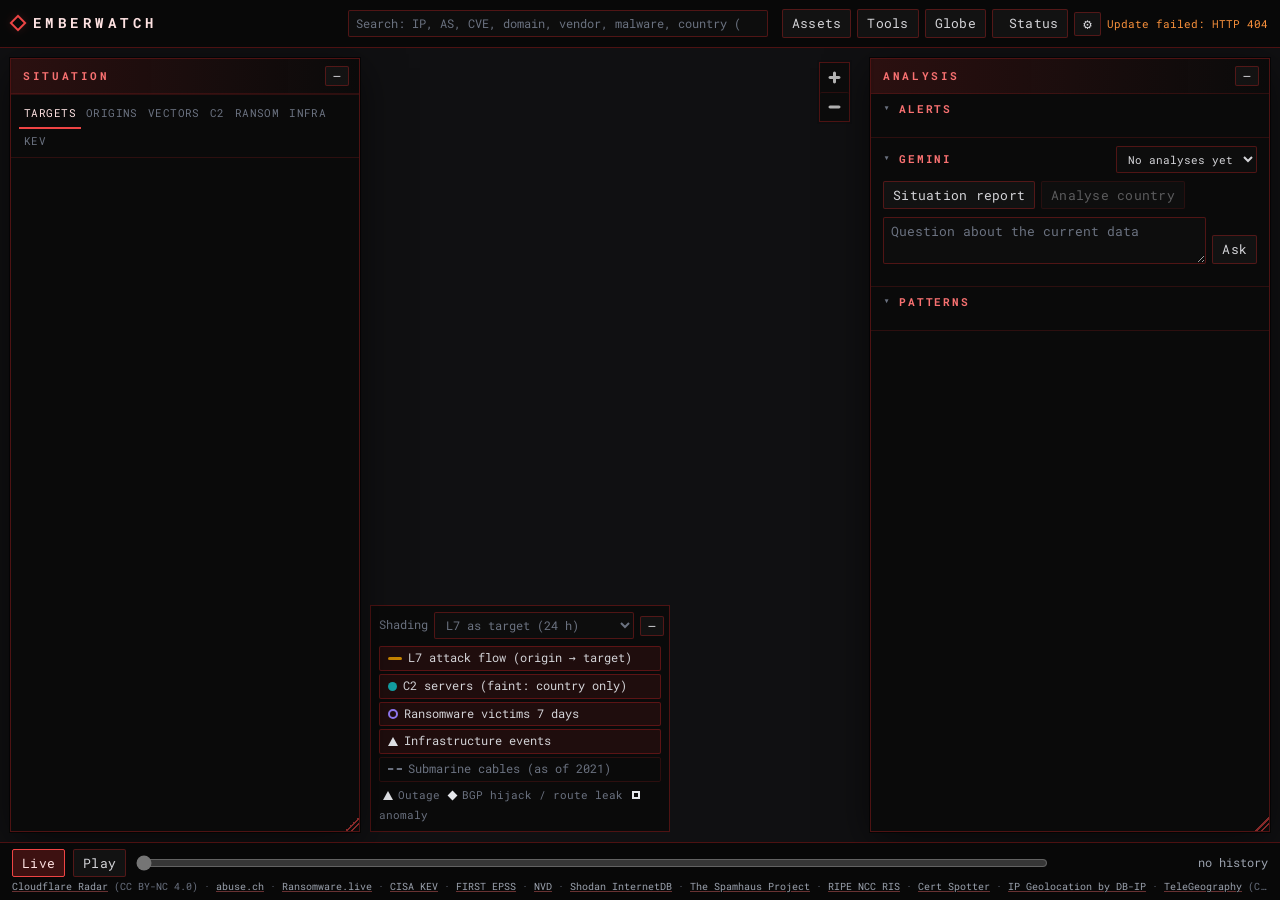
==== frontend/index.html @ fb41f57a "Emberwatch 3.0.0 Self-hosted cyber threat picture: world map with attacks, C2 servers, ransomware, K" ====
<!doctype html>
<html lang="en">
<head>
  <meta charset="utf-8">
  <meta name="viewport" content="width=device-width, initial-scale=1">
  <meta name="referrer" content="no-referrer">
  <meta name="color-scheme" content="dark">
  <title>Emberwatch</title>
  <link rel="icon" href="favicon.svg" type="image/svg+xml">
  <link rel="stylesheet" href="vendor/maplibre-gl.css">
  <link rel="stylesheet" href="styles.css">
  <script src="js/boot.js"></script>
  <script src="vendor/maplibre-gl-csp.js" defer></script>
  <script src="vendor/chart.umd.min.js" defer></script>
  <script type="module" src="js/app.js"></script>
</head>
<body>
  <!-- start animation (js/boot.js) -->
  <div class="boot" id="boot" aria-hidden="true">
    <canvas id="boot-canvas"></canvas>
    <div class="boot-core">
      <div class="boot-ring"></div>
      <div class="boot-logo" data-text="EMBERWATCH">EMBERWATCH</div>
      <div class="boot-sub" id="boot-sub"></div>
      <ol class="boot-log" id="boot-log"></ol>
      <div class="boot-bar"><i id="boot-bar"></i></div>
    </div>
    <div class="boot-skip" id="boot-skip"></div>
  </div>

  <div id="map" data-i18n-aria="map.aria"></div>
  <div class="map-tip" id="map-tip" hidden></div>

  <!-- header -->
  <header class="hud hud-top">
    <div class="brand"><span class="brand-mark" aria-hidden="true"></span><h1>Emberwatch</h1></div>

    <form class="search" id="search" role="search" autocomplete="off">
      <label for="search-q" class="sr-only" data-i18n="search.label"></label>
      <input id="search-q" type="search" data-i18n-placeholder="search.placeholder" maxlength="100">
      <div class="search-results" id="search-results" hidden></div>
    </form>

    <div class="actions">
      <button type="button" id="btn-assets" data-i18n="btn.assets" data-i18n-title="btn.assets_title"></button>
      <button type="button" id="btn-tools" data-i18n="btn.tools" data-i18n-title="btn.tools_title"></button>
      <button type="button" id="btn-projection" data-i18n="btn.globe" data-i18n-title="btn.projection_title"></button>
      <button type="button" id="btn-status" class="status-btn" data-i18n-title="btn.status_title"><span class="dots" id="status-dots"></span><span data-i18n="btn.status"></span></button>
      <button type="button" id="btn-settings" class="icon-btn" data-i18n-title="btn.settings_title"><span aria-hidden="true">⚙</span><span class="sr-only" data-i18n="btn.settings"></span></button>
      <span class="stamp" id="stamp"></span>
    </div>
  </header>

  <!-- popovers -->
  <section class="panel popover" id="status-panel" hidden data-i18n-aria="btn.status"></section>
  <section class="panel popover" id="settings-panel" hidden data-i18n-aria="set.title"></section>

  <!-- left: situation -->
  <aside class="panel panel-left" id="panel-left" data-i18n-aria="panel.left">
    <div class="panel-head">
      <h2 data-i18n="panel.left"></h2>
      <button type="button" class="collapse" data-collapse="panel-left" aria-expanded="true"><span aria-hidden="true">–</span><span class="sr-only"></span></button>
    </div>
    <div class="panel-body">
      <section class="kpis" id="kpis"></section>
      <nav class="tabs" role="tablist">
        <button role="tab" aria-selected="true" data-tab="targets" data-i18n="tab.targets"></button>
        <button role="tab" aria-selected="false" data-tab="origins" data-i18n="tab.origins"></button>
        <button role="tab" aria-selected="false" data-tab="vectors" data-i18n="tab.vectors"></button>
        <button role="tab" aria-selected="false" data-tab="c2" data-i18n="tab.c2"></button>
        <button role="tab" aria-selected="false" data-tab="ransom" data-i18n="tab.ransom"></button>
        <button role="tab" aria-selected="false" data-tab="infra" data-i18n="tab.infra"></button>
        <button role="tab" aria-selected="false" data-tab="kev" data-i18n="tab.kev"></button>
      </nav>
      <div class="tabpanel" id="tabpanel" role="tabpanel"></div>
    </div>
  </aside>

  <!-- right: country, Gemini, patterns, alerts -->
  <aside class="panel panel-right" id="panel-right" data-i18n-aria="panel.right">
    <div class="panel-head">
      <h2 data-i18n="panel.right"></h2>
      <button type="button" class="collapse" data-collapse="panel-right" aria-expanded="true"><span aria-hidden="true">–</span><span class="sr-only"></span></button>
    </div>
    <div class="panel-body" id="right-body">
      <section class="country" id="country" hidden></section>

      <details class="sect" id="sect-alerts" open>
        <summary><h3 data-i18n="sect.alerts"></h3><span class="count" id="alert-count"></span></summary>
        <div class="sect-body"><ol class="patterns" id="alerts-feed"></ol></div>
      </details>

      <details class="sect" id="sect-ai" open>
        <summary><h3 data-i18n="sect.ai"></h3><select id="ai-history" data-i18n-aria="ai.history"><option value="" data-i18n="ai.history"></option></select></summary>
        <div class="sect-body">
          <div class="ai-actions">
            <button type="button" data-scope="global" data-i18n="ai.global"></button>
            <button type="button" data-scope="region" id="ai-region" hidden></button>
            <button type="button" data-scope="country" id="ai-country" disabled data-i18n="ai.country"></button>
          </div>
          <form class="ai-ask" id="ai-ask">
            <label for="ai-question" class="sr-only" data-i18n="ai.question_label"></label>
            <textarea id="ai-question" rows="2" maxlength="600" data-i18n-placeholder="ai.question_ph"></textarea>
            <button type="submit" data-i18n="ai.ask"></button>
          </form>
          <div class="ai-out" id="ai-out" aria-live="polite"></div>
        </div>
      </details>

      <details class="sect" id="sect-patterns" open>
        <summary><h3 data-i18n="sect.patterns"></h3><span class="count" id="pattern-count"></span></summary>
        <div class="sect-body"><ol class="patterns" id="patterns"></ol></div>
      </details>
    </div>
  </aside>

  <!-- network tools -->
  <section class="panel panel-tools" id="panel-tools" hidden data-i18n-aria="panel.tools">
    <div class="panel-head">
      <h2 data-i18n="panel.tools"></h2>
      <button type="button" class="collapse" id="tools-close" data-i18n-title="panel.close"><span aria-hidden="true">×</span><span class="sr-only" data-i18n="panel.close"></span></button>
    </div>
    <div class="panel-body">
      <nav class="tabs tool-tabs" role="tablist" data-i18n-aria="tool.tabs">
        <button role="tab" aria-selected="true" data-tool="ping" data-i18n="tool.ping"></button>
        <button role="tab" aria-selected="false" data-tool="traceroute" data-i18n="tool.traceroute"></button>
        <button role="tab" aria-selected="false" data-tool="dns" data-i18n="tool.dns"></button>
        <button role="tab" aria-selected="false" data-tool="rdap" data-i18n="tool.rdap"></button>
        <button role="tab" aria-selected="false" data-tool="ipinfo" data-i18n="tool.ipinfo"></button>
        <button role="tab" aria-selected="false" data-tool="ports" data-i18n="tool.ports"></button>
        <button role="tab" aria-selected="false" data-tool="http" data-i18n="tool.http"></button>
      </nav>
      <form class="tool-form" id="tool-form" autocomplete="off"></form>
      <div class="tool-out" id="tool-out" aria-live="polite"></div>
    </div>
  </section>

  <!-- assets, products, logs, alerts -->
  <section class="panel panel-assets" id="panel-assets" hidden data-i18n-aria="panel.assets">
    <div class="panel-head">
      <h2 data-i18n="panel.assets"></h2>
      <button type="button" class="collapse" id="assets-close" data-i18n-title="panel.close"><span aria-hidden="true">×</span><span class="sr-only" data-i18n="panel.close"></span></button>
    </div>
    <div class="panel-body">
      <nav class="tabs" role="tablist">
        <button role="tab" aria-selected="true" data-atab="assets" data-i18n="as.tab.assets"></button>
        <button role="tab" aria-selected="false" data-atab="products" data-i18n="as.tab.products"></button>
        <button role="tab" aria-selected="false" data-atab="logs" data-i18n="as.tab.logs"></button>
        <button role="tab" aria-selected="false" data-atab="alerts" data-i18n="as.tab.alerts"></button>
      </nav>
      <div class="assets-body" id="assets-body"></div>
    </div>
  </section>

  <!-- legend with layer switches -->
  <section class="hud legend" id="legend" data-i18n-aria="legend.title">
    <div class="legend-head">
      <label class="select"><span data-i18n="choro.label"></span>
        <select id="choro-metric">
          <option value="l7_target" data-i18n="metric.l7_target"></option>
          <option value="l3_target" data-i18n="metric.l3_target"></option>
          <option value="l7_origin" data-i18n="metric.l7_origin"></option>
          <option value="l3_origin" data-i18n="metric.l3_origin"></option>
          <option value="ransomware_7d" data-i18n="metric.ransomware_7d"></option>
          <option value="c2" data-i18n="metric.c2"></option>
          <option value="outages_7d" data-i18n="metric.outages_7d"></option>
          <option value="none" data-i18n="metric.none"></option>
        </select>
      </label>
      <button type="button" class="collapse" id="legend-toggle" aria-expanded="true"><span aria-hidden="true">–</span><span class="sr-only" data-i18n="legend.title"></span></button>
    </div>
    <div class="legend-body">
      <div id="legend-scale"></div>
      <div class="layers" role="group" data-i18n-aria="layer.group">
        <label class="chip"><input type="checkbox" id="lyr-arcs" checked><i class="sw sw-attack" aria-hidden="true"></i><span data-i18n="legend.arcs"></span></label>
        <label class="chip"><input type="checkbox" id="lyr-c2" checked><i class="sw sw-c2" aria-hidden="true"></i><span data-i18n="legend.c2"></span></label>
        <label class="chip"><input type="checkbox" id="lyr-ransom" checked><i class="sw sw-ransom" aria-hidden="true"></i><span data-i18n="legend.ransom"></span></label>
        <label class="chip"><input type="checkbox" id="lyr-infra" checked><i class="sw sw-infra" aria-hidden="true"></i><span data-i18n="legend.infra"></span></label>
        <label class="chip"><input type="checkbox" id="lyr-cables"><i class="sw sw-cable" aria-hidden="true"></i><span data-i18n="legend.cables"></span></label>
      </div>
      <div class="legend-hint"><i class="sw sw-infra" aria-hidden="true"></i><span data-i18n="legend.outage"></span> <i class="sw sw-diamond" aria-hidden="true"></i><span data-i18n="legend.bgp"></span> <i class="sw sw-square" aria-hidden="true"></i><span data-i18n="legend.anomaly"></span></div>
    </div>
  </section>

  <!-- timeline -->
  <footer class="hud hud-bottom">
    <div class="timeline" id="timeline">
      <button type="button" id="tl-live" class="live on" aria-pressed="true" data-i18n="tl.live"></button>
      <button type="button" id="tl-play" data-i18n="tl.play"></button>
      <label for="tl-range" class="sr-only" data-i18n="tl.pick"></label>
      <input type="range" id="tl-range" min="0" max="0" value="0" disabled>
      <span class="tl-day" id="tl-day" data-i18n="tl.no_history"></span>
    </div>
    <p class="credits">
      <a href="https://radar.cloudflare.com" rel="noopener noreferrer" target="_blank">Cloudflare Radar</a> (CC BY-NC 4.0) ·
      <a href="https://abuse.ch" rel="noopener noreferrer" target="_blank">abuse.ch</a> ·
      <a href="https://www.ransomware.live" rel="noopener noreferrer" target="_blank">Ransomware.live</a> ·
      <a href="https://www.cisa.gov/known-exploited-vulnerabilities-catalog" rel="noopener noreferrer" target="_blank">CISA KEV</a> ·
      <a href="https://www.first.org/epss/" rel="noopener noreferrer" target="_blank">FIRST EPSS</a> ·
      <a href="https://nvd.nist.gov" rel="noopener noreferrer" target="_blank">NVD</a> ·
      <a href="https://internetdb.shodan.io" rel="noopener noreferrer" target="_blank">Shodan InternetDB</a> ·
      <a href="https://www.spamhaus.org/drop/" rel="noopener noreferrer" target="_blank">The Spamhaus Project</a> ·
      <a href="https://ris-live.ripe.net" rel="noopener noreferrer" target="_blank">RIPE NCC RIS</a> ·
      <a href="https://sslmate.com/certspotter/" rel="noopener noreferrer" target="_blank">Cert Spotter</a> ·
      <a href="https://db-ip.com" rel="noopener noreferrer" target="_blank">IP Geolocation by DB-IP</a> ·
      <a href="https://www.submarinecablemap.com" rel="noopener noreferrer" target="_blank">TeleGeography</a> (CC BY-NC-SA 3.0, 2021) ·
      <a href="https://openfreemap.org" rel="noopener noreferrer" target="_blank">OpenFreeMap</a> © <a href="https://www.openmaptiles.org" rel="noopener noreferrer" target="_blank">OpenMapTiles</a>
      © <a href="https://www.openstreetmap.org/copyright" rel="noopener noreferrer" target="_blank">OpenStreetMap</a> · Natural Earth
    </p>
  </footer>

  <div class="print-area" id="print-area" aria-hidden="true"></div>
</body>
</html>
---- frontend/vendor/maplibre-gl.css ----
.maplibregl-map{font:12px/20px Helvetica Neue,Arial,Helvetica,sans-serif;overflow:hidden;position:relative;-webkit-tap-highlight-color:rgb(0 0 0/0)}.maplibregl-canvas{left:0;position:absolute;top:0}.maplibregl-map:fullscreen{height:100%;width:100%}.maplibregl-ctrl-group button.maplibregl-ctrl-compass{touch-action:none}.maplibregl-canvas-container.maplibregl-interactive,.maplibregl-ctrl-group button.maplibregl-ctrl-compass{cursor:grab;-webkit-user-select:none;-moz-user-select:none;user-select:none}.maplibregl-canvas-container.maplibregl-interactive.maplibregl-track-pointer{cursor:pointer}.maplibregl-canvas-container.maplibregl-interactive:active,.maplibregl-ctrl-group button.maplibregl-ctrl-compass:active{cursor:grabbing}.maplibregl-canvas-container.maplibregl-touch-zoom-rotate,.maplibregl-canvas-container.maplibregl-touch-zoom-rotate .maplibregl-canvas{touch-action:pan-x pan-y}.maplibregl-canvas-container.maplibregl-touch-drag-pan,.maplibregl-canvas-container.maplibregl-touch-drag-pan .maplibregl-canvas{touch-action:pinch-zoom}.maplibregl-canvas-container.maplibregl-touch-zoom-rotate.maplibregl-touch-drag-pan,.maplibregl-canvas-container.maplibregl-touch-zoom-rotate.maplibregl-touch-drag-pan .maplibregl-canvas{touch-action:none}.maplibregl-canvas-container.maplibregl-touch-drag-pan.maplibregl-cooperative-gestures,.maplibregl-canvas-container.maplibregl-touch-drag-pan.maplibregl-cooperative-gestures .maplibregl-canvas{touch-action:pan-x pan-y}.maplibregl-ctrl-bottom-left,.maplibregl-ctrl-bottom-right,.maplibregl-ctrl-top-left,.maplibregl-ctrl-top-right{pointer-events:none;position:absolute;z-index:2}.maplibregl-ctrl-top-left{left:0;top:0}.maplibregl-ctrl-top-right{right:0;top:0}.maplibregl-ctrl-bottom-left{bottom:0;left:0}.maplibregl-ctrl-bottom-right{bottom:0;right:0}.maplibregl-ctrl{clear:both;pointer-events:auto;transform:translate(0)}.maplibregl-ctrl-top-left .maplibregl-ctrl{float:left;margin:10px 0 0 10px}.maplibregl-ctrl-top-right .maplibregl-ctrl{float:right;margin:10px 10px 0 0}.maplibregl-ctrl-bottom-left .maplibregl-ctrl{float:left;margin:0 0 10px 10px}.maplibregl-ctrl-bottom-right .maplibregl-ctrl{float:right;margin:0 10px 10px 0}.maplibregl-ctrl-group{background:#fff;border-radius:4px}.maplibregl-ctrl-group:not(:empty){box-shadow:0 0 0 2px rgba(0,0,0,.1)}@media (forced-colors:active){.maplibregl-ctrl-group:not(:empty){box-shadow:0 0 0 2px ButtonText}}.maplibregl-ctrl-group button{background-color:transparent;border:0;box-sizing:border-box;cursor:pointer;display:block;height:29px;outline:none;padding:0;width:29px}.maplibregl-ctrl-group button+button{border-top:1px solid #ddd}.maplibregl-ctrl button .maplibregl-ctrl-icon{background-position:50%;background-repeat:no-repeat;display:block;height:100%;width:100%}@media (forced-colors:active){.maplibregl-ctrl-icon{background-color:transparent}.maplibregl-ctrl-group button+button{border-top:1px solid ButtonText}}.maplibregl-ctrl button::-moz-focus-inner{border:0;padding:0}.maplibregl-ctrl-attrib-button:focus,.maplibregl-ctrl-group button:focus{box-shadow:0 0 2px 2px #0096ff}.maplibregl-ctrl button:disabled{cursor:not-allowed}.maplibregl-ctrl button:disabled .maplibregl-ctrl-icon{opacity:.25}@media (hover:hover){.maplibregl-ctrl button:not(:disabled):hover{background-color:rgba(0,0,0,.05)}}.maplibregl-ctrl button:not(:disabled):active{background-color:rgba(0,0,0,.05)}.maplibregl-ctrl-group button:focus:focus-visible{box-shadow:0 0 2px 2px #0096ff}.maplibregl-ctrl-group button:focus:not(:focus-visible){box-shadow:none}.maplibregl-ctrl-group button:focus:first-child{border-radius:4px 4px 0 0}.maplibregl-ctrl-group button:focus:last-child{border-radius:0 0 4px 4px}.maplibregl-ctrl-group button:focus:only-child{border-radius:inherit}.maplibregl-ctrl button.maplibregl-ctrl-zoom-out .maplibregl-ctrl-icon{background-image:url("data:image/svg+xml;charset=utf-8,%3Csvg xmlns='http://www.w3.org/2000/svg' width='29' height='29' fill='%23333' viewBox='0 0 29 29'%3E%3Cpath d='M10 13c-.75 0-1.5.75-1.5 1.5S9.25 16 10 16h9c.75 0 1.5-.75 1.5-1.5S19.75 13 19 13z'/%3E%3C/svg%3E")}.maplibregl-ctrl button.maplibregl-ctrl-zoom-in .maplibregl-ctrl-icon{background-image:url("data:image/svg+xml;charset=utf-8,%3Csvg xmlns='http://www.w3.org/2000/svg' width='29' height='29' fill='%23333' viewBox='0 0 29 29'%3E%3Cpath d='M14.5 8.5c-.75 0-1.5.75-1.5 1.5v3h-3c-.75 0-1.5.75-1.5 1.5S9.25 16 10 16h3v3c0 .75.75 1.5 1.5 1.5S16 19.75 16 19v-3h3c.75 0 1.5-.75 1.5-1.5S19.75 13 19 13h-3v-3c0-.75-.75-1.5-1.5-1.5'/%3E%3C/svg%3E")}@media (forced-colors:active){.maplibregl-ctrl button.maplibregl-ctrl-zoom-out .maplibregl-ctrl-icon{background-image:url("data:image/svg+xml;charset=utf-8,%3Csvg xmlns='http://www.w3.org/2000/svg' width='29' height='29' fill='%23fff' viewBox='0 0 29 29'%3E%3Cpath d='M10 13c-.75 0-1.5.75-1.5 1.5S9.25 16 10 16h9c.75 0 1.5-.75 1.5-1.5S19.75 13 19 13z'/%3E%3C/svg%3E")}.maplibregl-ctrl button.maplibregl-ctrl-zoom-in .maplibregl-ctrl-icon{background-image:url("data:image/svg+xml;charset=utf-8,%3Csvg xmlns='http://www.w3.org/2000/svg' width='29' height='29' fill='%23fff' viewBox='0 0 29 29'%3E%3Cpath d='M14.5 8.5c-.75 0-1.5.75-1.5 1.5v3h-3c-.75 0-1.5.75-1.5 1.5S9.25 16 10 16h3v3c0 .75.75 1.5 1.5 1.5S16 19.75 16 19v-3h3c.75 0 1.5-.75 1.5-1.5S19.75 13 19 13h-3v-3c0-.75-.75-1.5-1.5-1.5'/%3E%3C/svg%3E")}}@media (forced-colors:active) and (prefers-color-scheme:light){.maplibregl-ctrl button.maplibregl-ctrl-zoom-out .maplibregl-ctrl-icon{background-image:url("data:image/svg+xml;charset=utf-8,%3Csvg xmlns='http://www.w3.org/2000/svg' width='29' height='29' viewBox='0 0 29 29'%3E%3Cpath d='M10 13c-.75 0-1.5.75-1.5 1.5S9.25 16 10 16h9c.75 0 1.5-.75 1.5-1.5S19.75 13 19 13z'/%3E%3C/svg%3E")}.maplibregl-ctrl button.maplibregl-ctrl-zoom-in .maplibregl-ctrl-icon{background-image:url("data:image/svg+xml;charset=utf-8,%3Csvg xmlns='http://www.w3.org/2000/svg' width='29' height='29' viewBox='0 0 29 29'%3E%3Cpath d='M14.5 8.5c-.75 0-1.5.75-1.5 1.5v3h-3c-.75 0-1.5.75-1.5 1.5S9.25 16 10 16h3v3c0 .75.75 1.5 1.5 1.5S16 19.75 16 19v-3h3c.75 0 1.5-.75 1.5-1.5S19.75 13 19 13h-3v-3c0-.75-.75-1.5-1.5-1.5'/%3E%3C/svg%3E")}}.maplibregl-ctrl button.maplibregl-ctrl-fullscreen .maplibregl-ctrl-icon{background-image:url("data:image/svg+xml;charset=utf-8,%3Csvg xmlns='http://www.w3.org/2000/svg' width='29' height='29' fill='%23333' viewBox='0 0 29 29'%3E%3Cpath d='M24 16v5.5c0 1.75-.75 2.5-2.5 2.5H16v-1l3-1.5-4-5.5 1-1 5.5 4 1.5-3zM6 16l1.5 3 5.5-4 1 1-4 5.5 3 1.5v1H7.5C5.75 24 5 23.25 5 21.5V16zm7-11v1l-3 1.5 4 5.5-1 1-5.5-4L6 13H5V7.5C5 5.75 5.75 5 7.5 5zm11 2.5c0-1.75-.75-2.5-2.5-2.5H16v1l3 1.5-4 5.5 1 1 5.5-4 1.5 3h1z'/%3E%3C/svg%3E")}.maplibregl-ctrl button.maplibregl-ctrl-shrink .maplibregl-ctrl-icon{background-image:url("data:image/svg+xml;charset=utf-8,%3Csvg xmlns='http://www.w3.org/2000/svg' width='29' height='29' viewBox='0 0 29 29'%3E%3Cpath d='M18.5 16c-1.75 0-2.5.75-2.5 2.5V24h1l1.5-3 5.5 4 1-1-4-5.5 3-1.5v-1zM13 18.5c0-1.75-.75-2.5-2.5-2.5H5v1l3 1.5L4 24l1 1 5.5-4 1.5 3h1zm3-8c0 1.75.75 2.5 2.5 2.5H24v-1l-3-1.5L25 5l-1-1-5.5 4L17 5h-1zM10.5 13c1.75 0 2.5-.75 2.5-2.5V5h-1l-1.5 3L5 4 4 5l4 5.5L5 12v1z'/%3E%3C/svg%3E")}@media (forced-colors:active){.maplibregl-ctrl button.maplibregl-ctrl-fullscreen .maplibregl-ctrl-icon{background-image:url("data:image/svg+xml;charset=utf-8,%3Csvg xmlns='http://www.w3.org/2000/svg' width='29' height='29' fill='%23fff' viewBox='0 0 29 29'%3E%3Cpath d='M24 16v5.5c0 1.75-.75 2.5-2.5 2.5H16v-1l3-1.5-4-5.5 1-1 5.5 4 1.5-3zM6 16l1.5 3 5.5-4 1 1-4 5.5 3 1.5v1H7.5C5.75 24 5 23.25 5 21.5V16zm7-11v1l-3 1.5 4 5.5-1 1-5.5-4L6 13H5V7.5C5 5.75 5.75 5 7.5 5zm11 2.5c0-1.75-.75-2.5-2.5-2.5H16v1l3 1.5-4 5.5 1 1 5.5-4 1.5 3h1z'/%3E%3C/svg%3E")}.maplibregl-ctrl button.maplibregl-ctrl-shrink .maplibregl-ctrl-icon{background-image:url("data:image/svg+xml;charset=utf-8,%3Csvg xmlns='http://www.w3.org/2000/svg' width='29' height='29' fill='%23fff' viewBox='0 0 29 29'%3E%3Cpath d='M18.5 16c-1.75 0-2.5.75-2.5 2.5V24h1l1.5-3 5.5 4 1-1-4-5.5 3-1.5v-1zM13 18.5c0-1.75-.75-2.5-2.5-2.5H5v1l3 1.5L4 24l1 1 5.5-4 1.5 3h1zm3-8c0 1.75.75 2.5 2.5 2.5H24v-1l-3-1.5L25 5l-1-1-5.5 4L17 5h-1zM10.5 13c1.75 0 2.5-.75 2.5-2.5V5h-1l-1.5 3L5 4 4 5l4 5.5L5 12v1z'/%3E%3C/svg%3E")}}@media (forced-colors:active) and (prefers-color-scheme:light){.maplibregl-ctrl button.maplibregl-ctrl-fullscreen .maplibregl-ctrl-icon{background-image:url("data:image/svg+xml;charset=utf-8,%3Csvg xmlns='http://www.w3.org/2000/svg' width='29' height='29' viewBox='0 0 29 29'%3E%3Cpath d='M24 16v5.5c0 1.75-.75 2.5-2.5 2.5H16v-1l3-1.5-4-5.5 1-1 5.5 4 1.5-3zM6 16l1.5 3 5.5-4 1 1-4 5.5 3 1.5v1H7.5C5.75 24 5 23.25 5 21.5V16zm7-11v1l-3 1.5 4 5.5-1 1-5.5-4L6 13H5V7.5C5 5.75 5.75 5 7.5 5zm11 2.5c0-1.75-.75-2.5-2.5-2.5H16v1l3 1.5-4 5.5 1 1 5.5-4 1.5 3h1z'/%3E%3C/svg%3E")}.maplibregl-ctrl button.maplibregl-ctrl-shrink .maplibregl-ctrl-icon{background-image:url("data:image/svg+xml;charset=utf-8,%3Csvg xmlns='http://www.w3.org/2000/svg' width='29' height='29' viewBox='0 0 29 29'%3E%3Cpath d='M18.5 16c-1.75 0-2.5.75-2.5 2.5V24h1l1.5-3 5.5 4 1-1-4-5.5 3-1.5v-1zM13 18.5c0-1.75-.75-2.5-2.5-2.5H5v1l3 1.5L4 24l1 1 5.5-4 1.5 3h1zm3-8c0 1.75.75 2.5 2.5 2.5H24v-1l-3-1.5L25 5l-1-1-5.5 4L17 5h-1zM10.5 13c1.75 0 2.5-.75 2.5-2.5V5h-1l-1.5 3L5 4 4 5l4 5.5L5 12v1z'/%3E%3C/svg%3E")}}.maplibregl-ctrl button.maplibregl-ctrl-compass .maplibregl-ctrl-icon{background-image:url("data:image/svg+xml;charset=utf-8,%3Csvg xmlns='http://www.w3.org/2000/svg' width='29' height='29' fill='%23333' viewBox='0 0 29 29'%3E%3Cpath d='m10.5 14 4-8 4 8z'/%3E%3Cpath fill='%23ccc' d='m10.5 16 4 8 4-8z'/%3E%3C/svg%3E")}@media (forced-colors:active){.maplibregl-ctrl button.maplibregl-ctrl-compass .maplibregl-ctrl-icon{background-image:url("data:image/svg+xml;charset=utf-8,%3Csvg xmlns='http://www.w3.org/2000/svg' width='29' height='29' fill='%23fff' viewBox='0 0 29 29'%3E%3Cpath d='m10.5 14 4-8 4 8z'/%3E%3Cpath fill='%23ccc' d='m10.5 16 4 8 4-8z'/%3E%3C/svg%3E")}}@media (forced-colors:active) and (prefers-color-scheme:light){.maplibregl-ctrl button.maplibregl-ctrl-compass .maplibregl-ctrl-icon{background-image:url("data:image/svg+xml;charset=utf-8,%3Csvg xmlns='http://www.w3.org/2000/svg' width='29' height='29' viewBox='0 0 29 29'%3E%3Cpath d='m10.5 14 4-8 4 8z'/%3E%3Cpath fill='%23ccc' d='m10.5 16 4 8 4-8z'/%3E%3C/svg%3E")}}.maplibregl-ctrl button.maplibregl-ctrl-globe .maplibregl-ctrl-icon{background-image:url("data:image/svg+xml;charset=utf-8,%3Csvg xmlns='http://www.w3.org/2000/svg' width='22' height='22' fill='none' stroke='%23333' viewBox='0 0 22 22'%3E%3Ccircle cx='11' cy='11' r='8.5'/%3E%3Cpath d='M17.5 11c0 4.819-3.02 8.5-6.5 8.5S4.5 15.819 4.5 11 7.52 2.5 11 2.5s6.5 3.681 6.5 8.5Z'/%3E%3Cpath d='M13.5 11c0 2.447-.331 4.64-.853 6.206-.262.785-.562 1.384-.872 1.777-.314.399-.58.517-.775.517s-.461-.118-.775-.517c-.31-.393-.61-.992-.872-1.777C8.831 15.64 8.5 13.446 8.5 11s.331-4.64.853-6.206c.262-.785.562-1.384.872-1.777.314-.399.58-.517.775-.517s.461.118.775.517c.31.393.61.992.872 1.777.522 1.565.853 3.76.853 6.206Z'/%3E%3Cpath d='M11 7.5c-1.909 0-3.622-.166-4.845-.428-.616-.132-1.08-.283-1.379-.434a1.3 1.3 0 0 1-.224-.138q.07-.058.224-.138c.299-.151.763-.302 1.379-.434C7.378 5.666 9.091 5.5 11 5.5s3.622.166 4.845.428c.616.132 1.08.283 1.379.434.105.053.177.1.224.138q-.07.058-.224.138c-.299.151-.763.302-1.379.434-1.223.262-2.936.428-4.845.428ZM4.486 6.436ZM11 16.5c-1.909 0-3.622-.166-4.845-.428-.616-.132-1.08-.283-1.379-.434a1.3 1.3 0 0 1-.224-.138 1.3 1.3 0 0 1 .224-.138c.299-.151.763-.302 1.379-.434C7.378 14.666 9.091 14.5 11 14.5s3.622.166 4.845.428c.616.132 1.08.283 1.379.434.105.053.177.1.224.138a1.3 1.3 0 0 1-.224.138c-.299.151-.763.302-1.379.434-1.223.262-2.936.428-4.845.428Zm-6.514-1.064ZM11 12.5c-2.46 0-4.672-.222-6.255-.574-.796-.177-1.406-.38-1.805-.59a1.5 1.5 0 0 1-.39-.272.3.3 0 0 1-.047-.064.3.3 0 0 1 .048-.064c.066-.073.189-.167.389-.272.399-.21 1.009-.413 1.805-.59C6.328 9.722 8.54 9.5 11 9.5s4.672.222 6.256.574c.795.177 1.405.38 1.804.59.2.105.323.2.39.272a.3.3 0 0 1 .047.064.3.3 0 0 1-.048.064 1.4 1.4 0 0 1-.389.272c-.399.21-1.009.413-1.804.59-1.584.352-3.796.574-6.256.574Zm-8.501-1.51v.002zm0 .018v.002zm17.002.002v-.002zm0-.018v-.002z'/%3E%3C/svg%3E")}.maplibregl-ctrl button.maplibregl-ctrl-globe-enabled .maplibregl-ctrl-icon{background-image:url("data:image/svg+xml;charset=utf-8,%3Csvg xmlns='http://www.w3.org/2000/svg' width='22' height='22' fill='none' stroke='%2333b5e5' viewBox='0 0 22 22'%3E%3Ccircle cx='11' cy='11' r='8.5'/%3E%3Cpath d='M17.5 11c0 4.819-3.02 8.5-6.5 8.5S4.5 15.819 4.5 11 7.52 2.5 11 2.5s6.5 3.681 6.5 8.5Z'/%3E%3Cpath d='M13.5 11c0 2.447-.331 4.64-.853 6.206-.262.785-.562 1.384-.872 1.777-.314.399-.58.517-.775.517s-.461-.118-.775-.517c-.31-.393-.61-.992-.872-1.777C8.831 15.64 8.5 13.446 8.5 11s.331-4.64.853-6.206c.262-.785.562-1.384.872-1.777.314-.399.58-.517.775-.517s.461.118.775.517c.31.393.61.992.872 1.777.522 1.565.853 3.76.853 6.206Z'/%3E%3Cpath d='M11 7.5c-1.909 0-3.622-.166-4.845-.428-.616-.132-1.08-.283-1.379-.434a1.3 1.3 0 0 1-.224-.138q.07-.058.224-.138c.299-.151.763-.302 1.379-.434C7.378 5.666 9.091 5.5 11 5.5s3.622.166 4.845.428c.616.132 1.08.283 1.379.434.105.053.177.1.224.138q-.07.058-.224.138c-.299.151-.763.302-1.379.434-1.223.262-2.936.428-4.845.428ZM4.486 6.436ZM11 16.5c-1.909 0-3.622-.166-4.845-.428-.616-.132-1.08-.283-1.379-.434a1.3 1.3 0 0 1-.224-.138 1.3 1.3 0 0 1 .224-.138c.299-.151.763-.302 1.379-.434C7.378 14.666 9.091 14.5 11 14.5s3.622.166 4.845.428c.616.132 1.08.283 1.379.434.105.053.177.1.224.138a1.3 1.3 0 0 1-.224.138c-.299.151-.763.302-1.379.434-1.223.262-2.936.428-4.845.428Zm-6.514-1.064ZM11 12.5c-2.46 0-4.672-.222-6.255-.574-.796-.177-1.406-.38-1.805-.59a1.5 1.5 0 0 1-.39-.272.3.3 0 0 1-.047-.064.3.3 0 0 1 .048-.064c.066-.073.189-.167.389-.272.399-.21 1.009-.413 1.805-.59C6.328 9.722 8.54 9.5 11 9.5s4.672.222 6.256.574c.795.177 1.405.38 1.804.59.2.105.323.2.39.272a.3.3 0 0 1 .047.064.3.3 0 0 1-.048.064 1.4 1.4 0 0 1-.389.272c-.399.21-1.009.413-1.804.59-1.584.352-3.796.574-6.256.574Zm-8.501-1.51v.002zm0 .018v.002zm17.002.002v-.002zm0-.018v-.002z'/%3E%3C/svg%3E")}.maplibregl-ctrl button.maplibregl-ctrl-terrain .maplibregl-ctrl-icon{background-image:url("data:image/svg+xml;charset=utf-8,%3Csvg xmlns='http://www.w3.org/2000/svg' width='22' height='22' fill='%23333' viewBox='0 0 22 22'%3E%3Cpath d='m1.754 13.406 4.453-4.851 3.09 3.09 3.281 3.277.969-.969-3.309-3.312 3.844-4.121 6.148 6.886h1.082v-.855l-7.207-8.07-4.84 5.187L6.169 6.57l-5.48 5.965v.871ZM.688 16.844h20.625v1.375H.688Zm0 0'/%3E%3C/svg%3E")}.maplibregl-ctrl button.maplibregl-ctrl-terrain-enabled .maplibregl-ctrl-icon{background-image:url("data:image/svg+xml;charset=utf-8,%3Csvg xmlns='http://www.w3.org/2000/svg' width='22' height='22' fill='%2333b5e5' viewBox='0 0 22 22'%3E%3Cpath d='m1.754 13.406 4.453-4.851 3.09 3.09 3.281 3.277.969-.969-3.309-3.312 3.844-4.121 6.148 6.886h1.082v-.855l-7.207-8.07-4.84 5.187L6.169 6.57l-5.48 5.965v.871ZM.688 16.844h20.625v1.375H.688Zm0 0'/%3E%3C/svg%3E")}.maplibregl-ctrl button.maplibregl-ctrl-geolocate .maplibregl-ctrl-icon{background-image:url("data:image/svg+xml;charset=utf-8,%3Csvg xmlns='http://www.w3.org/2000/svg' width='29' height='29' fill='%23333' viewBox='0 0 20 20'%3E%3Cpath d='M10 4C9 4 9 5 9 5v.1A5 5 0 0 0 5.1 9H5s-1 0-1 1 1 1 1 1h.1A5 5 0 0 0 9 14.9v.1s0 1 1 1 1-1 1-1v-.1a5 5 0 0 0 3.9-3.9h.1s1 0 1-1-1-1-1-1h-.1A5 5 0 0 0 11 5.1V5s0-1-1-1m0 2.5a3.5 3.5 0 1 1 0 7 3.5 3.5 0 1 1 0-7'/%3E%3Ccircle cx='10' cy='10' r='2'/%3E%3C/svg%3E")}.maplibregl-ctrl button.maplibregl-ctrl-geolocate:disabled .maplibregl-ctrl-icon{background-image:url("data:image/svg+xml;charset=utf-8,%3Csvg xmlns='http://www.w3.org/2000/svg' width='29' height='29' fill='%23aaa' viewBox='0 0 20 20'%3E%3Cpath d='M10 4C9 4 9 5 9 5v.1A5 5 0 0 0 5.1 9H5s-1 0-1 1 1 1 1 1h.1A5 5 0 0 0 9 14.9v.1s0 1 1 1 1-1 1-1v-.1a5 5 0 0 0 3.9-3.9h.1s1 0 1-1-1-1-1-1h-.1A5 5 0 0 0 11 5.1V5s0-1-1-1m0 2.5a3.5 3.5 0 1 1 0 7 3.5 3.5 0 1 1 0-7'/%3E%3Ccircle cx='10' cy='10' r='2'/%3E%3Cpath fill='red' d='m14 5 1 1-9 9-1-1z'/%3E%3C/svg%3E")}.maplibregl-ctrl button.maplibregl-ctrl-geolocate.maplibregl-ctrl-geolocate-active .maplibregl-ctrl-icon{background-image:url("data:image/svg+xml;charset=utf-8,%3Csvg xmlns='http://www.w3.org/2000/svg' width='29' height='29' fill='%2333b5e5' viewBox='0 0 20 20'%3E%3Cpath d='M10 4C9 4 9 5 9 5v.1A5 5 0 0 0 5.1 9H5s-1 0-1 1 1 1 1 1h.1A5 5 0 0 0 9 14.9v.1s0 1 1 1 1-1 1-1v-.1a5 5 0 0 0 3.9-3.9h.1s1 0 1-1-1-1-1-1h-.1A5 5 0 0 0 11 5.1V5s0-1-1-1m0 2.5a3.5 3.5 0 1 1 0 7 3.5 3.5 0 1 1 0-7'/%3E%3Ccircle cx='10' cy='10' r='2'/%3E%3C/svg%3E")}.maplibregl-ctrl button.maplibregl-ctrl-geolocate.maplibregl-ctrl-geolocate-active-error .maplibregl-ctrl-icon{background-image:url("data:image/svg+xml;charset=utf-8,%3Csvg xmlns='http://www.w3.org/2000/svg' width='29' height='29' fill='%23e58978' viewBox='0 0 20 20'%3E%3Cpath d='M10 4C9 4 9 5 9 5v.1A5 5 0 0 0 5.1 9H5s-1 0-1 1 1 1 1 1h.1A5 5 0 0 0 9 14.9v.1s0 1 1 1 1-1 1-1v-.1a5 5 0 0 0 3.9-3.9h.1s1 0 1-1-1-1-1-1h-.1A5 5 0 0 0 11 5.1V5s0-1-1-1m0 2.5a3.5 3.5 0 1 1 0 7 3.5 3.5 0 1 1 0-7'/%3E%3Ccircle cx='10' cy='10' r='2'/%3E%3C/svg%3E")}.maplibregl-ctrl button.maplibregl-ctrl-geolocate.maplibregl-ctrl-geolocate-background .maplibregl-ctrl-icon{background-image:url("data:image/svg+xml;charset=utf-8,%3Csvg xmlns='http://www.w3.org/2000/svg' width='29' height='29' fill='%2333b5e5' viewBox='0 0 20 20'%3E%3Cpath d='M10 4C9 4 9 5 9 5v.1A5 5 0 0 0 5.1 9H5s-1 0-1 1 1 1 1 1h.1A5 5 0 0 0 9 14.9v.1s0 1 1 1 1-1 1-1v-.1a5 5 0 0 0 3.9-3.9h.1s1 0 1-1-1-1-1-1h-.1A5 5 0 0 0 11 5.1V5s0-1-1-1m0 2.5a3.5 3.5 0 1 1 0 7 3.5 3.5 0 1 1 0-7'/%3E%3C/svg%3E")}.maplibregl-ctrl button.maplibregl-ctrl-geolocate.maplibregl-ctrl-geolocate-background-error .maplibregl-ctrl-icon{background-image:url("data:image/svg+xml;charset=utf-8,%3Csvg xmlns='http://www.w3.org/2000/svg' width='29' height='29' fill='%23e54e33' viewBox='0 0 20 20'%3E%3Cpath d='M10 4C9 4 9 5 9 5v.1A5 5 0 0 0 5.1 9H5s-1 0-1 1 1 1 1 1h.1A5 5 0 0 0 9 14.9v.1s0 1 1 1 1-1 1-1v-.1a5 5 0 0 0 3.9-3.9h.1s1 0 1-1-1-1-1-1h-.1A5 5 0 0 0 11 5.1V5s0-1-1-1m0 2.5a3.5 3.5 0 1 1 0 7 3.5 3.5 0 1 1 0-7'/%3E%3C/svg%3E")}.maplibregl-ctrl button.maplibregl-ctrl-geolocate.maplibregl-ctrl-geolocate-waiting .maplibregl-ctrl-icon{animation:maplibregl-spin 2s linear infinite}@media (forced-colors:active){.maplibregl-ctrl button.maplibregl-ctrl-geolocate .maplibregl-ctrl-icon{background-image:url("data:image/svg+xml;charset=utf-8,%3Csvg xmlns='http://www.w3.org/2000/svg' width='29' height='29' fill='%23fff' viewBox='0 0 20 20'%3E%3Cpath d='M10 4C9 4 9 5 9 5v.1A5 5 0 0 0 5.1 9H5s-1 0-1 1 1 1 1 1h.1A5 5 0 0 0 9 14.9v.1s0 1 1 1 1-1 1-1v-.1a5 5 0 0 0 3.9-3.9h.1s1 0 1-1-1-1-1-1h-.1A5 5 0 0 0 11 5.1V5s0-1-1-1m0 2.5a3.5 3.5 0 1 1 0 7 3.5 3.5 0 1 1 0-7'/%3E%3Ccircle cx='10' cy='10' r='2'/%3E%3C/svg%3E")}.maplibregl-ctrl button.maplibregl-ctrl-geolocate:disabled .maplibregl-ctrl-icon{background-image:url("data:image/svg+xml;charset=utf-8,%3Csvg xmlns='http://www.w3.org/2000/svg' width='29' height='29' fill='%23999' viewBox='0 0 20 20'%3E%3Cpath d='M10 4C9 4 9 5 9 5v.1A5 5 0 0 0 5.1 9H5s-1 0-1 1 1 1 1 1h.1A5 5 0 0 0 9 14.9v.1s0 1 1 1 1-1 1-1v-.1a5 5 0 0 0 3.9-3.9h.1s1 0 1-1-1-1-1-1h-.1A5 5 0 0 0 11 5.1V5s0-1-1-1m0 2.5a3.5 3.5 0 1 1 0 7 3.5 3.5 0 1 1 0-7'/%3E%3Ccircle cx='10' cy='10' r='2'/%3E%3Cpath fill='red' d='m14 5 1 1-9 9-1-1z'/%3E%3C/svg%3E")}.maplibregl-ctrl button.maplibregl-ctrl-geolocate.maplibregl-ctrl-geolocate-active .maplibregl-ctrl-icon{background-image:url("data:image/svg+xml;charset=utf-8,%3Csvg xmlns='http://www.w3.org/2000/svg' width='29' height='29' fill='%2333b5e5' viewBox='0 0 20 20'%3E%3Cpath d='M10 4C9 4 9 5 9 5v.1A5 5 0 0 0 5.1 9H5s-1 0-1 1 1 1 1 1h.1A5 5 0 0 0 9 14.9v.1s0 1 1 1 1-1 1-1v-.1a5 5 0 0 0 3.9-3.9h.1s1 0 1-1-1-1-1-1h-.1A5 5 0 0 0 11 5.1V5s0-1-1-1m0 2.5a3.5 3.5 0 1 1 0 7 3.5 3.5 0 1 1 0-7'/%3E%3Ccircle cx='10' cy='10' r='2'/%3E%3C/svg%3E")}.maplibregl-ctrl button.maplibregl-ctrl-geolocate.maplibregl-ctrl-geolocate-active-error .maplibregl-ctrl-icon{background-image:url("data:image/svg+xml;charset=utf-8,%3Csvg xmlns='http://www.w3.org/2000/svg' width='29' height='29' fill='%23e58978' viewBox='0 0 20 20'%3E%3Cpath d='M10 4C9 4 9 5 9 5v.1A5 5 0 0 0 5.1 9H5s-1 0-1 1 1 1 1 1h.1A5 5 0 0 0 9 14.9v.1s0 1 1 1 1-1 1-1v-.1a5 5 0 0 0 3.9-3.9h.1s1 0 1-1-1-1-1-1h-.1A5 5 0 0 0 11 5.1V5s0-1-1-1m0 2.5a3.5 3.5 0 1 1 0 7 3.5 3.5 0 1 1 0-7'/%3E%3Ccircle cx='10' cy='10' r='2'/%3E%3C/svg%3E")}.maplibregl-ctrl button.maplibregl-ctrl-geolocate.maplibregl-ctrl-geolocate-background .maplibregl-ctrl-icon{background-image:url("data:image/svg+xml;charset=utf-8,%3Csvg xmlns='http://www.w3.org/2000/svg' width='29' height='29' fill='%2333b5e5' viewBox='0 0 20 20'%3E%3Cpath d='M10 4C9 4 9 5 9 5v.1A5 5 0 0 0 5.1 9H5s-1 0-1 1 1 1 1 1h.1A5 5 0 0 0 9 14.9v.1s0 1 1 1 1-1 1-1v-.1a5 5 0 0 0 3.9-3.9h.1s1 0 1-1-1-1-1-1h-.1A5 5 0 0 0 11 5.1V5s0-1-1-1m0 2.5a3.5 3.5 0 1 1 0 7 3.5 3.5 0 1 1 0-7'/%3E%3C/svg%3E")}.maplibregl-ctrl button.maplibregl-ctrl-geolocate.maplibregl-ctrl-geolocate-background-error .maplibregl-ctrl-icon{background-image:url("data:image/svg+xml;charset=utf-8,%3Csvg xmlns='http://www.w3.org/2000/svg' width='29' height='29' fill='%23e54e33' viewBox='0 0 20 20'%3E%3Cpath d='M10 4C9 4 9 5 9 5v.1A5 5 0 0 0 5.1 9H5s-1 0-1 1 1 1 1 1h.1A5 5 0 0 0 9 14.9v.1s0 1 1 1 1-1 1-1v-.1a5 5 0 0 0 3.9-3.9h.1s1 0 1-1-1-1-1-1h-.1A5 5 0 0 0 11 5.1V5s0-1-1-1m0 2.5a3.5 3.5 0 1 1 0 7 3.5 3.5 0 1 1 0-7'/%3E%3C/svg%3E")}}@media (forced-colors:active) and (prefers-color-scheme:light){.maplibregl-ctrl button.maplibregl-ctrl-geolocate .maplibregl-ctrl-icon{background-image:url("data:image/svg+xml;charset=utf-8,%3Csvg xmlns='http://www.w3.org/2000/svg' width='29' height='29' viewBox='0 0 20 20'%3E%3Cpath d='M10 4C9 4 9 5 9 5v.1A5 5 0 0 0 5.1 9H5s-1 0-1 1 1 1 1 1h.1A5 5 0 0 0 9 14.9v.1s0 1 1 1 1-1 1-1v-.1a5 5 0 0 0 3.9-3.9h.1s1 0 1-1-1-1-1-1h-.1A5 5 0 0 0 11 5.1V5s0-1-1-1m0 2.5a3.5 3.5 0 1 1 0 7 3.5 3.5 0 1 1 0-7'/%3E%3Ccircle cx='10' cy='10' r='2'/%3E%3C/svg%3E")}.maplibregl-ctrl button.maplibregl-ctrl-geolocate:disabled .maplibregl-ctrl-icon{background-image:url("data:image/svg+xml;charset=utf-8,%3Csvg xmlns='http://www.w3.org/2000/svg' width='29' height='29' fill='%23666' viewBox='0 0 20 20'%3E%3Cpath d='M10 4C9 4 9 5 9 5v.1A5 5 0 0 0 5.1 9H5s-1 0-1 1 1 1 1 1h.1A5 5 0 0 0 9 14.9v.1s0 1 1 1 1-1 1-1v-.1a5 5 0 0 0 3.9-3.9h.1s1 0 1-1-1-1-1-1h-.1A5 5 0 0 0 11 5.1V5s0-1-1-1m0 2.5a3.5 3.5 0 1 1 0 7 3.5 3.5 0 1 1 0-7'/%3E%3Ccircle cx='10' cy='10' r='2'/%3E%3Cpath fill='red' d='m14 5 1 1-9 9-1-1z'/%3E%3C/svg%3E")}}@keyframes maplibregl-spin{0%{transform:rotate(0deg)}to{transform:rotate(1turn)}}a.maplibregl-ctrl-logo{background-image:url("data:image/svg+xml;charset=utf-8,%3Csvg xmlns='http://www.w3.org/2000/svg' width='88' height='23' fill='none'%3E%3Cpath fill='%23000' fill-opacity='.4' fill-rule='evenodd' d='M17.408 16.796h-1.827l2.501-12.095h.198l3.324 6.533.988 2.19.988-2.19 3.258-6.533h.181l2.6 12.095h-1.81l-1.218-5.644-.362-1.71-.658 1.71-2.929 5.644h-.098l-2.914-5.644-.757-1.71-.345 1.71zm1.958-3.42-.726 3.663a1.255 1.255 0 0 1-1.232 1.011h-1.827a1.255 1.255 0 0 1-1.229-1.509l2.501-12.095a1.255 1.255 0 0 1 1.23-1.001h.197a1.25 1.25 0 0 1 1.12.685l3.19 6.273 3.125-6.263a1.25 1.25 0 0 1 1.123-.695h.181a1.255 1.255 0 0 1 1.227.991l1.443 6.71a5 5 0 0 1 .314-.787l.009-.016a4.6 4.6 0 0 1 1.777-1.887c.782-.46 1.668-.667 2.611-.667a4.6 4.6 0 0 1 1.7.32l.306.134c.21-.16.474-.256.759-.256h1.694a1.255 1.255 0 0 1 1.212.925 1.255 1.255 0 0 1 1.212-.925h1.711c.284 0 .545.094.755.252.613-.3 1.312-.45 2.075-.45 1.356 0 2.557.445 3.482 1.4q.47.48.763 1.064V4.701a1.255 1.255 0 0 1 1.255-1.255h1.86A1.255 1.255 0 0 1 54.44 4.7v9.194h2.217c.19 0 .37.043.532.118v-4.77c0-.356.147-.678.385-.906a2.42 2.42 0 0 1-.682-1.71c0-.665.267-1.253.735-1.7a2.45 2.45 0 0 1 1.722-.674 2.43 2.43 0 0 1 1.705.675q.318.302.504.683V4.7a1.255 1.255 0 0 1 1.255-1.255h1.744A1.255 1.255 0 0 1 65.812 4.7v3.335a4.8 4.8 0 0 1 1.526-.246c.938 0 1.817.214 2.59.69a4.47 4.47 0 0 1 1.67 1.743v-.98a1.255 1.255 0 0 1 1.256-1.256h1.777c.233 0 .451.064.639.174a3.4 3.4 0 0 1 1.567-.372c.346 0 .861.02 1.285.232a1.25 1.25 0 0 1 .689 1.004 4.7 4.7 0 0 1 .853-.588c.795-.44 1.675-.647 2.61-.647 1.385 0 2.65.39 3.525 1.396.836.938 1.168 2.173 1.168 3.528q-.001.515-.056 1.051a1.255 1.255 0 0 1-.947 1.09l.408.952a1.255 1.255 0 0 1-.477 1.552c-.418.268-.92.463-1.458.612-.613.171-1.304.244-2.049.244-1.06 0-2.043-.207-2.886-.698l-.015-.008c-.798-.48-1.419-1.135-1.818-1.963l-.004-.008a5.8 5.8 0 0 1-.548-2.512q0-.429.053-.843a1.3 1.3 0 0 1-.333-.086l-.166-.004c-.223 0-.426.062-.643.228-.03.024-.142.139-.142.59v3.883a1.255 1.255 0 0 1-1.256 1.256h-1.777a1.255 1.255 0 0 1-1.256-1.256V15.69l-.032.057a4.8 4.8 0 0 1-1.86 1.833 5.04 5.04 0 0 1-2.484.634 4.5 4.5 0 0 1-1.935-.424 1.25 1.25 0 0 1-.764.258h-1.71a1.255 1.255 0 0 1-1.256-1.255V7.687a2.4 2.4 0 0 1-.428.625c.253.23.412.561.412.93v7.553a1.255 1.255 0 0 1-1.256 1.255h-1.843a1.25 1.25 0 0 1-.894-.373c-.228.23-.544.373-.894.373H51.32a1.255 1.255 0 0 1-1.256-1.255v-1.251l-.061.117a4.7 4.7 0 0 1-1.782 1.884 4.77 4.77 0 0 1-2.485.67 5.6 5.6 0 0 1-1.485-.188l.009 2.764a1.255 1.255 0 0 1-1.255 1.259h-1.729a1.255 1.255 0 0 1-1.255-1.255v-3.537a1.255 1.255 0 0 1-1.167.793h-1.679a1.25 1.25 0 0 1-.77-.263 4.5 4.5 0 0 1-1.945.429c-.885 0-1.724-.21-2.495-.632l-.017-.01a5 5 0 0 1-1.081-.836 1.255 1.255 0 0 1-1.254 1.312h-1.81a1.255 1.255 0 0 1-1.228-.99l-.782-3.625-2.044 3.939a1.25 1.25 0 0 1-1.115.676h-.098a1.25 1.25 0 0 1-1.116-.68l-2.061-3.994zM35.92 16.63l.207-.114.223-.15q.493-.356.735-.785l.061-.118.033 1.332h1.678V9.242h-1.694l-.033 1.267q-.133-.329-.526-.658l-.032-.028a3.2 3.2 0 0 0-.668-.428l-.27-.12a3.3 3.3 0 0 0-1.235-.23q-1.136-.001-1.974.493a3.36 3.36 0 0 0-1.3 1.382q-.445.89-.444 2.074 0 1.2.51 2.107a3.8 3.8 0 0 0 1.382 1.381 3.9 3.9 0 0 0 1.893.477q.795 0 1.455-.33zm-2.789-5.38q-.576.675-.575 1.762 0 1.102.559 1.794.576.675 1.645.675a2.25 2.25 0 0 0 .934-.19 2.2 2.2 0 0 0 .468-.29l.178-.161a2.2 2.2 0 0 0 .397-.561q.244-.5.244-1.15v-.115q0-.708-.296-1.267l-.043-.077a2.2 2.2 0 0 0-.633-.709l-.13-.086-.047-.028a2.1 2.1 0 0 0-1.073-.285q-1.052 0-1.629.692zm2.316 2.706c.163-.17.28-.407.28-.83v-.114c0-.292-.06-.508-.15-.68a.96.96 0 0 0-.353-.389.85.85 0 0 0-.464-.127c-.4 0-.56.114-.664.239l-.01.012c-.148.174-.275.45-.275.945 0 .506.122.801.27.99.097.11.266.224.68.224.303 0 .504-.09.687-.269zm7.545 1.705a2.6 2.6 0 0 0 .331.423q.319.33.755.548l.173.074q.65.255 1.49.255 1.02 0 1.844-.493a3.45 3.45 0 0 0 1.316-1.4q.493-.904.493-2.089 0-1.909-.988-2.913-.988-1.02-2.584-1.02-.898 0-1.575.347a3 3 0 0 0-.415.262l-.199.166a3.4 3.4 0 0 0-.64.82V9.242h-1.712v11.553h1.729l-.017-5.134zm.53-1.138q.206.29.48.5l.155.11.053.034q.51.296 1.119.297 1.07 0 1.645-.675.577-.69.576-1.762 0-1.119-.576-1.777-.558-.675-1.645-.675-.435 0-.835.16a2 2 0 0 0-.284.136 2 2 0 0 0-.363.254 2.2 2.2 0 0 0-.46.569l-.082.162a2.6 2.6 0 0 0-.213 1.072v.115q0 .707.296 1.267l.135.211zm.964-.818a1.1 1.1 0 0 0 .367.385.94.94 0 0 0 .476.118c.423 0 .59-.117.687-.23.159-.194.28-.478.28-.95 0-.53-.133-.8-.266-.952l-.021-.025c-.078-.094-.231-.221-.68-.221a1 1 0 0 0-.503.135l-.012.007a.86.86 0 0 0-.335.343c-.073.133-.132.324-.132.614v.115a1.4 1.4 0 0 0 .14.66zm15.7-6.222q.347-.346.346-.856a1.05 1.05 0 0 0-.345-.79 1.18 1.18 0 0 0-.84-.329q-.51 0-.855.33a1.05 1.05 0 0 0-.346.79q0 .51.346.855.345.346.856.346.51 0 .839-.346zm4.337 9.314.033-1.332q.191.403.59.747l.098.081a4 4 0 0 0 .316.224l.223.122a3.2 3.2 0 0 0 1.44.322 3.8 3.8 0 0 0 1.875-.477 3.5 3.5 0 0 0 1.382-1.366q.527-.89.526-2.09 0-1.184-.444-2.073a3.24 3.24 0 0 0-1.283-1.399q-.823-.51-1.942-.51a3.5 3.5 0 0 0-1.527.344l-.086.043-.165.09a3 3 0 0 0-.33.214q-.432.315-.656.707a2 2 0 0 0-.099.198l.082-1.283V4.701h-1.744v12.095zm.473-2.509a2.5 2.5 0 0 0 .566.7q.117.098.245.18l.144.08a2.1 2.1 0 0 0 .975.232q1.07 0 1.645-.675.576-.69.576-1.778 0-1.102-.576-1.777-.56-.691-1.645-.692a2.2 2.2 0 0 0-1.015.235q-.22.113-.415.282l-.15.142a2.1 2.1 0 0 0-.42.594q-.223.479-.223 1.1v.115q0 .705.293 1.26zm2.616-.293c.157-.191.28-.479.28-.967 0-.51-.13-.79-.276-.961l-.021-.026c-.082-.1-.232-.225-.67-.225a.87.87 0 0 0-.681.279l-.012.011c-.154.155-.274.38-.274.807v.115c0 .285.057.499.144.669a1.1 1.1 0 0 0 .367.405c.137.082.28.123.455.123.423 0 .59-.118.686-.23zm8.266-3.013q.345-.13.724-.14l.069-.002q.493 0 .642.099l.247-1.794q-.196-.099-.717-.099a2.3 2.3 0 0 0-.545.063 2 2 0 0 0-.411.148 2.2 2.2 0 0 0-.4.249 2.5 2.5 0 0 0-.485.499 2.7 2.7 0 0 0-.32.581l-.05.137v-1.48h-1.778v7.553h1.777v-3.884q0-.546.159-.943a1.5 1.5 0 0 1 .466-.636 2.5 2.5 0 0 1 .399-.253 2 2 0 0 1 .224-.099zm9.784 2.656.05-.922q0-1.743-.856-2.698-.838-.97-2.584-.97-1.119-.001-2.007.493a3.46 3.46 0 0 0-1.4 1.382q-.493.906-.493 2.106 0 1.07.428 1.975.428.89 1.332 1.432.906.526 2.255.526.973 0 1.668-.185l.044-.012.135-.04q.613-.184.984-.421l-.542-1.267q-.3.162-.642.274l-.297.087q-.51.131-1.3.131-.954 0-1.497-.444a1.6 1.6 0 0 1-.192-.193q-.366-.44-.512-1.234l-.004-.021zm-5.427-1.256-.003.022h3.752v-.138q-.011-.727-.288-1.118a1 1 0 0 0-.156-.176q-.46-.428-1.316-.428-.986 0-1.494.604-.379.45-.494 1.234zm-27.053 2.77V4.7h-1.86v12.095h5.333V15.15zm7.103-5.908v7.553h-1.843V9.242h1.843z'/%3E%3Cpath fill='%23fff' d='m19.63 11.151-.757-1.71-.345 1.71-1.12 5.644h-1.827L18.083 4.7h.197l3.325 6.533.988 2.19.988-2.19L26.839 4.7h.181l2.6 12.095h-1.81l-1.218-5.644-.362-1.71-.658 1.71-2.93 5.644h-.098l-2.913-5.644zm14.836 5.81q-1.02 0-1.893-.478a3.8 3.8 0 0 1-1.381-1.382q-.51-.906-.51-2.106 0-1.185.444-2.074a3.36 3.36 0 0 1 1.3-1.382q.839-.494 1.974-.494a3.3 3.3 0 0 1 1.234.231 3.3 3.3 0 0 1 .97.575q.396.33.527.659l.033-1.267h1.694v7.553H37.18l-.033-1.332q-.279.593-1.02 1.053a3.17 3.17 0 0 1-1.662.444zm.296-1.482q.938 0 1.58-.642.642-.66.642-1.711v-.115q0-.708-.296-1.267a2.2 2.2 0 0 0-.807-.872 2.1 2.1 0 0 0-1.119-.313q-1.053 0-1.629.692-.575.675-.575 1.76 0 1.103.559 1.795.577.675 1.645.675zm6.521-6.237h1.711v1.4q.906-1.597 2.83-1.597 1.596 0 2.584 1.02.988 1.005.988 2.914 0 1.185-.493 2.09a3.46 3.46 0 0 1-1.316 1.399 3.5 3.5 0 0 1-1.844.493q-.954 0-1.662-.329a2.67 2.67 0 0 1-1.086-.97l.017 5.134h-1.728zm4.048 6.22q1.07 0 1.645-.674.577-.69.576-1.762 0-1.119-.576-1.777-.558-.675-1.645-.675-.592 0-1.12.296-.51.28-.822.823-.296.527-.296 1.234v.115q0 .708.296 1.267.313.543.823.855.51.296 1.119.297z'/%3E%3Cpath fill='%23e1e3e9' d='M51.325 4.7h1.86v10.45h3.473v1.646h-5.333zm7.12 4.542h1.843v7.553h-1.843zm.905-1.415a1.16 1.16 0 0 1-.856-.346 1.17 1.17 0 0 1-.346-.856 1.05 1.05 0 0 1 .346-.79q.346-.329.856-.329.494 0 .839.33a1.05 1.05 0 0 1 .345.79 1.16 1.16 0 0 1-.345.855q-.33.346-.84.346zm7.875 9.133a3.17 3.17 0 0 1-1.662-.444q-.723-.46-1.004-1.053l-.033 1.332h-1.71V4.701h1.743v4.657l-.082 1.283q.279-.658 1.086-1.119a3.5 3.5 0 0 1 1.778-.477q1.119 0 1.942.51a3.24 3.24 0 0 1 1.283 1.4q.445.888.444 2.072 0 1.201-.526 2.09a3.5 3.5 0 0 1-1.382 1.366 3.8 3.8 0 0 1-1.876.477zm-.296-1.481q1.069 0 1.645-.675.577-.69.577-1.778 0-1.102-.577-1.776-.56-.691-1.645-.692a2.12 2.12 0 0 0-1.58.659q-.642.641-.642 1.694v.115q0 .71.296 1.267a2.4 2.4 0 0 0 .807.872 2.1 2.1 0 0 0 1.119.313zm5.927-6.237h1.777v1.481q.263-.757.856-1.217a2.14 2.14 0 0 1 1.349-.46q.527 0 .724.098l-.247 1.794q-.149-.099-.642-.099-.774 0-1.416.494-.626.493-.626 1.58v3.883h-1.777V9.242zm9.534 7.718q-1.35 0-2.255-.526-.904-.543-1.332-1.432a4.6 4.6 0 0 1-.428-1.975q0-1.2.493-2.106a3.46 3.46 0 0 1 1.4-1.382q.889-.495 2.007-.494 1.744 0 2.584.97.855.956.856 2.7 0 .444-.05.92h-5.43q.18 1.005.708 1.45.542.443 1.497.443.79 0 1.3-.131a4 4 0 0 0 .938-.362l.542 1.267q-.411.263-1.119.46-.708.198-1.711.197zm1.596-4.558q.016-1.02-.444-1.432-.46-.428-1.316-.428-1.728 0-1.991 1.86z'/%3E%3Cpath d='M5.074 15.948a.484.657 0 0 0-.486.659v1.84a.484.657 0 0 0 .486.659h4.101a.484.657 0 0 0 .486-.659v-1.84a.484.657 0 0 0-.486-.659zm3.56 1.16H5.617v.838h3.017z' style='fill:%23fff;fill-rule:evenodd;stroke-width:1.03600001'/%3E%3Cg style='stroke-width:1.12603545'%3E%3Cpath d='M-9.408-1.416c-3.833-.025-7.056 2.912-7.08 6.615-.02 3.08 1.653 4.832 3.107 6.268.903.892 1.721 1.74 2.32 2.902l-.525-.004c-.543-.003-.992.304-1.24.639a1.87 1.87 0 0 0-.362 1.121l-.011 1.877c-.003.402.104.787.347 1.125.244.338.688.653 1.23.656l4.142.028c.542.003.99-.306 1.238-.641a1.87 1.87 0 0 0 .363-1.121l.012-1.875a1.87 1.87 0 0 0-.348-1.127c-.243-.338-.688-.653-1.23-.656l-.518-.004c.597-1.145 1.425-1.983 2.348-2.87 1.473-1.414 3.18-3.149 3.2-6.226-.016-3.59-2.923-6.684-6.993-6.707m-.006 1.1v.002c3.274.02 5.92 2.532 5.9 5.6-.017 2.706-1.39 4.026-2.863 5.44-1.034.994-2.118 2.033-2.814 3.633-.018.041-.052.055-.075.065q-.013.004-.02.01a.34.34 0 0 1-.226.084.34.34 0 0 1-.224-.086l-.092-.077c-.699-1.615-1.768-2.669-2.781-3.67-1.454-1.435-2.797-2.762-2.78-5.478.02-3.067 2.7-5.545 5.975-5.523m-.02 2.826c-1.62-.01-2.944 1.315-2.955 2.96-.01 1.646 1.295 2.988 2.916 2.999h.002c1.621.01 2.943-1.316 2.953-2.961.011-1.646-1.294-2.988-2.916-2.998m-.005 1.1c1.017.006 1.829.83 1.822 1.89s-.83 1.874-1.848 1.867c-1.018-.006-1.829-.83-1.822-1.89s.83-1.874 1.848-1.868m-2.155 11.857 4.14.025c.271.002.49.305.487.676l-.013 1.875c-.003.37-.224.67-.495.668l-4.14-.025c-.27-.002-.487-.306-.485-.676l.012-1.875c.003-.37.224-.67.494-.668' style='color:%23000;font-style:normal;font-variant:normal;font-weight:400;font-stretch:normal;font-size:medium;line-height:normal;font-family:sans-serif;font-variant-ligatures:normal;font-variant-position:normal;font-variant-caps:normal;font-variant-numeric:normal;font-variant-alternates:normal;font-feature-settings:normal;text-indent:0;text-align:start;text-decoration:none;text-decoration-line:none;text-decoration-style:solid;text-decoration-color:%23000;letter-spacing:normal;word-spacing:normal;text-transform:none;writing-mode:lr-tb;direction:ltr;text-orientation:mixed;dominant-baseline:auto;baseline-shift:baseline;text-anchor:start;white-space:normal;shape-padding:0;clip-rule:evenodd;display:inline;overflow:visible;visibility:visible;opacity:1;isolation:auto;mix-blend-mode:normal;color-interpolation:sRGB;color-interpolation-filters:linearRGB;solid-color:%23000;solid-opacity:1;vector-effect:none;fill:%23000;fill-opacity:.4;fill-rule:evenodd;stroke:none;stroke-width:2.47727823;stroke-linecap:butt;stroke-linejoin:miter;stroke-miterlimit:4;stroke-dasharray:none;stroke-dashoffset:0;stroke-opacity:1;color-rendering:auto;image-rendering:auto;shape-rendering:auto;text-rendering:auto' transform='translate(15.553 2.85)scale(.88807)'/%3E%3Cpath d='M-9.415-.316C-12.69-.338-15.37 2.14-15.39 5.207c-.017 2.716 1.326 4.041 2.78 5.477 1.013 1 2.081 2.055 2.78 3.67l.092.076a.34.34 0 0 0 .225.086.34.34 0 0 0 .227-.083l.019-.01c.022-.009.057-.024.074-.064.697-1.6 1.78-2.64 2.814-3.634 1.473-1.414 2.847-2.733 2.864-5.44.02-3.067-2.627-5.58-5.901-5.601m-.057 8.784c1.621.011 2.944-1.315 2.955-2.96.01-1.646-1.295-2.988-2.916-2.999-1.622-.01-2.945 1.315-2.955 2.96s1.295 2.989 2.916 3' style='clip-rule:evenodd;fill:%23e1e3e9;fill-opacity:1;fill-rule:evenodd;stroke:none;stroke-width:2.47727823;stroke-miterlimit:4;stroke-dasharray:none;stroke-opacity:.4' transform='translate(15.553 2.85)scale(.88807)'/%3E%3Cpath d='M-11.594 15.465c-.27-.002-.492.297-.494.668l-.012 1.876c-.003.371.214.673.485.675l4.14.027c.271.002.492-.298.495-.668l.012-1.877c.003-.37-.215-.672-.485-.674z' style='clip-rule:evenodd;fill:%23fff;fill-opacity:1;fill-rule:evenodd;stroke:none;stroke-width:2.47727823;stroke-miterlimit:4;stroke-dasharray:none;stroke-opacity:.4' transform='translate(15.553 2.85)scale(.88807)'/%3E%3C/g%3E%3C/svg%3E");background-repeat:no-repeat;cursor:pointer;display:block;height:23px;margin:0 0 -4px -4px;overflow:hidden;width:88px}a.maplibregl-ctrl-logo.maplibregl-compact{width:14px}@media (forced-colors:active){a.maplibregl-ctrl-logo{background-color:transparent;background-image:url("data:image/svg+xml;charset=utf-8,%3Csvg xmlns='http://www.w3.org/2000/svg' width='88' height='23' fill='none'%3E%3Cpath fill='%23000' fill-opacity='.4' fill-rule='evenodd' d='M17.408 16.796h-1.827l2.501-12.095h.198l3.324 6.533.988 2.19.988-2.19 3.258-6.533h.181l2.6 12.095h-1.81l-1.218-5.644-.362-1.71-.658 1.71-2.929 5.644h-.098l-2.914-5.644-.757-1.71-.345 1.71zm1.958-3.42-.726 3.663a1.255 1.255 0 0 1-1.232 1.011h-1.827a1.255 1.255 0 0 1-1.229-1.509l2.501-12.095a1.255 1.255 0 0 1 1.23-1.001h.197a1.25 1.25 0 0 1 1.12.685l3.19 6.273 3.125-6.263a1.25 1.25 0 0 1 1.123-.695h.181a1.255 1.255 0 0 1 1.227.991l1.443 6.71a5 5 0 0 1 .314-.787l.009-.016a4.6 4.6 0 0 1 1.777-1.887c.782-.46 1.668-.667 2.611-.667a4.6 4.6 0 0 1 1.7.32l.306.134c.21-.16.474-.256.759-.256h1.694a1.255 1.255 0 0 1 1.212.925 1.255 1.255 0 0 1 1.212-.925h1.711c.284 0 .545.094.755.252.613-.3 1.312-.45 2.075-.45 1.356 0 2.557.445 3.482 1.4q.47.48.763 1.064V4.701a1.255 1.255 0 0 1 1.255-1.255h1.86A1.255 1.255 0 0 1 54.44 4.7v9.194h2.217c.19 0 .37.043.532.118v-4.77c0-.356.147-.678.385-.906a2.42 2.42 0 0 1-.682-1.71c0-.665.267-1.253.735-1.7a2.45 2.45 0 0 1 1.722-.674 2.43 2.43 0 0 1 1.705.675q.318.302.504.683V4.7a1.255 1.255 0 0 1 1.255-1.255h1.744A1.255 1.255 0 0 1 65.812 4.7v3.335a4.8 4.8 0 0 1 1.526-.246c.938 0 1.817.214 2.59.69a4.47 4.47 0 0 1 1.67 1.743v-.98a1.255 1.255 0 0 1 1.256-1.256h1.777c.233 0 .451.064.639.174a3.4 3.4 0 0 1 1.567-.372c.346 0 .861.02 1.285.232a1.25 1.25 0 0 1 .689 1.004 4.7 4.7 0 0 1 .853-.588c.795-.44 1.675-.647 2.61-.647 1.385 0 2.65.39 3.525 1.396.836.938 1.168 2.173 1.168 3.528q-.001.515-.056 1.051a1.255 1.255 0 0 1-.947 1.09l.408.952a1.255 1.255 0 0 1-.477 1.552c-.418.268-.92.463-1.458.612-.613.171-1.304.244-2.049.244-1.06 0-2.043-.207-2.886-.698l-.015-.008c-.798-.48-1.419-1.135-1.818-1.963l-.004-.008a5.8 5.8 0 0 1-.548-2.512q0-.429.053-.843a1.3 1.3 0 0 1-.333-.086l-.166-.004c-.223 0-.426.062-.643.228-.03.024-.142.139-.142.59v3.883a1.255 1.255 0 0 1-1.256 1.256h-1.777a1.255 1.255 0 0 1-1.256-1.256V15.69l-.032.057a4.8 4.8 0 0 1-1.86 1.833 5.04 5.04 0 0 1-2.484.634 4.5 4.5 0 0 1-1.935-.424 1.25 1.25 0 0 1-.764.258h-1.71a1.255 1.255 0 0 1-1.256-1.255V7.687a2.4 2.4 0 0 1-.428.625c.253.23.412.561.412.93v7.553a1.255 1.255 0 0 1-1.256 1.255h-1.843a1.25 1.25 0 0 1-.894-.373c-.228.23-.544.373-.894.373H51.32a1.255 1.255 0 0 1-1.256-1.255v-1.251l-.061.117a4.7 4.7 0 0 1-1.782 1.884 4.77 4.77 0 0 1-2.485.67 5.6 5.6 0 0 1-1.485-.188l.009 2.764a1.255 1.255 0 0 1-1.255 1.259h-1.729a1.255 1.255 0 0 1-1.255-1.255v-3.537a1.255 1.255 0 0 1-1.167.793h-1.679a1.25 1.25 0 0 1-.77-.263 4.5 4.5 0 0 1-1.945.429c-.885 0-1.724-.21-2.495-.632l-.017-.01a5 5 0 0 1-1.081-.836 1.255 1.255 0 0 1-1.254 1.312h-1.81a1.255 1.255 0 0 1-1.228-.99l-.782-3.625-2.044 3.939a1.25 1.25 0 0 1-1.115.676h-.098a1.25 1.25 0 0 1-1.116-.68l-2.061-3.994zM35.92 16.63l.207-.114.223-.15q.493-.356.735-.785l.061-.118.033 1.332h1.678V9.242h-1.694l-.033 1.267q-.133-.329-.526-.658l-.032-.028a3.2 3.2 0 0 0-.668-.428l-.27-.12a3.3 3.3 0 0 0-1.235-.23q-1.136-.001-1.974.493a3.36 3.36 0 0 0-1.3 1.382q-.445.89-.444 2.074 0 1.2.51 2.107a3.8 3.8 0 0 0 1.382 1.381 3.9 3.9 0 0 0 1.893.477q.795 0 1.455-.33zm-2.789-5.38q-.576.675-.575 1.762 0 1.102.559 1.794.576.675 1.645.675a2.25 2.25 0 0 0 .934-.19 2.2 2.2 0 0 0 .468-.29l.178-.161a2.2 2.2 0 0 0 .397-.561q.244-.5.244-1.15v-.115q0-.708-.296-1.267l-.043-.077a2.2 2.2 0 0 0-.633-.709l-.13-.086-.047-.028a2.1 2.1 0 0 0-1.073-.285q-1.052 0-1.629.692zm2.316 2.706c.163-.17.28-.407.28-.83v-.114c0-.292-.06-.508-.15-.68a.96.96 0 0 0-.353-.389.85.85 0 0 0-.464-.127c-.4 0-.56.114-.664.239l-.01.012c-.148.174-.275.45-.275.945 0 .506.122.801.27.99.097.11.266.224.68.224.303 0 .504-.09.687-.269zm7.545 1.705a2.6 2.6 0 0 0 .331.423q.319.33.755.548l.173.074q.65.255 1.49.255 1.02 0 1.844-.493a3.45 3.45 0 0 0 1.316-1.4q.493-.904.493-2.089 0-1.909-.988-2.913-.988-1.02-2.584-1.02-.898 0-1.575.347a3 3 0 0 0-.415.262l-.199.166a3.4 3.4 0 0 0-.64.82V9.242h-1.712v11.553h1.729l-.017-5.134zm.53-1.138q.206.29.48.5l.155.11.053.034q.51.296 1.119.297 1.07 0 1.645-.675.577-.69.576-1.762 0-1.119-.576-1.777-.558-.675-1.645-.675-.435 0-.835.16a2 2 0 0 0-.284.136 2 2 0 0 0-.363.254 2.2 2.2 0 0 0-.46.569l-.082.162a2.6 2.6 0 0 0-.213 1.072v.115q0 .707.296 1.267l.135.211zm.964-.818a1.1 1.1 0 0 0 .367.385.94.94 0 0 0 .476.118c.423 0 .59-.117.687-.23.159-.194.28-.478.28-.95 0-.53-.133-.8-.266-.952l-.021-.025c-.078-.094-.231-.221-.68-.221a1 1 0 0 0-.503.135l-.012.007a.86.86 0 0 0-.335.343c-.073.133-.132.324-.132.614v.115a1.4 1.4 0 0 0 .14.66zm15.7-6.222q.347-.346.346-.856a1.05 1.05 0 0 0-.345-.79 1.18 1.18 0 0 0-.84-.329q-.51 0-.855.33a1.05 1.05 0 0 0-.346.79q0 .51.346.855.345.346.856.346.51 0 .839-.346zm4.337 9.314.033-1.332q.191.403.59.747l.098.081a4 4 0 0 0 .316.224l.223.122a3.2 3.2 0 0 0 1.44.322 3.8 3.8 0 0 0 1.875-.477 3.5 3.5 0 0 0 1.382-1.366q.527-.89.526-2.09 0-1.184-.444-2.073a3.24 3.24 0 0 0-1.283-1.399q-.823-.51-1.942-.51a3.5 3.5 0 0 0-1.527.344l-.086.043-.165.09a3 3 0 0 0-.33.214q-.432.315-.656.707a2 2 0 0 0-.099.198l.082-1.283V4.701h-1.744v12.095zm.473-2.509a2.5 2.5 0 0 0 .566.7q.117.098.245.18l.144.08a2.1 2.1 0 0 0 .975.232q1.07 0 1.645-.675.576-.69.576-1.778 0-1.102-.576-1.777-.56-.691-1.645-.692a2.2 2.2 0 0 0-1.015.235q-.22.113-.415.282l-.15.142a2.1 2.1 0 0 0-.42.594q-.223.479-.223 1.1v.115q0 .705.293 1.26zm2.616-.293c.157-.191.28-.479.28-.967 0-.51-.13-.79-.276-.961l-.021-.026c-.082-.1-.232-.225-.67-.225a.87.87 0 0 0-.681.279l-.012.011c-.154.155-.274.38-.274.807v.115c0 .285.057.499.144.669a1.1 1.1 0 0 0 .367.405c.137.082.28.123.455.123.423 0 .59-.118.686-.23zm8.266-3.013q.345-.13.724-.14l.069-.002q.493 0 .642.099l.247-1.794q-.196-.099-.717-.099a2.3 2.3 0 0 0-.545.063 2 2 0 0 0-.411.148 2.2 2.2 0 0 0-.4.249 2.5 2.5 0 0 0-.485.499 2.7 2.7 0 0 0-.32.581l-.05.137v-1.48h-1.778v7.553h1.777v-3.884q0-.546.159-.943a1.5 1.5 0 0 1 .466-.636 2.5 2.5 0 0 1 .399-.253 2 2 0 0 1 .224-.099zm9.784 2.656.05-.922q0-1.743-.856-2.698-.838-.97-2.584-.97-1.119-.001-2.007.493a3.46 3.46 0 0 0-1.4 1.382q-.493.906-.493 2.106 0 1.07.428 1.975.428.89 1.332 1.432.906.526 2.255.526.973 0 1.668-.185l.044-.012.135-.04q.613-.184.984-.421l-.542-1.267q-.3.162-.642.274l-.297.087q-.51.131-1.3.131-.954 0-1.497-.444a1.6 1.6 0 0 1-.192-.193q-.366-.44-.512-1.234l-.004-.021zm-5.427-1.256-.003.022h3.752v-.138q-.011-.727-.288-1.118a1 1 0 0 0-.156-.176q-.46-.428-1.316-.428-.986 0-1.494.604-.379.45-.494 1.234zm-27.053 2.77V4.7h-1.86v12.095h5.333V15.15zm7.103-5.908v7.553h-1.843V9.242h1.843z'/%3E%3Cpath fill='%23fff' d='m19.63 11.151-.757-1.71-.345 1.71-1.12 5.644h-1.827L18.083 4.7h.197l3.325 6.533.988 2.19.988-2.19L26.839 4.7h.181l2.6 12.095h-1.81l-1.218-5.644-.362-1.71-.658 1.71-2.93 5.644h-.098l-2.913-5.644zm14.836 5.81q-1.02 0-1.893-.478a3.8 3.8 0 0 1-1.381-1.382q-.51-.906-.51-2.106 0-1.185.444-2.074a3.36 3.36 0 0 1 1.3-1.382q.839-.494 1.974-.494a3.3 3.3 0 0 1 1.234.231 3.3 3.3 0 0 1 .97.575q.396.33.527.659l.033-1.267h1.694v7.553H37.18l-.033-1.332q-.279.593-1.02 1.053a3.17 3.17 0 0 1-1.662.444zm.296-1.482q.938 0 1.58-.642.642-.66.642-1.711v-.115q0-.708-.296-1.267a2.2 2.2 0 0 0-.807-.872 2.1 2.1 0 0 0-1.119-.313q-1.053 0-1.629.692-.575.675-.575 1.76 0 1.103.559 1.795.577.675 1.645.675zm6.521-6.237h1.711v1.4q.906-1.597 2.83-1.597 1.596 0 2.584 1.02.988 1.005.988 2.914 0 1.185-.493 2.09a3.46 3.46 0 0 1-1.316 1.399 3.5 3.5 0 0 1-1.844.493q-.954 0-1.662-.329a2.67 2.67 0 0 1-1.086-.97l.017 5.134h-1.728zm4.048 6.22q1.07 0 1.645-.674.577-.69.576-1.762 0-1.119-.576-1.777-.558-.675-1.645-.675-.592 0-1.12.296-.51.28-.822.823-.296.527-.296 1.234v.115q0 .708.296 1.267.313.543.823.855.51.296 1.119.297z'/%3E%3Cpath fill='%23e1e3e9' d='M51.325 4.7h1.86v10.45h3.473v1.646h-5.333zm7.12 4.542h1.843v7.553h-1.843zm.905-1.415a1.16 1.16 0 0 1-.856-.346 1.17 1.17 0 0 1-.346-.856 1.05 1.05 0 0 1 .346-.79q.346-.329.856-.329.494 0 .839.33a1.05 1.05 0 0 1 .345.79 1.16 1.16 0 0 1-.345.855q-.33.346-.84.346zm7.875 9.133a3.17 3.17 0 0 1-1.662-.444q-.723-.46-1.004-1.053l-.033 1.332h-1.71V4.701h1.743v4.657l-.082 1.283q.279-.658 1.086-1.119a3.5 3.5 0 0 1 1.778-.477q1.119 0 1.942.51a3.24 3.24 0 0 1 1.283 1.4q.445.888.444 2.072 0 1.201-.526 2.09a3.5 3.5 0 0 1-1.382 1.366 3.8 3.8 0 0 1-1.876.477zm-.296-1.481q1.069 0 1.645-.675.577-.69.577-1.778 0-1.102-.577-1.776-.56-.691-1.645-.692a2.12 2.12 0 0 0-1.58.659q-.642.641-.642 1.694v.115q0 .71.296 1.267a2.4 2.4 0 0 0 .807.872 2.1 2.1 0 0 0 1.119.313zm5.927-6.237h1.777v1.481q.263-.757.856-1.217a2.14 2.14 0 0 1 1.349-.46q.527 0 .724.098l-.247 1.794q-.149-.099-.642-.099-.774 0-1.416.494-.626.493-.626 1.58v3.883h-1.777V9.242zm9.534 7.718q-1.35 0-2.255-.526-.904-.543-1.332-1.432a4.6 4.6 0 0 1-.428-1.975q0-1.2.493-2.106a3.46 3.46 0 0 1 1.4-1.382q.889-.495 2.007-.494 1.744 0 2.584.97.855.956.856 2.7 0 .444-.05.92h-5.43q.18 1.005.708 1.45.542.443 1.497.443.79 0 1.3-.131a4 4 0 0 0 .938-.362l.542 1.267q-.411.263-1.119.46-.708.198-1.711.197zm1.596-4.558q.016-1.02-.444-1.432-.46-.428-1.316-.428-1.728 0-1.991 1.86z'/%3E%3Cpath d='M5.074 15.948a.484.657 0 0 0-.486.659v1.84a.484.657 0 0 0 .486.659h4.101a.484.657 0 0 0 .486-.659v-1.84a.484.657 0 0 0-.486-.659zm3.56 1.16H5.617v.838h3.017z' style='fill:%23fff;fill-rule:evenodd;stroke-width:1.03600001'/%3E%3Cg style='stroke-width:1.12603545'%3E%3Cpath d='M-9.408-1.416c-3.833-.025-7.056 2.912-7.08 6.615-.02 3.08 1.653 4.832 3.107 6.268.903.892 1.721 1.74 2.32 2.902l-.525-.004c-.543-.003-.992.304-1.24.639a1.87 1.87 0 0 0-.362 1.121l-.011 1.877c-.003.402.104.787.347 1.125.244.338.688.653 1.23.656l4.142.028c.542.003.99-.306 1.238-.641a1.87 1.87 0 0 0 .363-1.121l.012-1.875a1.87 1.87 0 0 0-.348-1.127c-.243-.338-.688-.653-1.23-.656l-.518-.004c.597-1.145 1.425-1.983 2.348-2.87 1.473-1.414 3.18-3.149 3.2-6.226-.016-3.59-2.923-6.684-6.993-6.707m-.006 1.1v.002c3.274.02 5.92 2.532 5.9 5.6-.017 2.706-1.39 4.026-2.863 5.44-1.034.994-2.118 2.033-2.814 3.633-.018.041-.052.055-.075.065q-.013.004-.02.01a.34.34 0 0 1-.226.084.34.34 0 0 1-.224-.086l-.092-.077c-.699-1.615-1.768-2.669-2.781-3.67-1.454-1.435-2.797-2.762-2.78-5.478.02-3.067 2.7-5.545 5.975-5.523m-.02 2.826c-1.62-.01-2.944 1.315-2.955 2.96-.01 1.646 1.295 2.988 2.916 2.999h.002c1.621.01 2.943-1.316 2.953-2.961.011-1.646-1.294-2.988-2.916-2.998m-.005 1.1c1.017.006 1.829.83 1.822 1.89s-.83 1.874-1.848 1.867c-1.018-.006-1.829-.83-1.822-1.89s.83-1.874 1.848-1.868m-2.155 11.857 4.14.025c.271.002.49.305.487.676l-.013 1.875c-.003.37-.224.67-.495.668l-4.14-.025c-.27-.002-.487-.306-.485-.676l.012-1.875c.003-.37.224-.67.494-.668' style='color:%23000;font-style:normal;font-variant:normal;font-weight:400;font-stretch:normal;font-size:medium;line-height:normal;font-family:sans-serif;font-variant-ligatures:normal;font-variant-position:normal;font-variant-caps:normal;font-variant-numeric:normal;font-variant-alternates:normal;font-feature-settings:normal;text-indent:0;text-align:start;text-decoration:none;text-decoration-line:none;text-decoration-style:solid;text-decoration-color:%23000;letter-spacing:normal;word-spacing:normal;text-transform:none;writing-mode:lr-tb;direction:ltr;text-orientation:mixed;dominant-baseline:auto;baseline-shift:baseline;text-anchor:start;white-space:normal;shape-padding:0;clip-rule:evenodd;display:inline;overflow:visible;visibility:visible;opacity:1;isolation:auto;mix-blend-mode:normal;color-interpolation:sRGB;color-interpolation-filters:linearRGB;solid-color:%23000;solid-opacity:1;vector-effect:none;fill:%23000;fill-opacity:.4;fill-rule:evenodd;stroke:none;stroke-width:2.47727823;stroke-linecap:butt;stroke-linejoin:miter;stroke-miterlimit:4;stroke-dasharray:none;stroke-dashoffset:0;stroke-opacity:1;color-rendering:auto;image-rendering:auto;shape-rendering:auto;text-rendering:auto' transform='translate(15.553 2.85)scale(.88807)'/%3E%3Cpath d='M-9.415-.316C-12.69-.338-15.37 2.14-15.39 5.207c-.017 2.716 1.326 4.041 2.78 5.477 1.013 1 2.081 2.055 2.78 3.67l.092.076a.34.34 0 0 0 .225.086.34.34 0 0 0 .227-.083l.019-.01c.022-.009.057-.024.074-.064.697-1.6 1.78-2.64 2.814-3.634 1.473-1.414 2.847-2.733 2.864-5.44.02-3.067-2.627-5.58-5.901-5.601m-.057 8.784c1.621.011 2.944-1.315 2.955-2.96.01-1.646-1.295-2.988-2.916-2.999-1.622-.01-2.945 1.315-2.955 2.96s1.295 2.989 2.916 3' style='clip-rule:evenodd;fill:%23e1e3e9;fill-opacity:1;fill-rule:evenodd;stroke:none;stroke-width:2.47727823;stroke-miterlimit:4;stroke-dasharray:none;stroke-opacity:.4' transform='translate(15.553 2.85)scale(.88807)'/%3E%3Cpath d='M-11.594 15.465c-.27-.002-.492.297-.494.668l-.012 1.876c-.003.371.214.673.485.675l4.14.027c.271.002.492-.298.495-.668l.012-1.877c.003-.37-.215-.672-.485-.674z' style='clip-rule:evenodd;fill:%23fff;fill-opacity:1;fill-rule:evenodd;stroke:none;stroke-width:2.47727823;stroke-miterlimit:4;stroke-dasharray:none;stroke-opacity:.4' transform='translate(15.553 2.85)scale(.88807)'/%3E%3C/g%3E%3C/svg%3E")}}@media (forced-colors:active) and (prefers-color-scheme:light){a.maplibregl-ctrl-logo{background-image:url("data:image/svg+xml;charset=utf-8,%3Csvg xmlns='http://www.w3.org/2000/svg' width='88' height='23' fill='none'%3E%3Cpath fill='%23000' fill-opacity='.4' fill-rule='evenodd' d='M17.408 16.796h-1.827l2.501-12.095h.198l3.324 6.533.988 2.19.988-2.19 3.258-6.533h.181l2.6 12.095h-1.81l-1.218-5.644-.362-1.71-.658 1.71-2.929 5.644h-.098l-2.914-5.644-.757-1.71-.345 1.71zm1.958-3.42-.726 3.663a1.255 1.255 0 0 1-1.232 1.011h-1.827a1.255 1.255 0 0 1-1.229-1.509l2.501-12.095a1.255 1.255 0 0 1 1.23-1.001h.197a1.25 1.25 0 0 1 1.12.685l3.19 6.273 3.125-6.263a1.25 1.25 0 0 1 1.123-.695h.181a1.255 1.255 0 0 1 1.227.991l1.443 6.71a5 5 0 0 1 .314-.787l.009-.016a4.6 4.6 0 0 1 1.777-1.887c.782-.46 1.668-.667 2.611-.667a4.6 4.6 0 0 1 1.7.32l.306.134c.21-.16.474-.256.759-.256h1.694a1.255 1.255 0 0 1 1.212.925 1.255 1.255 0 0 1 1.212-.925h1.711c.284 0 .545.094.755.252.613-.3 1.312-.45 2.075-.45 1.356 0 2.557.445 3.482 1.4q.47.48.763 1.064V4.701a1.255 1.255 0 0 1 1.255-1.255h1.86A1.255 1.255 0 0 1 54.44 4.7v9.194h2.217c.19 0 .37.043.532.118v-4.77c0-.356.147-.678.385-.906a2.42 2.42 0 0 1-.682-1.71c0-.665.267-1.253.735-1.7a2.45 2.45 0 0 1 1.722-.674 2.43 2.43 0 0 1 1.705.675q.318.302.504.683V4.7a1.255 1.255 0 0 1 1.255-1.255h1.744A1.255 1.255 0 0 1 65.812 4.7v3.335a4.8 4.8 0 0 1 1.526-.246c.938 0 1.817.214 2.59.69a4.47 4.47 0 0 1 1.67 1.743v-.98a1.255 1.255 0 0 1 1.256-1.256h1.777c.233 0 .451.064.639.174a3.4 3.4 0 0 1 1.567-.372c.346 0 .861.02 1.285.232a1.25 1.25 0 0 1 .689 1.004 4.7 4.7 0 0 1 .853-.588c.795-.44 1.675-.647 2.61-.647 1.385 0 2.65.39 3.525 1.396.836.938 1.168 2.173 1.168 3.528q-.001.515-.056 1.051a1.255 1.255 0 0 1-.947 1.09l.408.952a1.255 1.255 0 0 1-.477 1.552c-.418.268-.92.463-1.458.612-.613.171-1.304.244-2.049.244-1.06 0-2.043-.207-2.886-.698l-.015-.008c-.798-.48-1.419-1.135-1.818-1.963l-.004-.008a5.8 5.8 0 0 1-.548-2.512q0-.429.053-.843a1.3 1.3 0 0 1-.333-.086l-.166-.004c-.223 0-.426.062-.643.228-.03.024-.142.139-.142.59v3.883a1.255 1.255 0 0 1-1.256 1.256h-1.777a1.255 1.255 0 0 1-1.256-1.256V15.69l-.032.057a4.8 4.8 0 0 1-1.86 1.833 5.04 5.04 0 0 1-2.484.634 4.5 4.5 0 0 1-1.935-.424 1.25 1.25 0 0 1-.764.258h-1.71a1.255 1.255 0 0 1-1.256-1.255V7.687a2.4 2.4 0 0 1-.428.625c.253.23.412.561.412.93v7.553a1.255 1.255 0 0 1-1.256 1.255h-1.843a1.25 1.25 0 0 1-.894-.373c-.228.23-.544.373-.894.373H51.32a1.255 1.255 0 0 1-1.256-1.255v-1.251l-.061.117a4.7 4.7 0 0 1-1.782 1.884 4.77 4.77 0 0 1-2.485.67 5.6 5.6 0 0 1-1.485-.188l.009 2.764a1.255 1.255 0 0 1-1.255 1.259h-1.729a1.255 1.255 0 0 1-1.255-1.255v-3.537a1.255 1.255 0 0 1-1.167.793h-1.679a1.25 1.25 0 0 1-.77-.263 4.5 4.5 0 0 1-1.945.429c-.885 0-1.724-.21-2.495-.632l-.017-.01a5 5 0 0 1-1.081-.836 1.255 1.255 0 0 1-1.254 1.312h-1.81a1.255 1.255 0 0 1-1.228-.99l-.782-3.625-2.044 3.939a1.25 1.25 0 0 1-1.115.676h-.098a1.25 1.25 0 0 1-1.116-.68l-2.061-3.994zM35.92 16.63l.207-.114.223-.15q.493-.356.735-.785l.061-.118.033 1.332h1.678V9.242h-1.694l-.033 1.267q-.133-.329-.526-.658l-.032-.028a3.2 3.2 0 0 0-.668-.428l-.27-.12a3.3 3.3 0 0 0-1.235-.23q-1.136-.001-1.974.493a3.36 3.36 0 0 0-1.3 1.382q-.445.89-.444 2.074 0 1.2.51 2.107a3.8 3.8 0 0 0 1.382 1.381 3.9 3.9 0 0 0 1.893.477q.795 0 1.455-.33zm-2.789-5.38q-.576.675-.575 1.762 0 1.102.559 1.794.576.675 1.645.675a2.25 2.25 0 0 0 .934-.19 2.2 2.2 0 0 0 .468-.29l.178-.161a2.2 2.2 0 0 0 .397-.561q.244-.5.244-1.15v-.115q0-.708-.296-1.267l-.043-.077a2.2 2.2 0 0 0-.633-.709l-.13-.086-.047-.028a2.1 2.1 0 0 0-1.073-.285q-1.052 0-1.629.692zm2.316 2.706c.163-.17.28-.407.28-.83v-.114c0-.292-.06-.508-.15-.68a.96.96 0 0 0-.353-.389.85.85 0 0 0-.464-.127c-.4 0-.56.114-.664.239l-.01.012c-.148.174-.275.45-.275.945 0 .506.122.801.27.99.097.11.266.224.68.224.303 0 .504-.09.687-.269zm7.545 1.705a2.6 2.6 0 0 0 .331.423q.319.33.755.548l.173.074q.65.255 1.49.255 1.02 0 1.844-.493a3.45 3.45 0 0 0 1.316-1.4q.493-.904.493-2.089 0-1.909-.988-2.913-.988-1.02-2.584-1.02-.898 0-1.575.347a3 3 0 0 0-.415.262l-.199.166a3.4 3.4 0 0 0-.64.82V9.242h-1.712v11.553h1.729l-.017-5.134zm.53-1.138q.206.29.48.5l.155.11.053.034q.51.296 1.119.297 1.07 0 1.645-.675.577-.69.576-1.762 0-1.119-.576-1.777-.558-.675-1.645-.675-.435 0-.835.16a2 2 0 0 0-.284.136 2 2 0 0 0-.363.254 2.2 2.2 0 0 0-.46.569l-.082.162a2.6 2.6 0 0 0-.213 1.072v.115q0 .707.296 1.267l.135.211zm.964-.818a1.1 1.1 0 0 0 .367.385.94.94 0 0 0 .476.118c.423 0 .59-.117.687-.23.159-.194.28-.478.28-.95 0-.53-.133-.8-.266-.952l-.021-.025c-.078-.094-.231-.221-.68-.221a1 1 0 0 0-.503.135l-.012.007a.86.86 0 0 0-.335.343c-.073.133-.132.324-.132.614v.115a1.4 1.4 0 0 0 .14.66zm15.7-6.222q.347-.346.346-.856a1.05 1.05 0 0 0-.345-.79 1.18 1.18 0 0 0-.84-.329q-.51 0-.855.33a1.05 1.05 0 0 0-.346.79q0 .51.346.855.345.346.856.346.51 0 .839-.346zm4.337 9.314.033-1.332q.191.403.59.747l.098.081a4 4 0 0 0 .316.224l.223.122a3.2 3.2 0 0 0 1.44.322 3.8 3.8 0 0 0 1.875-.477 3.5 3.5 0 0 0 1.382-1.366q.527-.89.526-2.09 0-1.184-.444-2.073a3.24 3.24 0 0 0-1.283-1.399q-.823-.51-1.942-.51a3.5 3.5 0 0 0-1.527.344l-.086.043-.165.09a3 3 0 0 0-.33.214q-.432.315-.656.707a2 2 0 0 0-.099.198l.082-1.283V4.701h-1.744v12.095zm.473-2.509a2.5 2.5 0 0 0 .566.7q.117.098.245.18l.144.08a2.1 2.1 0 0 0 .975.232q1.07 0 1.645-.675.576-.69.576-1.778 0-1.102-.576-1.777-.56-.691-1.645-.692a2.2 2.2 0 0 0-1.015.235q-.22.113-.415.282l-.15.142a2.1 2.1 0 0 0-.42.594q-.223.479-.223 1.1v.115q0 .705.293 1.26zm2.616-.293c.157-.191.28-.479.28-.967 0-.51-.13-.79-.276-.961l-.021-.026c-.082-.1-.232-.225-.67-.225a.87.87 0 0 0-.681.279l-.012.011c-.154.155-.274.38-.274.807v.115c0 .285.057.499.144.669a1.1 1.1 0 0 0 .367.405c.137.082.28.123.455.123.423 0 .59-.118.686-.23zm8.266-3.013q.345-.13.724-.14l.069-.002q.493 0 .642.099l.247-1.794q-.196-.099-.717-.099a2.3 2.3 0 0 0-.545.063 2 2 0 0 0-.411.148 2.2 2.2 0 0 0-.4.249 2.5 2.5 0 0 0-.485.499 2.7 2.7 0 0 0-.32.581l-.05.137v-1.48h-1.778v7.553h1.777v-3.884q0-.546.159-.943a1.5 1.5 0 0 1 .466-.636 2.5 2.5 0 0 1 .399-.253 2 2 0 0 1 .224-.099zm9.784 2.656.05-.922q0-1.743-.856-2.698-.838-.97-2.584-.97-1.119-.001-2.007.493a3.46 3.46 0 0 0-1.4 1.382q-.493.906-.493 2.106 0 1.07.428 1.975.428.89 1.332 1.432.906.526 2.255.526.973 0 1.668-.185l.044-.012.135-.04q.613-.184.984-.421l-.542-1.267q-.3.162-.642.274l-.297.087q-.51.131-1.3.131-.954 0-1.497-.444a1.6 1.6 0 0 1-.192-.193q-.366-.44-.512-1.234l-.004-.021zm-5.427-1.256-.003.022h3.752v-.138q-.011-.727-.288-1.118a1 1 0 0 0-.156-.176q-.46-.428-1.316-.428-.986 0-1.494.604-.379.45-.494 1.234zm-27.053 2.77V4.7h-1.86v12.095h5.333V15.15zm7.103-5.908v7.553h-1.843V9.242h1.843z'/%3E%3Cpath fill='%23fff' d='m19.63 11.151-.757-1.71-.345 1.71-1.12 5.644h-1.827L18.083 4.7h.197l3.325 6.533.988 2.19.988-2.19L26.839 4.7h.181l2.6 12.095h-1.81l-1.218-5.644-.362-1.71-.658 1.71-2.93 5.644h-.098l-2.913-5.644zm14.836 5.81q-1.02 0-1.893-.478a3.8 3.8 0 0 1-1.381-1.382q-.51-.906-.51-2.106 0-1.185.444-2.074a3.36 3.36 0 0 1 1.3-1.382q.839-.494 1.974-.494a3.3 3.3 0 0 1 1.234.231 3.3 3.3 0 0 1 .97.575q.396.33.527.659l.033-1.267h1.694v7.553H37.18l-.033-1.332q-.279.593-1.02 1.053a3.17 3.17 0 0 1-1.662.444zm.296-1.482q.938 0 1.58-.642.642-.66.642-1.711v-.115q0-.708-.296-1.267a2.2 2.2 0 0 0-.807-.872 2.1 2.1 0 0 0-1.119-.313q-1.053 0-1.629.692-.575.675-.575 1.76 0 1.103.559 1.795.577.675 1.645.675zm6.521-6.237h1.711v1.4q.906-1.597 2.83-1.597 1.596 0 2.584 1.02.988 1.005.988 2.914 0 1.185-.493 2.09a3.46 3.46 0 0 1-1.316 1.399 3.5 3.5 0 0 1-1.844.493q-.954 0-1.662-.329a2.67 2.67 0 0 1-1.086-.97l.017 5.134h-1.728zm4.048 6.22q1.07 0 1.645-.674.577-.69.576-1.762 0-1.119-.576-1.777-.558-.675-1.645-.675-.592 0-1.12.296-.51.28-.822.823-.296.527-.296 1.234v.115q0 .708.296 1.267.313.543.823.855.51.296 1.119.297z'/%3E%3Cpath fill='%23e1e3e9' d='M51.325 4.7h1.86v10.45h3.473v1.646h-5.333zm7.12 4.542h1.843v7.553h-1.843zm.905-1.415a1.16 1.16 0 0 1-.856-.346 1.17 1.17 0 0 1-.346-.856 1.05 1.05 0 0 1 .346-.79q.346-.329.856-.329.494 0 .839.33a1.05 1.05 0 0 1 .345.79 1.16 1.16 0 0 1-.345.855q-.33.346-.84.346zm7.875 9.133a3.17 3.17 0 0 1-1.662-.444q-.723-.46-1.004-1.053l-.033 1.332h-1.71V4.701h1.743v4.657l-.082 1.283q.279-.658 1.086-1.119a3.5 3.5 0 0 1 1.778-.477q1.119 0 1.942.51a3.24 3.24 0 0 1 1.283 1.4q.445.888.444 2.072 0 1.201-.526 2.09a3.5 3.5 0 0 1-1.382 1.366 3.8 3.8 0 0 1-1.876.477zm-.296-1.481q1.069 0 1.645-.675.577-.69.577-1.778 0-1.102-.577-1.776-.56-.691-1.645-.692a2.12 2.12 0 0 0-1.58.659q-.642.641-.642 1.694v.115q0 .71.296 1.267a2.4 2.4 0 0 0 .807.872 2.1 2.1 0 0 0 1.119.313zm5.927-6.237h1.777v1.481q.263-.757.856-1.217a2.14 2.14 0 0 1 1.349-.46q.527 0 .724.098l-.247 1.794q-.149-.099-.642-.099-.774 0-1.416.494-.626.493-.626 1.58v3.883h-1.777V9.242zm9.534 7.718q-1.35 0-2.255-.526-.904-.543-1.332-1.432a4.6 4.6 0 0 1-.428-1.975q0-1.2.493-2.106a3.46 3.46 0 0 1 1.4-1.382q.889-.495 2.007-.494 1.744 0 2.584.97.855.956.856 2.7 0 .444-.05.92h-5.43q.18 1.005.708 1.45.542.443 1.497.443.79 0 1.3-.131a4 4 0 0 0 .938-.362l.542 1.267q-.411.263-1.119.46-.708.198-1.711.197zm1.596-4.558q.016-1.02-.444-1.432-.46-.428-1.316-.428-1.728 0-1.991 1.86z'/%3E%3Cpath d='M5.074 15.948a.484.657 0 0 0-.486.659v1.84a.484.657 0 0 0 .486.659h4.101a.484.657 0 0 0 .486-.659v-1.84a.484.657 0 0 0-.486-.659zm3.56 1.16H5.617v.838h3.017z' style='fill:%23fff;fill-rule:evenodd;stroke-width:1.03600001'/%3E%3Cg style='stroke-width:1.12603545'%3E%3Cpath d='M-9.408-1.416c-3.833-.025-7.056 2.912-7.08 6.615-.02 3.08 1.653 4.832 3.107 6.268.903.892 1.721 1.74 2.32 2.902l-.525-.004c-.543-.003-.992.304-1.24.639a1.87 1.87 0 0 0-.362 1.121l-.011 1.877c-.003.402.104.787.347 1.125.244.338.688.653 1.23.656l4.142.028c.542.003.99-.306 1.238-.641a1.87 1.87 0 0 0 .363-1.121l.012-1.875a1.87 1.87 0 0 0-.348-1.127c-.243-.338-.688-.653-1.23-.656l-.518-.004c.597-1.145 1.425-1.983 2.348-2.87 1.473-1.414 3.18-3.149 3.2-6.226-.016-3.59-2.923-6.684-6.993-6.707m-.006 1.1v.002c3.274.02 5.92 2.532 5.9 5.6-.017 2.706-1.39 4.026-2.863 5.44-1.034.994-2.118 2.033-2.814 3.633-.018.041-.052.055-.075.065q-.013.004-.02.01a.34.34 0 0 1-.226.084.34.34 0 0 1-.224-.086l-.092-.077c-.699-1.615-1.768-2.669-2.781-3.67-1.454-1.435-2.797-2.762-2.78-5.478.02-3.067 2.7-5.545 5.975-5.523m-.02 2.826c-1.62-.01-2.944 1.315-2.955 2.96-.01 1.646 1.295 2.988 2.916 2.999h.002c1.621.01 2.943-1.316 2.953-2.961.011-1.646-1.294-2.988-2.916-2.998m-.005 1.1c1.017.006 1.829.83 1.822 1.89s-.83 1.874-1.848 1.867c-1.018-.006-1.829-.83-1.822-1.89s.83-1.874 1.848-1.868m-2.155 11.857 4.14.025c.271.002.49.305.487.676l-.013 1.875c-.003.37-.224.67-.495.668l-4.14-.025c-.27-.002-.487-.306-.485-.676l.012-1.875c.003-.37.224-.67.494-.668' style='color:%23000;font-style:normal;font-variant:normal;font-weight:400;font-stretch:normal;font-size:medium;line-height:normal;font-family:sans-serif;font-variant-ligatures:normal;font-variant-position:normal;font-variant-caps:normal;font-variant-numeric:normal;font-variant-alternates:normal;font-feature-settings:normal;text-indent:0;text-align:start;text-decoration:none;text-decoration-line:none;text-decoration-style:solid;text-decoration-color:%23000;letter-spacing:normal;word-spacing:normal;text-transform:none;writing-mode:lr-tb;direction:ltr;text-orientation:mixed;dominant-baseline:auto;baseline-shift:baseline;text-anchor:start;white-space:normal;shape-padding:0;clip-rule:evenodd;display:inline;overflow:visible;visibility:visible;opacity:1;isolation:auto;mix-blend-mode:normal;color-interpolation:sRGB;color-interpolation-filters:linearRGB;solid-color:%23000;solid-opacity:1;vector-effect:none;fill:%23000;fill-opacity:.4;fill-rule:evenodd;stroke:none;stroke-width:2.47727823;stroke-linecap:butt;stroke-linejoin:miter;stroke-miterlimit:4;stroke-dasharray:none;stroke-dashoffset:0;stroke-opacity:1;color-rendering:auto;image-rendering:auto;shape-rendering:auto;text-rendering:auto' transform='translate(15.553 2.85)scale(.88807)'/%3E%3Cpath d='M-9.415-.316C-12.69-.338-15.37 2.14-15.39 5.207c-.017 2.716 1.326 4.041 2.78 5.477 1.013 1 2.081 2.055 2.78 3.67l.092.076a.34.34 0 0 0 .225.086.34.34 0 0 0 .227-.083l.019-.01c.022-.009.057-.024.074-.064.697-1.6 1.78-2.64 2.814-3.634 1.473-1.414 2.847-2.733 2.864-5.44.02-3.067-2.627-5.58-5.901-5.601m-.057 8.784c1.621.011 2.944-1.315 2.955-2.96.01-1.646-1.295-2.988-2.916-2.999-1.622-.01-2.945 1.315-2.955 2.96s1.295 2.989 2.916 3' style='clip-rule:evenodd;fill:%23e1e3e9;fill-opacity:1;fill-rule:evenodd;stroke:none;stroke-width:2.47727823;stroke-miterlimit:4;stroke-dasharray:none;stroke-opacity:.4' transform='translate(15.553 2.85)scale(.88807)'/%3E%3Cpath d='M-11.594 15.465c-.27-.002-.492.297-.494.668l-.012 1.876c-.003.371.214.673.485.675l4.14.027c.271.002.492-.298.495-.668l.012-1.877c.003-.37-.215-.672-.485-.674z' style='clip-rule:evenodd;fill:%23fff;fill-opacity:1;fill-rule:evenodd;stroke:none;stroke-width:2.47727823;stroke-miterlimit:4;stroke-dasharray:none;stroke-opacity:.4' transform='translate(15.553 2.85)scale(.88807)'/%3E%3C/g%3E%3C/svg%3E")}}.maplibregl-ctrl.maplibregl-ctrl-attrib{background-color:hsla(0,0%,100%,.5);margin:0;padding:0 5px}@media screen{.maplibregl-ctrl-attrib.maplibregl-compact{background-color:#fff;border-radius:12px;box-sizing:content-box;color:#000;margin:10px;min-height:20px;padding:2px 24px 2px 0;position:relative}.maplibregl-ctrl-attrib.maplibregl-compact-show{padding:2px 28px 2px 8px;visibility:visible}.maplibregl-ctrl-bottom-left>.maplibregl-ctrl-attrib.maplibregl-compact-show,.maplibregl-ctrl-top-left>.maplibregl-ctrl-attrib.maplibregl-compact-show{border-radius:12px;padding:2px 8px 2px 28px}.maplibregl-ctrl-attrib.maplibregl-compact .maplibregl-ctrl-attrib-inner{display:none}.maplibregl-ctrl-attrib-button{background-color:hsla(0,0%,100%,.5);background-image:url("data:image/svg+xml;charset=utf-8,%3Csvg xmlns='http://www.w3.org/2000/svg' width='24' height='24' fill-rule='evenodd' viewBox='0 0 20 20'%3E%3Cpath d='M4 10a6 6 0 1 0 12 0 6 6 0 1 0-12 0m5-3a1 1 0 1 0 2 0 1 1 0 1 0-2 0m0 3a1 1 0 1 1 2 0v3a1 1 0 1 1-2 0'/%3E%3C/svg%3E");border:0;border-radius:12px;box-sizing:border-box;cursor:pointer;display:none;height:24px;outline:none;position:absolute;right:0;top:0;width:24px}.maplibregl-ctrl-attrib summary.maplibregl-ctrl-attrib-button{-webkit-appearance:none;-moz-appearance:none;appearance:none;list-style:none}.maplibregl-ctrl-attrib summary.maplibregl-ctrl-attrib-button::-webkit-details-marker{display:none}.maplibregl-ctrl-bottom-left .maplibregl-ctrl-attrib-button,.maplibregl-ctrl-top-left .maplibregl-ctrl-attrib-button{left:0}.maplibregl-ctrl-attrib.maplibregl-compact .maplibregl-ctrl-attrib-button,.maplibregl-ctrl-attrib.maplibregl-compact-show .maplibregl-ctrl-attrib-inner{display:block}.maplibregl-ctrl-attrib.maplibregl-compact-show .maplibregl-ctrl-attrib-button{background-color:rgba(0,0,0,.05)}.maplibregl-ctrl-bottom-right>.maplibregl-ctrl-attrib.maplibregl-compact:after{bottom:0;right:0}.maplibregl-ctrl-top-right>.maplibregl-ctrl-attrib.maplibregl-compact:after{right:0;top:0}.maplibregl-ctrl-top-left>.maplibregl-ctrl-attrib.maplibregl-compact:after{left:0;top:0}.maplibregl-ctrl-bottom-left>.maplibregl-ctrl-attrib.maplibregl-compact:after{bottom:0;left:0}}@media screen and (forced-colors:active){.maplibregl-ctrl-attrib.maplibregl-compact:after{background-image:url("data:image/svg+xml;charset=utf-8,%3Csvg xmlns='http://www.w3.org/2000/svg' width='24' height='24' fill='%23fff' fill-rule='evenodd' viewBox='0 0 20 20'%3E%3Cpath d='M4 10a6 6 0 1 0 12 0 6 6 0 1 0-12 0m5-3a1 1 0 1 0 2 0 1 1 0 1 0-2 0m0 3a1 1 0 1 1 2 0v3a1 1 0 1 1-2 0'/%3E%3C/svg%3E")}}@media screen and (forced-colors:active) and (prefers-color-scheme:light){.maplibregl-ctrl-attrib.maplibregl-compact:after{background-image:url("data:image/svg+xml;charset=utf-8,%3Csvg xmlns='http://www.w3.org/2000/svg' width='24' height='24' fill-rule='evenodd' viewBox='0 0 20 20'%3E%3Cpath d='M4 10a6 6 0 1 0 12 0 6 6 0 1 0-12 0m5-3a1 1 0 1 0 2 0 1 1 0 1 0-2 0m0 3a1 1 0 1 1 2 0v3a1 1 0 1 1-2 0'/%3E%3C/svg%3E")}}.maplibregl-ctrl-attrib a{color:rgba(0,0,0,.75);text-decoration:none}.maplibregl-ctrl-attrib a:hover{color:inherit;text-decoration:underline}.maplibregl-attrib-empty{display:none}.maplibregl-ctrl-scale{background-color:hsla(0,0%,100%,.75);border:2px solid #333;border-top:#333;box-sizing:border-box;color:#333;font-size:10px;padding:0 5px;white-space:nowrap}.maplibregl-popup{display:flex;left:0;pointer-events:none;position:absolute;top:0;will-change:transform}.maplibregl-popup-anchor-top,.maplibregl-popup-anchor-top-left,.maplibregl-popup-anchor-top-right{flex-direction:column}.maplibregl-popup-anchor-bottom,.maplibregl-popup-anchor-bottom-left,.maplibregl-popup-anchor-bottom-right{flex-direction:column-reverse}.maplibregl-popup-anchor-left{flex-direction:row}.maplibregl-popup-anchor-right{flex-direction:row-reverse}.maplibregl-popup-tip{border:10px solid transparent;height:0;width:0;z-index:1}.maplibregl-popup-anchor-top .maplibregl-popup-tip{align-self:center;border-bottom-color:#fff;border-top:none}.maplibregl-popup-anchor-top-left .maplibregl-popup-tip{align-self:flex-start;border-bottom-color:#fff;border-left:none;border-top:none}.maplibregl-popup-anchor-top-right .maplibregl-popup-tip{align-self:flex-end;border-bottom-color:#fff;border-right:none;border-top:none}.maplibregl-popup-anchor-bottom .maplibregl-popup-tip{align-self:center;border-bottom:none;border-top-color:#fff}.maplibregl-popup-anchor-bottom-left .maplibregl-popup-tip{align-self:flex-start;border-bottom:none;border-left:none;border-top-color:#fff}.maplibregl-popup-anchor-bottom-right .maplibregl-popup-tip{align-self:flex-end;border-bottom:none;border-right:none;border-top-color:#fff}.maplibregl-popup-anchor-left .maplibregl-popup-tip{align-self:center;border-left:none;border-right-color:#fff}.maplibregl-popup-anchor-right .maplibregl-popup-tip{align-self:center;border-left-color:#fff;border-right:none}[dir=rtl] .maplibregl-popup-anchor-left{flex-direction:row-reverse}[dir=rtl] .maplibregl-popup-anchor-right{flex-direction:row}[dir=rtl] .maplibregl-popup-anchor-top-left .maplibregl-popup-tip{align-self:flex-end}[dir=rtl] .maplibregl-popup-anchor-top-right .maplibregl-popup-tip{align-self:flex-start}[dir=rtl] .maplibregl-popup-anchor-bottom-left .maplibregl-popup-tip{align-self:flex-end}[dir=rtl] .maplibregl-popup-anchor-bottom-right .maplibregl-popup-tip{align-self:flex-start}.maplibregl-popup-close-button{background-color:transparent;border:0;border-radius:0 3px 0 0;cursor:pointer;position:absolute;right:0;top:0}.maplibregl-popup-close-button:hover{background-color:rgba(0,0,0,.05)}.maplibregl-popup-content{background:#fff;border-radius:3px;box-shadow:0 1px 2px rgba(0,0,0,.1);padding:15px 10px;pointer-events:auto;position:relative}.maplibregl-popup-anchor-top-left .maplibregl-popup-content{border-top-left-radius:0}.maplibregl-popup-anchor-top-right .maplibregl-popup-content{border-top-right-radius:0}.maplibregl-popup-anchor-bottom-left .maplibregl-popup-content{border-bottom-left-radius:0}.maplibregl-popup-anchor-bottom-right .maplibregl-popup-content{border-bottom-right-radius:0}.maplibregl-popup-track-pointer{display:none}.maplibregl-popup-track-pointer *{pointer-events:none;-webkit-user-select:none;-moz-user-select:none;user-select:none}.maplibregl-map:hover .maplibregl-popup-track-pointer{display:flex}.maplibregl-map:active .maplibregl-popup-track-pointer{display:none}.maplibregl-marker{left:0;position:absolute;top:0;transition:opacity .2s;will-change:transform}.maplibregl-user-location-dot,.maplibregl-user-location-dot:before{background-color:#1da1f2;border-radius:50%;height:15px;width:15px}.maplibregl-user-location-dot:before{animation:maplibregl-user-location-dot-pulse 2s infinite;content:"";position:absolute}.maplibregl-user-location-dot:after{border:2px solid #fff;border-radius:50%;box-shadow:0 0 3px rgba(0,0,0,.35);box-sizing:border-box;content:"";height:19px;left:-2px;position:absolute;top:-2px;width:19px}@media (prefers-reduced-motion:reduce){.maplibregl-user-location-dot:before{animation:none}}@keyframes maplibregl-user-location-dot-pulse{0%{opacity:1;transform:scale(1)}70%{opacity:0;transform:scale(3)}to{opacity:0;transform:scale(1)}}.maplibregl-user-location-dot-stale{background-color:#aaa}.maplibregl-user-location-dot-stale:after{display:none}.maplibregl-user-location-accuracy-circle{background-color:#1da1f233;border-radius:100%;height:1px;width:1px}.maplibregl-crosshair,.maplibregl-crosshair .maplibregl-interactive,.maplibregl-crosshair .maplibregl-interactive:active{cursor:crosshair}.maplibregl-boxzoom{background:#fff;border:2px dotted #202020;height:0;left:0;opacity:.5;position:absolute;top:0;width:0}.maplibregl-cooperative-gesture-screen{align-items:center;background:rgba(0,0,0,.4);color:#fff;display:flex;font-size:1.4em;inset:0;justify-content:center;line-height:1.2;opacity:0;padding:1rem;pointer-events:none;position:absolute;transition:opacity 1s ease 1s;z-index:99999}.maplibregl-cooperative-gesture-screen.maplibregl-show{opacity:1;transition:opacity .05s}.maplibregl-cooperative-gesture-screen .maplibregl-mobile-message{display:none}@media (hover:none),(pointer:coarse){.maplibregl-cooperative-gesture-screen .maplibregl-desktop-message{display:none}.maplibregl-cooperative-gesture-screen .maplibregl-mobile-message{display:block}}.maplibregl-pseudo-fullscreen{height:100%!important;left:0!important;position:fixed!important;top:0!important;width:100%!important;z-index:99999}
---- frontend/styles.css ----
/* Emberwatch – control room look: black surface, floating panels, red frames, monospace.
   Red is the surface colour. Data colours (amber, cyan, violet) are validated for colour vision deficiency
   and used for data marks only. */

@font-face {
  font-family: "Roboto Mono";
  font-style: normal;
  font-display: swap;
  font-weight: 100 700;
  src: url(vendor/fonts/roboto-mono-latin-wght-normal.woff2) format("woff2-variations");
  unicode-range: U+0000-00FF, U+0131, U+0152-0153, U+02BB-02BC, U+02C6, U+02DA, U+02DC, U+0304, U+0308, U+0329, U+2000-206F, U+20AC, U+2122, U+2191, U+2193, U+2212, U+2215, U+FEFF, U+FFFD;
}
@font-face {
  font-family: "Roboto Mono";
  font-style: normal;
  font-display: swap;
  font-weight: 100 700;
  src: url(vendor/fonts/roboto-mono-latin-ext-wght-normal.woff2) format("woff2-variations");
  unicode-range: U+0100-02BA, U+02BD-02C5, U+02C7-02CC, U+02CE-02D7, U+02DD-02FF, U+1D00-1DBF, U+1E00-1E9F, U+1EF2-1EFF, U+2020, U+20A0-20AB, U+20AD-20C0, U+2113, U+2C60-2C7F, U+A720-A7FF;
}
@font-face {
  font-family: "Archivo";
  font-style: normal;
  font-display: swap;
  font-weight: 100 900;
  font-stretch: 62% 125%;
  src: url(vendor/fonts/archivo-latin-wdth-normal.woff2) format("woff2-variations");
  unicode-range: U+0000-00FF, U+0131, U+0152-0153, U+02BB-02BC, U+02C6, U+02DA, U+02DC, U+0304, U+0308, U+0329, U+2000-206F, U+20AC, U+2122, U+2191, U+2193, U+2212, U+2215, U+FEFF, U+FFFD;
}
@font-face {
  font-family: "Archivo";
  font-style: normal;
  font-display: swap;
  font-weight: 100 900;
  font-stretch: 62% 125%;
  src: url(vendor/fonts/archivo-latin-ext-wdth-normal.woff2) format("woff2-variations");
  unicode-range: U+0100-02BA, U+02BD-02C5, U+02C7-02CC, U+02CE-02D7, U+02DD-02FF, U+1D00-1DBF, U+1E00-1E9F, U+1EF2-1EFF, U+2020, U+20A0-20AB, U+20AD-20C0, U+2113, U+2C60-2C7F, U+A720-A7FF;
}

:root {
  color-scheme: dark;
  --bg: #0a0a0a;
  --panel-alpha: 0.9;
  --panel-blur: 4px;
  --panel: rgba(10, 10, 10, var(--panel-alpha));
  --panel-solid: #0c0c0c;
  --panel-raise: rgba(30, 12, 12, 0.55);
  --border: rgba(220, 38, 38, 0.32);
  --border-strong: rgba(239, 68, 68, 0.55);
  --border-soft: rgba(220, 38, 38, 0.16);
  --glow: rgba(239, 68, 68, 0.14);

  --text: #d4d4d8;
  --text-2: #9ca3af;
  --text-3: #6b7280;
  --heading: #fee2e2;
  --accent: #f87171;
  --accent-strong: #ef4444;
  --hover: rgba(127, 29, 29, 0.25);

  /* data colours (validated against #0a0a0a, all pairs) */
  --attack: #c98500;
  --attack-light: #e9b04a;
  --c2: #13a2a6;
  --ransom: #9179f2;
  --infra: #e5e7eb;
  --cable: #6b7280;

  /* status: never as a series colour, always with shape + text */
  --sev-high: #ef4444;
  --sev-medium: #fb923c;
  --sev-low: #a3a3a3;
  --ok: #22c55e;

  --mono: "Roboto Mono", ui-monospace, monospace;
  --sans: "Archivo", system-ui, sans-serif;
  --top-h: 48px;
  --bottom-h: 58px;
  --gap: 10px;
}

* { box-sizing: border-box; }
[hidden] { display: none !important; }
html, body { margin: 0; height: 100%; overflow: hidden; }
body {
  background: var(--bg);
  color: var(--text);
  font-family: var(--mono);
  font-size: 12.5px;
  line-height: 1.45;
  font-variant-numeric: tabular-nums;
}
a { color: var(--accent); text-decoration-color: rgba(248, 113, 113, 0.4); }
a:hover { color: var(--heading); }
button, select, textarea, input { font: inherit; color: inherit; }
:focus-visible { outline: 2px solid var(--accent); outline-offset: 2px; }
.sr-only { position: absolute; width: 1px; height: 1px; overflow: hidden; clip: rect(0 0 0 0); white-space: nowrap; }
::selection { background: rgba(239, 68, 68, 0.35); }
* { scrollbar-width: thin; scrollbar-color: rgba(255, 255, 255, 0.15) transparent; }

#map { position: fixed; inset: 0; background: #060607; }

button {
  background: rgba(20, 20, 20, 0.9);
  border: 1px solid var(--border);
  border-radius: 2px;
  padding: 4px 9px;
  cursor: pointer;
  color: var(--text);
  letter-spacing: 0.02em;
}
button:hover:not(:disabled) { border-color: var(--border-strong); background: var(--hover); color: var(--heading); }
button:disabled { opacity: 0.4; cursor: not-allowed; }
button.primary { border-color: var(--border-strong); color: var(--heading); background: rgba(127, 29, 29, 0.35); }
select, textarea, input[type="text"], input[type="search"], input[type="number"] {
  background: rgba(14, 14, 14, 0.95);
  border: 1px solid var(--border);
  border-radius: 2px;
  padding: 4px 7px;
}
select:focus, textarea:focus, input:focus { border-color: var(--border-strong); outline: none; box-shadow: 0 0 0 2px var(--glow); }
input::placeholder, textarea::placeholder { color: var(--text-3); }

/* --- HUD ----------------------------------------------------------------- */
.hud { position: fixed; z-index: 20; }
.hud-top {
  z-index: 6000;
  top: 0; left: 0; right: 0;
  min-height: 48px;
  display: flex; align-items: center; gap: 14px;
  padding: 7px 12px;
  background: rgba(8, 8, 8, 0.9);
  backdrop-filter: blur(6px);
  border-bottom: 1px solid var(--border);
}
.brand { display: flex; align-items: center; gap: 9px; }
.brand h1 { margin: 0; font-size: 14px; font-weight: 700; letter-spacing: 0.32em; text-transform: uppercase; color: var(--heading); }
.brand-mark { width: 12px; height: 12px; border: 2px solid var(--accent-strong); transform: rotate(45deg); box-shadow: 0 0 10px var(--glow); }
.layers { display: flex; align-items: center; gap: 6px; flex-wrap: wrap; }
.chip {
  display: inline-flex; align-items: center; gap: 6px; position: relative;
  padding: 3px 8px; border: 1px solid var(--border-soft); border-radius: 2px;
  color: var(--text-3); cursor: pointer; font-size: 11.5px; user-select: none;
}
.chip input { position: absolute; opacity: 0; pointer-events: none; }
.chip:has(input:checked) { color: var(--text); border-color: var(--border); background: rgba(127, 29, 29, 0.18); }
.chip:has(input:focus-visible) { outline: 2px solid var(--accent); outline-offset: 2px; }
.select { display: inline-flex; align-items: center; gap: 6px; color: var(--text-3); font-size: 11.5px; margin-left: 4px; }
.select select { font-size: 11.5px; }
.sw { display: inline-block; flex: none; }
.sw-attack { width: 14px; height: 3px; background: var(--attack); border-radius: 2px; }
.sw-c2 { width: 9px; height: 9px; border-radius: 50%; background: var(--c2); }
.sw-ransom { width: 10px; height: 10px; border-radius: 50%; border: 2px solid var(--ransom); }
.sw-infra { width: 0; height: 0; border-left: 5px solid transparent; border-right: 5px solid transparent; border-bottom: 9px solid var(--infra); }
.sw-diamond { width: 7px; height: 7px; background: var(--infra); transform: rotate(45deg); margin: 0 1px; }
.sw-cable { width: 14px; height: 0; border-top: 2px dashed var(--cable); }
.sw-tool { width: 9px; height: 9px; border-radius: 50%; background: #fff; }

.search { position: relative; flex: 1; min-width: 180px; max-width: 420px; margin-left: auto; }
.search input { width: 100%; font-size: 12px; }
.search-results {
  position: absolute; top: calc(100% + 6px); right: 0; width: max(100%, min(480px, calc(100vw - 24px))); max-height: 70vh; overflow-y: auto;
  background: var(--panel-solid); border: 1px solid var(--border); padding: 6px 0; z-index: 40;
  box-shadow: 0 12px 30px rgba(0, 0, 0, 0.6);
}
.search-results h4 { margin: 6px 12px 2px; font-size: 10.5px; letter-spacing: 0.14em; text-transform: uppercase; color: var(--accent); }
.search-results button {
  display: flex; flex-direction: column; align-items: flex-start; gap: 1px; width: 100%;
  border: 0; background: none; text-align: left; padding: 4px 12px; border-radius: 0; word-break: break-word;
}
.search-results button:hover, .search-results button:focus-visible { background: var(--hover); }
.search-results .sub { color: var(--text-3); font-size: 11px; }
.search-results .empty { padding: 6px 12px; color: var(--text-3); }

.actions { display: flex; align-items: center; gap: 6px; }
.status-btn { display: inline-flex; align-items: center; gap: 7px; }
.dots { display: inline-flex; gap: 3px; }
.dots i { width: 6px; height: 6px; border-radius: 50%; background: var(--text-3); display: inline-block; }
.dots i.ok { background: var(--ok); }
.dots i.fail { background: var(--sev-high); }
.stamp { color: var(--text-3); font-size: 11px; white-space: nowrap; }

/* --- panels ------------------------------------------------------------------ */
.panel {
  position: fixed; z-index: 15;
  background: var(--panel);
  backdrop-filter: blur(var(--panel-blur));
  border: 1px solid var(--border);
  display: flex; flex-direction: column;
  box-shadow: 0 0 0 1px rgba(0, 0, 0, 0.6), 0 10px 40px rgba(0, 0, 0, 0.55);
}
.panel[hidden] { display: none; }
.panel-left { top: calc(var(--top-h) + var(--gap)); left: var(--gap); width: 350px; bottom: calc(var(--bottom-h) + var(--gap)); }
.panel-right { top: calc(var(--top-h) + var(--gap)); right: var(--gap); width: 400px; bottom: calc(var(--bottom-h) + var(--gap)); }
.panel.collapsed { bottom: auto; height: auto !important; }
.panel.collapsed .grip { display: none; }
/* floating windows (js/windows.js): position and size come from inline styles */
.panel.floating { right: auto !important; bottom: auto !important; transform: none !important; max-height: calc(100vh - 8px); max-width: calc(100vw - 8px); }
.panel-head { cursor: default; user-select: none; touch-action: none; }
@media (min-width: 901px) { .panel-head { cursor: move; } }
.grip {
  position: absolute; right: 0; bottom: 0; width: 14px; height: 14px; cursor: nwse-resize; z-index: 2; touch-action: none;
  background: linear-gradient(135deg, transparent 50%, var(--border-strong) 50%, var(--border-strong) 58%, transparent 58%, transparent 70%, var(--border-strong) 70%, var(--border-strong) 78%, transparent 78%);
}
@media (max-width: 900px) { .grip { display: none; } }
body.panel-left-floating .legend { left: var(--gap); }
body.panel-right-floating .maplibregl-ctrl-top-right { right: var(--gap); }
.panel.collapsed .panel-body { display: none; }
.panel-head {
  display: flex; align-items: center; justify-content: space-between; gap: 8px;
  padding: 7px 10px 7px 12px; border-bottom: 1px solid var(--border-soft);
  background: linear-gradient(90deg, rgba(127, 29, 29, 0.28), rgba(10, 10, 10, 0));
}
.panel.collapsed .panel-head { border-bottom: 0; }
.panel-head h2 { margin: 0; font-size: 11px; font-weight: 700; letter-spacing: 0.24em; text-transform: uppercase; color: var(--accent); }
.collapse { padding: 0 7px; line-height: 18px; font-size: 13px; }
.panel-body { overflow-y: auto; min-height: 0; flex: 1; }

.popover { top: calc(var(--top-h) + 6px); right: var(--gap); width: 400px; max-width: calc(100vw - 2 * var(--gap)); max-height: 72vh; z-index: 9000; overflow-y: auto; padding: 12px 14px; display: block; }
.popover .dot { display: inline-block; width: 7px; height: 7px; border-radius: 50%; margin-right: 6px; background: var(--text-3); }
.popover .dot.ok { background: var(--ok); }
.popover .dot.fail { background: var(--sev-high); }
.popover input[type="range"] { flex: 1; accent-color: var(--accent-strong); }
.popover label.row { cursor: pointer; }
kbd { font: inherit; border: 1px solid var(--border); padding: 0 5px; border-radius: 2px; color: var(--heading); }
.icon-btn { padding: 2px 8px; font-size: 14px; line-height: 18px; }
.popover h3 { margin: 10px 0 4px; font-size: 10.5px; letter-spacing: 0.16em; text-transform: uppercase; color: var(--accent); }
.popover h3:first-child { margin-top: 0; }
.popover table { width: 100%; border-collapse: collapse; font-size: 11.5px; }
.popover td { padding: 3px 0; border-bottom: 1px solid var(--border-soft); vertical-align: top; }
.popover td:last-child { text-align: right; color: var(--text-2); padding-left: 8px; }
.popover .row { display: flex; gap: 6px; align-items: center; flex-wrap: wrap; margin-top: 6px; }

/* --- KPIs -------------------------------------------------------------------- */
.kpis { display: grid; grid-template-columns: 1fr 1fr; border-bottom: 1px solid var(--border-soft); }
.kpi { padding: 9px 12px; border-right: 1px solid var(--border-soft); border-bottom: 1px solid var(--border-soft); min-width: 0; }
.kpi:nth-child(2n) { border-right: 0; }
.kpi:nth-last-child(-n + 2) { border-bottom: 0; }
.kpi b { display: block; font-size: 20px; font-weight: 600; color: var(--heading); line-height: 1.15; overflow: hidden; text-overflow: ellipsis; white-space: nowrap; }
.kpi b.word { font-size: 14px; padding-top: 4px; }
.kpi span { display: block; color: var(--text-2); font-size: 11px; }
.kpi small { display: block; color: var(--text-3); font-size: 10.5px; }
.kpi.alert b { color: var(--sev-high); }

/* --- tabs & rankings -------------------------------------------------------- */
.tabs { display: flex; flex-wrap: wrap; padding: 6px 8px 0; border-bottom: 1px solid var(--border-soft); gap: 0; }
.tabs button {
  border: 0; border-bottom: 2px solid transparent; border-radius: 0; background: none;
  padding: 5px 5px 6px; color: var(--text-3); font-size: 10.5px; letter-spacing: 0.04em; text-transform: uppercase;
}
.tabs button[aria-selected="true"] { color: var(--heading); border-bottom-color: var(--accent-strong); }
.tabs button:hover:not(:disabled) { background: none; color: var(--text); }
.tabpanel { padding: 2px 12px 14px; }
.tabpanel h3, .sect-body h4, .country h3 {
  font-size: 10.5px; font-weight: 700; letter-spacing: 0.14em; text-transform: uppercase;
  color: var(--accent); margin: 14px 0 3px;
}
.note { color: var(--text-3); font-size: 11px; margin: 0 0 6px; }
.rank { list-style: none; margin: 0; padding: 0; }
.rank li {
  display: grid; grid-template-columns: minmax(0, 1fr) auto; column-gap: 10px;
  padding: 5px 0 6px; border-bottom: 1px solid rgba(255, 255, 255, 0.05);
}
.rank li[data-cc], .rank li.clickable { cursor: pointer; }
.rank li[data-cc]:hover .lbl, .rank li.clickable:hover .lbl { color: var(--heading); }
.rank .lbl { overflow: hidden; text-overflow: ellipsis; white-space: nowrap; }
.rank .val { text-align: right; color: var(--text); white-space: nowrap; }
.rank .sub { grid-column: 1 / -1; color: var(--text-3); font-size: 11px; overflow: hidden; text-overflow: ellipsis; }
.rank .bar { grid-column: 1 / -1; height: 2px; margin-top: 4px; background: rgba(255, 255, 255, 0.06); }
.rank .bar i { display: block; height: 100%; }
.delta { font-size: 10.5px; margin-left: 6px; color: var(--text-3); }
.delta.up { color: var(--sev-medium); }
.chart-box { position: relative; height: 170px; margin: 6px 0 4px; }
.empty { color: var(--text-3); padding: 10px 0; }
.filters { display: grid; grid-template-columns: 1fr 1fr; gap: 6px; margin: 8px 0 4px; }
.filters label { display: grid; gap: 2px; color: var(--text-3); font-size: 10.5px; }
.filters select, .filters input { width: 100%; font-size: 11.5px; }
.btnrow { display: flex; gap: 6px; flex-wrap: wrap; margin: 8px 0 2px; }
.btnrow a, .btnrow button { font-size: 11px; }
a.btn {
  display: inline-block; padding: 4px 9px; border: 1px solid var(--border); border-radius: 2px;
  color: var(--text); text-decoration: none; background: rgba(20, 20, 20, 0.9);
}
a.btn:hover { border-color: var(--border-strong); background: var(--hover); color: var(--heading); }
.tag { display: inline-block; font-size: 10px; padding: 0 5px; border: 1px solid var(--border-soft); color: var(--text-2); margin-left: 4px; }
.tag.warn { border-color: rgba(251, 146, 60, 0.5); color: var(--sev-medium); }
.tag.bad { border-color: rgba(239, 68, 68, 0.6); color: var(--sev-high); }
.muted { color: var(--text-3); }
.mono-sm { font-size: 10.5px; color: var(--text-2); word-break: break-all; }
button.link { border: 0; background: none; padding: 0; color: var(--accent); text-decoration: underline; text-decoration-color: rgba(248, 113, 113, 0.4); }
button.link:hover:not(:disabled) { background: none; color: var(--heading); }
button.danger { border-color: rgba(239, 68, 68, 0.6); color: #fecaca; }

/* --- right panel sections ------------------------------------------------------------ */
.sect { border-bottom: 1px solid var(--border-soft); }
.sect > summary {
  list-style: none; cursor: pointer; display: flex; align-items: center; justify-content: space-between; gap: 8px;
  padding: 8px 12px;
}
.sect > summary::-webkit-details-marker { display: none; }
.sect > summary h3 { margin: 0; font-size: 10.5px; letter-spacing: 0.18em; text-transform: uppercase; color: var(--accent); display: flex; align-items: center; gap: 8px; }
.sect > summary h3::before { content: "▸"; color: var(--text-3); font-size: 10px; transition: transform 0.15s; }
.sect[open] > summary h3::before { transform: rotate(90deg); }
.sect > summary select { max-width: 180px; font-size: 11px; }
.sect-body { padding: 0 12px 12px; }
.count { color: var(--text-3); font-size: 11px; }

.patterns { list-style: none; margin: 0; padding: 0; }
.patterns li { padding: 7px 0 8px; border-top: 1px solid rgba(255, 255, 255, 0.05); }
.patterns li:first-child { border-top: 0; }
.patterns li[data-cc] { cursor: pointer; }
.patterns li[data-cc]:hover .ptitle { color: var(--heading); }
.patterns .ptitle { color: var(--text); font-weight: 500; }
.patterns .pdetail { color: var(--text-2); margin-top: 2px; font-family: var(--sans); font-size: 12.5px; }
.sev { display: inline-flex; align-items: center; gap: 5px; font-size: 10.5px; letter-spacing: 0.08em; text-transform: uppercase; color: var(--text-2); margin-right: 8px; }
.sev::before { content: ""; width: 8px; height: 8px; background: var(--sev-low); flex: none; }
.sev.high::before { background: var(--sev-high); }
.sev.medium::before { background: var(--sev-medium); border-radius: 50%; }
.sev.low::before { transform: rotate(45deg); width: 6px; height: 6px; }
.sev.info::before { background: transparent; border: 1px solid var(--text-3); border-radius: 50%; }
.cat { font-size: 10.5px; color: var(--text-3); text-transform: uppercase; letter-spacing: 0.08em; }
.patterns .when { float: right; font-size: 10.5px; color: var(--text-3); }
.patterns li.clickable { cursor: pointer; }
.patterns li.clickable:hover .ptitle { color: var(--heading); }
.patterns li.more { border-top: 0; padding-top: 8px; }

.country { padding: 10px 12px 12px; border-bottom: 1px solid var(--border); background: var(--panel-raise); }
.country .chead { display: flex; justify-content: space-between; align-items: center; gap: 8px; }
.country h2 { margin: 0; font-size: 15px; font-weight: 700; color: var(--heading); letter-spacing: 0.04em; }
.country dl { display: grid; grid-template-columns: 1fr auto auto; gap: 2px 12px; margin: 8px 0 0; font-size: 11.5px; }
.country dt { color: var(--text-2); }
.country dd { margin: 0; text-align: right; }
.country dd.weak { color: var(--text-3); }
.chips { display: flex; flex-wrap: wrap; gap: 3px 10px; font-size: 11.5px; color: var(--text-2); }
.chips span b { color: var(--text); font-weight: 500; }
.events { list-style: none; margin: 0; padding: 0; font-size: 11.5px; }
.events li { padding: 4px 0; border-bottom: 1px solid rgba(255, 255, 255, 0.05); }
.events .sub { color: var(--text-3); display: block; font-family: var(--sans); font-size: 12px; }

/* --- Gemini ----------------------------------------------------------------------- */
.ai-actions { display: flex; flex-wrap: wrap; gap: 6px; }
.ai-ask { display: grid; grid-template-columns: 1fr auto; gap: 6px; margin-top: 8px; align-items: end; }
.ai-ask textarea { resize: vertical; min-height: 34px; width: 100%; }
.ai-out { margin-top: 10px; }
.state { color: var(--text-2); padding: 6px 0; }
.state.err { color: var(--sev-medium); }
.report { border: 1px solid var(--border); padding: 10px 12px 12px; background: rgba(6, 6, 6, 0.8); }
.report h3 { margin: 0 0 3px; font-family: var(--sans); font-size: 17px; font-weight: 700; font-stretch: 80%; color: var(--heading); line-height: 1.2; }
.rmeta { color: var(--text-3); font-size: 10.5px; margin-bottom: 8px; }
.ractions { display: flex; flex-wrap: wrap; gap: 5px; margin-bottom: 8px; }
.ractions button { font-size: 10.5px; padding: 2px 7px; }
.md { font-family: var(--sans); font-size: 13.5px; line-height: 1.5; color: var(--text); }
.md h4 { margin: 10px 0 3px; font-size: 13px; font-weight: 700; color: var(--heading); font-family: var(--sans); text-transform: none; letter-spacing: 0; }
.md p { margin: 0 0 7px; }
.md ul { margin: 0 0 7px; padding-left: 18px; }
.md strong { color: var(--heading); }
.report h5 { margin: 12px 0 4px; font-size: 10.5px; letter-spacing: 0.14em; text-transform: uppercase; color: var(--accent); }
.findings { list-style: none; margin: 0; padding: 0; }
.findings li { padding: 5px 0; border-top: 1px solid rgba(255, 255, 255, 0.05); }
.findings .fdetail { color: var(--text-2); font-family: var(--sans); font-size: 12.5px; }
.report ul.plain { font-family: var(--sans); font-size: 12.5px; padding-left: 18px; margin: 0; }
.report .caveats { color: var(--text-3); }
.report details { font-size: 11px; color: var(--text-3); }
.report details table { border-collapse: collapse; margin-top: 4px; }
.report details td, .report details th { padding: 1px 8px 1px 0; text-align: left; font-weight: 400; }
.report figure { margin: 10px 0 0; }
.aiflag { font-size: 10.5px; color: var(--text-3); margin: 10px 0 0; }
.thread { margin-top: 10px; border-top: 1px solid var(--border-soft); padding-top: 8px; }
.thread .q { color: var(--accent); font-size: 11.5px; margin: 8px 0 2px; }
.followup { display: grid; grid-template-columns: 1fr auto; gap: 6px; margin-top: 8px; }
.followup input { min-width: 0; }

/* --- assets window ------------------------------------------------------------------ */
.panel-assets {
  top: calc(var(--top-h) + var(--gap)); left: calc(50% - 330px); width: 660px; max-width: calc(100vw - 2 * var(--gap));
  height: min(74vh, 760px); z-index: 19;
}
.assets-body { padding: 4px 12px 14px; font-size: 11.5px; }
.assets-body h4 { font-size: 10.5px; font-weight: 700; letter-spacing: 0.14em; text-transform: uppercase; color: var(--accent); margin: 14px 0 4px; }
.assets-body table { width: 100%; border-collapse: collapse; margin: 2px 0 6px; }
.assets-body th { text-align: left; color: var(--text-3); font-weight: 400; font-size: 10.5px; letter-spacing: 0.06em; text-transform: uppercase; padding: 3px 6px 3px 0; border-bottom: 1px solid var(--border-soft); }
.assets-body td { padding: 4px 6px 4px 0; border-bottom: 1px solid rgba(255, 255, 255, 0.05); vertical-align: top; word-break: break-word; }
.assets-body td.num { text-align: right; white-space: nowrap; }
.assets-body progress { width: 100%; height: 6px; accent-color: var(--accent-strong); }
.rank.assets .badges { white-space: normal; display: flex; flex-wrap: wrap; gap: 3px; }
.rank.assets .badges .tag { margin-left: 0; }
.detail-head { display: flex; align-items: center; gap: 8px; flex-wrap: wrap; padding: 6px 0 4px; }
.detail-head h3 { margin: 0; flex: 1; min-width: 160px; font-size: 13px; color: var(--heading); word-break: break-all; }
.detail-head form.inline { display: flex; gap: 4px; }
.detail-head form.inline input { width: 140px; }
.consent { display: flex; gap: 8px; align-items: flex-start; color: var(--text-2); font-size: 11px; grid-column: 1 / -1; cursor: pointer; }
.consent input { margin-top: 2px; }
.scan-opt { display: flex; gap: 6px; align-items: center; color: var(--text-2); font-size: 11px; grid-column: 1 / -1; cursor: pointer; }
.dropzone { display: flex; align-items: center; gap: 10px; flex-wrap: wrap; border: 1px dashed var(--border); padding: 14px 12px; margin: 8px 0; }
.dropzone.over { border-color: var(--accent-strong); background: var(--hover); }
.dropzone label.btn { cursor: pointer; }
.watch-form { display: grid; grid-template-columns: 1fr 140px auto; gap: 6px; margin: 6px 0; }
.watch-form input { min-width: 0; }
.kind { display: inline-block; min-width: 50px; font-size: 10px; letter-spacing: 0.08em; text-transform: uppercase; color: var(--text-3); }
.del { padding: 0 6px; font-size: 11px; }

/* --- Tools -------------------------------------------------------------------------- */
.panel-tools {
  bottom: calc(var(--bottom-h) + var(--gap)); left: 50%; transform: translateX(-50%);
  width: min(560px, calc(100vw - 2 * var(--gap))); max-height: 58vh; z-index: 18;
}
.tool-form { display: flex; flex-wrap: wrap; gap: 6px; padding: 10px 12px 4px; align-items: end; }
.tool-form label { display: grid; gap: 2px; color: var(--text-3); font-size: 10.5px; }
.tool-form .grow { flex: 1; min-width: 180px; }
.tool-form .grow input { width: 100%; }
.tool-form input[type="number"] { width: 70px; }
.tool-out { padding: 6px 12px 12px; font-size: 11.5px; }
.tool-out table { width: 100%; border-collapse: collapse; }
.tool-out th { text-align: left; color: var(--text-3); font-weight: 400; font-size: 10.5px; letter-spacing: 0.06em; text-transform: uppercase; padding: 3px 6px 3px 0; border-bottom: 1px solid var(--border-soft); }
.tool-out td { padding: 3px 6px 3px 0; border-bottom: 1px solid rgba(255, 255, 255, 0.05); vertical-align: top; word-break: break-word; }
.tool-out td.num { text-align: right; white-space: nowrap; }
.tool-out .hint { color: var(--text-3); margin: 6px 0; }
.tool-out .kv { display: grid; grid-template-columns: minmax(120px, max-content) minmax(0, 1fr); gap: 2px 12px; margin: 0 0 6px; }
.tool-out .kv dt { color: var(--text-3); }
.tool-out .kv dd { margin: 0; word-break: break-word; }
.tool-out h4 { margin: 10px 0 4px; font-size: 10.5px; letter-spacing: 0.14em; text-transform: uppercase; color: var(--accent); }
.tool-out pre { white-space: pre-wrap; word-break: break-all; max-height: 220px; overflow: auto; background: rgba(0, 0, 0, 0.5); border: 1px solid var(--border-soft); padding: 6px; font-size: 11px; }
.ok-txt { color: var(--ok); }
.bad-txt { color: var(--sev-high); }
.warn-txt { color: var(--sev-medium); }

/* --- legend, tooltip -------------------------------------------------------------- */
.legend {
  left: calc(350px + 2 * var(--gap)); bottom: calc(var(--bottom-h) + var(--gap));
  background: var(--panel); backdrop-filter: blur(var(--panel-blur)); border: 1px solid var(--border); padding: 6px 8px 8px;
  font-size: 11px; color: var(--text-2); width: 300px; z-index: 14;
}
.legend-head { display: flex; align-items: center; justify-content: space-between; gap: 6px; }
.legend .select { margin-left: 0; }
.legend .select select { max-width: 200px; }
.legend.collapsed .legend-body { display: none; }
.legend-body { margin-top: 6px; }
.legend .layers { display: grid; gap: 3px; margin-top: 7px; }
.legend .chip { width: 100%; }
.legend-hint { display: flex; align-items: center; gap: 5px; flex-wrap: wrap; margin-top: 6px; color: var(--text-3); font-size: 10.5px; }
.legend-hint .sw { margin-left: 4px; }
.sw-square { width: 8px; height: 8px; border: 2px solid var(--infra); }
body.dragging, body.dragging * { user-select: none !important; cursor: move; }
.assets-body td .sev { white-space: nowrap; }
label.btn {
  display: inline-block; padding: 4px 9px; border: 1px solid var(--border-strong); border-radius: 2px;
  color: var(--heading); background: rgba(127, 29, 29, 0.35);
}
label.btn:hover { background: var(--hover); }
body.left-collapsed .legend { left: var(--gap); }
.legend .ramp { height: 7px; margin: 5px 0 2px; }
.legend .ends { display: flex; justify-content: space-between; }
.legend .hist { color: var(--sev-medium); margin-bottom: 4px; }
.map-tip {
  position: fixed; z-index: 7000; pointer-events: none; background: var(--panel-solid); border: 1px solid var(--border);
  padding: 5px 8px; font-size: 11.5px; max-width: 280px;
}
.map-tip small { display: block; color: var(--text-2); }

/* --- timeline --------------------------------------------------------------------- */
.hud-bottom {
  bottom: 0; left: 0; right: 0; min-height: var(--bottom-h);
  background: rgba(8, 8, 8, 0.9); backdrop-filter: blur(6px);
  border-top: 1px solid var(--border); padding: 6px 12px 4px;
}
.timeline { display: flex; align-items: center; gap: 8px; }
.timeline input[type="range"] { flex: 1; accent-color: var(--accent-strong); }
.timeline .live.on { border-color: var(--accent-strong); color: var(--heading); background: rgba(127, 29, 29, 0.45); }
.tl-day { min-width: 210px; text-align: right; color: var(--text-2); font-size: 11.5px; }
.credits { margin: 3px 0 0; font-size: 10px; color: var(--text-3); white-space: nowrap; overflow: hidden; text-overflow: ellipsis; }
.credits a { color: var(--text-2); }

/* --- MapLibre ---------------------------------------------------------------------- */
.maplibregl-popup-content {
  background: var(--panel-solid); color: var(--text); border: 1px solid var(--border);
  border-radius: 0; padding: 9px 11px; font-family: var(--mono); font-size: 11.5px;
  box-shadow: 0 8px 28px rgba(0, 0, 0, 0.6);
}
.maplibregl-popup-tip { border-top-color: var(--border) !important; border-bottom-color: var(--border) !important; }
.maplibregl-popup-close-button { color: var(--text-2); font-size: 15px; }
.pop h4 { margin: 0 0 5px; font-size: 12px; font-weight: 700; color: var(--heading); }
.pop dl { display: grid; grid-template-columns: auto 1fr; gap: 1px 10px; margin: 0; }
.pop dt { color: var(--text-3); }
.pop dd { margin: 0; word-break: break-word; }
.pop .row { margin-top: 6px; display: flex; gap: 6px; flex-wrap: wrap; }
.pop ul { margin: 0; padding-left: 16px; }
.maplibregl-ctrl-group { background: var(--panel-solid); border: 1px solid var(--border); border-radius: 0; }
.maplibregl-ctrl-group button + button { border-top-color: var(--border-soft); }
.maplibregl-ctrl button .maplibregl-ctrl-icon { filter: invert(0.85); }
.maplibregl-ctrl-bottom-right { bottom: var(--bottom-h); }
.maplibregl-ctrl-top-right { top: calc(var(--top-h) + 4px); right: calc(400px + 2 * var(--gap)); }
body.right-collapsed .maplibregl-ctrl-top-right { right: var(--gap); }
.maplibregl-ctrl-attrib { background: rgba(8, 8, 8, 0.7) !important; }
.maplibregl-ctrl-attrib a { color: var(--text-2) !important; }

/* --- print (report as PDF) ------------------------------------------------------- */
.print-area { display: none; }
@media print {
  @page { margin: 16mm; }
  html, body { overflow: visible; height: auto; background: #fff; color: #111; }
  body > *:not(.print-area) { display: none !important; }
  .print-area { display: block; font-family: var(--sans); color: #111; }
  .print-area h1 { font-size: 20px; margin: 0 0 4px; }
  .print-area .meta { color: #555; font-size: 11px; margin-bottom: 12px; }
  .print-area h2 { font-size: 13px; text-transform: uppercase; letter-spacing: 0.08em; margin: 14px 0 4px; color: #7f1d1d; }
  .print-area .md, .print-area .md strong, .print-area .md h4 { color: #111; }
  .print-area li { margin: 2px 0; }
}

/* --- start animation ------------------------------------------------------------------ */
.boot { display: none; }
html.booting .boot {
  display: flex; position: fixed; inset: 0; z-index: 10000; align-items: center; justify-content: center;
  background: radial-gradient(ellipse at center, #1a0606 0%, #060404 55%, #000 100%); cursor: pointer;
  transition: opacity 0.6s ease, visibility 0.6s;
}
html.boot-out .boot { opacity: 0; visibility: hidden; }
html.no-boot .boot { display: none !important; }
.boot canvas { position: absolute; inset: 0; width: 100%; height: 100%; }
.boot-core { position: relative; text-align: center; width: min(560px, 90vw); }
.boot-ring {
  position: absolute; left: 50%; top: 34px; width: 220px; height: 220px; margin: -110px 0 0 -110px; border-radius: 50%;
  border: 1px solid rgba(239, 68, 68, 0.35); box-shadow: 0 0 40px rgba(239, 68, 68, 0.15), inset 0 0 30px rgba(239, 68, 68, 0.12);
  animation: boot-pulse 2.4s ease-out infinite;
}
.boot-logo {
  position: relative; font-family: var(--sans); font-stretch: 125%; font-weight: 800; font-size: clamp(30px, 6vw, 56px);
  letter-spacing: 0.22em; color: #fee2e2; text-shadow: 0 0 18px rgba(239, 68, 68, 0.75), 0 0 2px #fff; padding-left: 0.22em;
}
.boot-logo::before, .boot-logo::after {
  content: attr(data-text); position: absolute; inset: 0; padding-left: 0.22em; overflow: hidden;
}
.boot-logo::before { color: #ef4444; transform: translate(-2px, 0); clip-path: inset(0 0 60% 0); animation: boot-glitch-a 2.6s steps(1) infinite; opacity: 0.8; }
.boot-logo::after { color: #22d3ee; transform: translate(2px, 0); clip-path: inset(55% 0 0 0); animation: boot-glitch-b 3.1s steps(1) infinite; opacity: 0.55; }
.boot-sub { margin-top: 6px; font-size: 11px; letter-spacing: 0.5em; text-transform: uppercase; color: var(--accent); padding-left: 0.5em; }
.boot-log { list-style: none; margin: 26px auto 0; padding: 0; text-align: left; width: min(470px, 86vw); min-height: 9.5em; font-size: 11.5px; color: var(--text-2); }
.boot-log li { white-space: nowrap; overflow: hidden; text-overflow: ellipsis; animation: boot-line 0.25s ease-out; }
.boot-log .st { color: var(--ok); }
.boot-log .run .st { color: var(--sev-medium); }
.boot-log .warn .st { color: var(--sev-medium); }
.boot-log .fail .st { color: var(--sev-high); }
.boot-bar { margin: 12px auto 0; width: min(470px, 86vw); height: 2px; background: rgba(239, 68, 68, 0.15); }
.boot-bar i { display: block; height: 100%; width: 3%; background: var(--accent-strong); box-shadow: 0 0 10px var(--accent-strong); transition: width 0.4s ease; }
.boot-skip { position: absolute; bottom: 22px; left: 0; right: 0; text-align: center; font-size: 10.5px; color: var(--text-3); letter-spacing: 0.12em; }
@keyframes boot-pulse { 0% { transform: scale(0.6); opacity: 0.9; } 100% { transform: scale(1.6); opacity: 0; } }
@keyframes boot-line { from { opacity: 0; transform: translateX(-6px); } to { opacity: 1; transform: none; } }
@keyframes boot-glitch-a {
  0%, 82%, 100% { transform: translate(-2px, 0); clip-path: inset(0 0 60% 0); }
  84% { transform: translate(-7px, 1px); clip-path: inset(10% 0 70% 0); }
  88% { transform: translate(5px, -1px); clip-path: inset(40% 0 35% 0); }
  92% { transform: translate(-3px, 0); clip-path: inset(70% 0 5% 0); }
}
@keyframes boot-glitch-b {
  0%, 70%, 100% { transform: translate(2px, 0); clip-path: inset(55% 0 0 0); }
  73% { transform: translate(8px, 0); clip-path: inset(20% 0 60% 0); }
  77% { transform: translate(-6px, 1px); clip-path: inset(60% 0 20% 0); }
}

/* --- login ------------------------------------------------------------------------------ */
body.login-page {
  display: flex; align-items: center; justify-content: center; overflow: auto;
  background: radial-gradient(ellipse at 50% 30%, #1a0606 0%, #080505 60%, #000 100%);
}
.login-card { width: min(380px, calc(100vw - 32px)); border: 1px solid var(--border); background: rgba(10, 10, 10, 0.92); padding: 22px 22px 16px; box-shadow: 0 10px 50px rgba(0, 0, 0, 0.7), 0 0 30px rgba(239, 68, 68, 0.08); }
.login-card .brand h1 { font-size: 16px; }
.login-sub { color: var(--text-3); font-size: 11px; letter-spacing: 0.3em; text-transform: uppercase; margin: 6px 0 18px; }
.login-card form { display: grid; gap: 8px; }
.login-card label { color: var(--text-2); font-size: 11px; }
.login-card input { width: 100%; padding: 7px 9px; }
.login-card .note { margin-top: 14px; }
.login-lang { display: flex; gap: 6px; justify-content: flex-end; }
.login-lang button.on { border-color: var(--accent-strong); color: var(--heading); }

/* --- reduced motion & small screens ------------------------------------------ */
@media (prefers-reduced-motion: reduce) {
  * { transition: none !important; animation: none !important; }
}
.search-results button.action span:first-child { color: var(--accent); }
.search-results button.vendor span:first-child::after { content: "  +"; color: var(--accent); }
@media (max-width: 1100px) {
  .search { max-width: 260px; }
  .stamp { display: none; }
}
@media (max-width: 900px) {
  :root { --top-h: 140px; --bottom-h: 50px; }
  .hud-top { align-content: flex-start; }
  .tl-day { font-size: 10.5px; max-width: 110px; }
  .hud-top { flex-wrap: wrap; row-gap: 6px; }
  .search { order: 3; max-width: none; flex-basis: 100%; }
  .panel-left, .panel-right { left: var(--gap); right: var(--gap); width: auto; }
  .panel-left { bottom: auto; max-height: 45vh; }
  .panel-right { top: auto; bottom: calc(var(--bottom-h) + var(--gap) + 44px); max-height: 40vh; }
  .panel-right.collapsed { bottom: calc(var(--bottom-h) + var(--gap) + 44px); }
  .legend { left: var(--gap); right: var(--gap); width: auto; z-index: 16; }
  .legend .layers { grid-template-columns: 1fr 1fr; }
  .panel-assets { left: var(--gap); right: var(--gap); width: auto; top: auto; bottom: calc(var(--bottom-h) + var(--gap)); height: 70vh; }
  .watch-form { grid-template-columns: 1fr auto; }
  .watch-form input:nth-child(2) { grid-column: 1 / -1; grid-row: 2; }
  .credits { display: none; }
  .maplibregl-ctrl-top-right { right: var(--gap); top: calc(var(--top-h) + 52px); }
  .tl-day { min-width: 0; }
  #tl-play { display: none; }
  .stamp { display: none; }
}
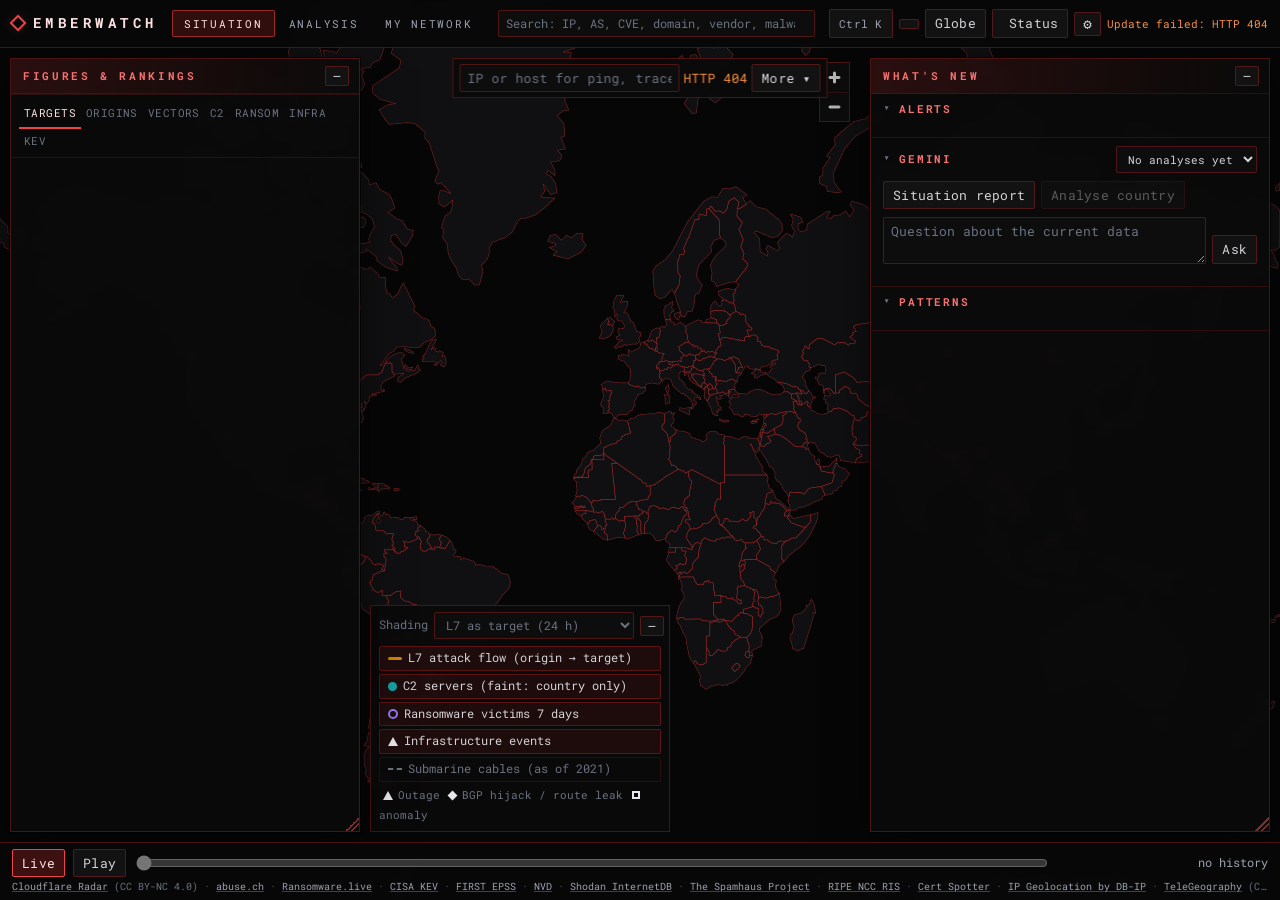
==== commit 4b18cdba: "Web interface: areas Lage / Analyse / Mein Netz, tool box, object pages (WIP) - Hash router with thr" ====
--- a/frontend/index.html
+++ b/frontend/index.html
@@ -14,7 +14,7 @@
   <script src="vendor/chart.umd.min.js" defer></script>
   <script type="module" src="js/app.js"></script>
 </head>
-<body>
+<body class="area-lage">
   <!-- start animation (js/boot.js) -->
   <div class="boot" id="boot" aria-hidden="true">
     <canvas id="boot-canvas"></canvas>
@@ -35,6 +35,12 @@
   <header class="hud hud-top">
     <div class="brand"><span class="brand-mark" aria-hidden="true"></span><h1>Emberwatch</h1></div>
 
+    <nav class="areas" id="areas" data-i18n-aria="area.nav">
+      <a href="#/lage" data-area="lage" data-i18n="area.lage" data-i18n-title="area.lage_title"></a>
+      <a href="#/analyse" data-area="analyse" data-i18n="area.analyse" data-i18n-title="area.analyse_title"></a>
+      <a href="#/netz" data-area="netz" data-i18n="area.netz" data-i18n-title="area.netz_title"></a>
+    </nav>
+
     <form class="search" id="search" role="search" autocomplete="off">
       <label for="search-q" class="sr-only" data-i18n="search.label"></label>
       <input id="search-q" type="search" data-i18n-placeholder="search.placeholder" maxlength="100">
@@ -42,8 +48,8 @@
     </form>
 
     <div class="actions">
-      <button type="button" id="btn-assets" data-i18n="btn.assets" data-i18n-title="btn.assets_title"></button>
-      <button type="button" id="btn-tools" data-i18n="btn.tools" data-i18n-title="btn.tools_title"></button>
+      <button type="button" id="btn-palette" class="kbd-btn" data-i18n-title="btn.palette_title"><span data-i18n="btn.palette"></span></button>
+      <button type="button" id="btn-alerts" class="alert-btn" data-i18n-title="btn.alerts_title"><span id="alert-badge"></span></button>
       <button type="button" id="btn-projection" data-i18n="btn.globe" data-i18n-title="btn.projection_title"></button>
       <button type="button" id="btn-status" class="status-btn" data-i18n-title="btn.status_title"><span class="dots" id="status-dots"></span><span data-i18n="btn.status"></span></button>
       <button type="button" id="btn-settings" class="icon-btn" data-i18n-title="btn.settings_title"><span aria-hidden="true">⚙</span><span class="sr-only" data-i18n="btn.settings"></span></button>
@@ -114,43 +120,39 @@
     </div>
   </aside>
 
-  <!-- network tools -->
+  <!-- map tool bar (situation view): ping, traceroute, IP info; more tools in the menu -->
+  <div class="hud maptools" id="maptools" data-i18n-aria="mt.bar">
+    <form id="mt-form" autocomplete="off">
+      <label for="mt-target" class="sr-only" data-i18n="mt.target"></label>
+      <input id="mt-target" type="text" maxlength="500" spellcheck="false" data-i18n-placeholder="mt.placeholder">
+      <span class="mt-main" id="mt-main"></span>
+      <span class="mt-more">
+        <button type="button" id="mt-more-btn" aria-expanded="false" aria-haspopup="true" data-i18n="mt.more"></button>
+        <span class="mt-menu" id="mt-menu" hidden></span>
+      </span>
+    </form>
+  </div>
+
+  <!-- tool result window (situation view) -->
   <section class="panel panel-tools" id="panel-tools" hidden data-i18n-aria="panel.tools">
     <div class="panel-head">
-      <h2 data-i18n="panel.tools"></h2>
+      <h2 id="mt-title" data-i18n="panel.tools"></h2>
       <button type="button" class="collapse" id="tools-close" data-i18n-title="panel.close"><span aria-hidden="true">×</span><span class="sr-only" data-i18n="panel.close"></span></button>
     </div>
-    <div class="panel-body">
-      <nav class="tabs tool-tabs" role="tablist" data-i18n-aria="tool.tabs">
-        <button role="tab" aria-selected="true" data-tool="ping" data-i18n="tool.ping"></button>
-        <button role="tab" aria-selected="false" data-tool="traceroute" data-i18n="tool.traceroute"></button>
-        <button role="tab" aria-selected="false" data-tool="dns" data-i18n="tool.dns"></button>
-        <button role="tab" aria-selected="false" data-tool="rdap" data-i18n="tool.rdap"></button>
-        <button role="tab" aria-selected="false" data-tool="ipinfo" data-i18n="tool.ipinfo"></button>
-        <button role="tab" aria-selected="false" data-tool="ports" data-i18n="tool.ports"></button>
-        <button role="tab" aria-selected="false" data-tool="http" data-i18n="tool.http"></button>
-      </nav>
-      <form class="tool-form" id="tool-form" autocomplete="off"></form>
-      <div class="tool-out" id="tool-out" aria-live="polite"></div>
-    </div>
+    <div class="panel-body" id="mt-body"></div>
   </section>
 
-  <!-- assets, products, logs, alerts -->
-  <section class="panel panel-assets" id="panel-assets" hidden data-i18n-aria="panel.assets">
-    <div class="panel-head">
-      <h2 data-i18n="panel.assets"></h2>
-      <button type="button" class="collapse" id="assets-close" data-i18n-title="panel.close"><span aria-hidden="true">×</span><span class="sr-only" data-i18n="panel.close"></span></button>
-    </div>
-    <div class="panel-body">
-      <nav class="tabs" role="tablist">
-        <button role="tab" aria-selected="true" data-atab="assets" data-i18n="as.tab.assets"></button>
-        <button role="tab" aria-selected="false" data-atab="products" data-i18n="as.tab.products"></button>
-        <button role="tab" aria-selected="false" data-atab="logs" data-i18n="as.tab.logs"></button>
-        <button role="tab" aria-selected="false" data-atab="alerts" data-i18n="as.tab.alerts"></button>
-      </nav>
-      <div class="assets-body" id="assets-body"></div>
-    </div>
-  </section>
+  <!-- analysis area -->
+  <main class="page" id="area-analyse" hidden data-i18n-aria="area.analyse">
+    <nav class="page-nav" id="an-nav" data-i18n-aria="area.analyse"></nav>
+    <div class="page-main" id="an-main"></div>
+  </main>
+
+  <!-- my network area -->
+  <main class="page" id="area-netz" hidden data-i18n-aria="area.netz">
+    <nav class="page-nav" id="nz-nav" data-i18n-aria="area.netz"></nav>
+    <div class="page-main" id="nz-main"></div>
+  </main>
 
   <!-- legend with layer switches -->
   <section class="hud legend" id="legend" data-i18n-aria="legend.title">
--- a/frontend/styles.css
+++ b/frontend/styles.css
@@ -370,18 +370,8 @@
 .followup { display: grid; grid-template-columns: 1fr auto; gap: 6px; margin-top: 8px; }
 .followup input { min-width: 0; }
 
-/* --- assets window ------------------------------------------------------------------ */
-.panel-assets {
-  top: calc(var(--top-h) + var(--gap)); left: calc(50% - 330px); width: 660px; max-width: calc(100vw - 2 * var(--gap));
-  height: min(74vh, 760px); z-index: 19;
-}
-.assets-body { padding: 4px 12px 14px; font-size: 11.5px; }
-.assets-body h4 { font-size: 10.5px; font-weight: 700; letter-spacing: 0.14em; text-transform: uppercase; color: var(--accent); margin: 14px 0 4px; }
-.assets-body table { width: 100%; border-collapse: collapse; margin: 2px 0 6px; }
-.assets-body th { text-align: left; color: var(--text-3); font-weight: 400; font-size: 10.5px; letter-spacing: 0.06em; text-transform: uppercase; padding: 3px 6px 3px 0; border-bottom: 1px solid var(--border-soft); }
-.assets-body td { padding: 4px 6px 4px 0; border-bottom: 1px solid rgba(255, 255, 255, 0.05); vertical-align: top; word-break: break-word; }
-.assets-body td.num { text-align: right; white-space: nowrap; }
-.assets-body progress { width: 100%; height: 6px; accent-color: var(--accent-strong); }
+/* --- my network: asset views ----------------------------------------------------------- */
+.wrap progress { width: 100%; height: 6px; accent-color: var(--accent-strong); }
 .rank.assets .badges { white-space: normal; display: flex; flex-wrap: wrap; gap: 3px; }
 .rank.assets .badges .tag { margin-left: 0; }
 .detail-head { display: flex; align-items: center; gap: 8px; flex-wrap: wrap; padding: 6px 0 4px; }
@@ -441,7 +431,7 @@
 .legend-hint .sw { margin-left: 4px; }
 .sw-square { width: 8px; height: 8px; border: 2px solid var(--infra); }
 body.dragging, body.dragging * { user-select: none !important; cursor: move; }
-.assets-body td .sev { white-space: nowrap; }
+table.res td .sev { white-space: nowrap; }
 label.btn {
   display: inline-block; padding: 4px 9px; border: 1px solid var(--border-strong); border-radius: 2px;
   color: var(--heading); background: rgba(127, 29, 29, 0.35);
@@ -593,7 +583,6 @@
   .panel-right.collapsed { bottom: calc(var(--bottom-h) + var(--gap) + 44px); }
   .legend { left: var(--gap); right: var(--gap); width: auto; z-index: 16; }
   .legend .layers { grid-template-columns: 1fr 1fr; }
-  .panel-assets { left: var(--gap); right: var(--gap); width: auto; top: auto; bottom: calc(var(--bottom-h) + var(--gap)); height: 70vh; }
   .watch-form { grid-template-columns: 1fr auto; }
   .watch-form input:nth-child(2) { grid-column: 1 / -1; grid-row: 2; }
   .credits { display: none; }
@@ -602,3 +591,265 @@
   #tl-play { display: none; }
   .stamp { display: none; }
 }
+
+/* ======================================================================================
+   3.1: areas (Lage / Analyse / Mein Netz), pages, results, tool box, palette
+   ====================================================================================== */
+
+/* --- header: areas, palette, alerts ------------------------------------------------------- */
+.areas { display: flex; gap: 2px; }
+.areas a {
+  padding: 5px 11px; color: var(--text-2); text-decoration: none; font-size: 11px; letter-spacing: 0.16em; text-transform: uppercase;
+  border: 1px solid transparent; border-radius: 2px;
+}
+.areas a:hover { color: var(--heading); background: var(--hover); }
+.areas a[aria-current="page"] { color: var(--heading); border-color: var(--border-strong); background: rgba(127, 29, 29, 0.35); }
+.kbd-btn span { color: var(--text-2); font-size: 11px; }
+.kbd-btn, .alert-btn { white-space: nowrap; }
+.alert-btn { display: inline-flex; align-items: center; gap: 6px; }
+.alert-btn b { display: inline-block; min-width: 18px; padding: 0 5px; border-radius: 9px; background: var(--sev-medium); color: #140a02; font-size: 10.5px; text-align: center; }
+.alert-btn.hot b { background: var(--sev-high); color: #fff; }
+
+/* elements of the situation view are hidden while a page covers the map */
+body:not(.area-lage) :is(.panel-left, .panel-right, .legend, .hud-bottom, .maptools, #panel-tools, .map-tip, #btn-projection, .maplibregl-ctrl-top-right, .maplibregl-ctrl-bottom-right) { display: none !important; }
+
+/* --- pages ---------------------------------------------------------------------------------- */
+.page {
+  position: fixed; top: var(--top-h); left: 0; right: 0; bottom: 0; z-index: 5000;
+  background: var(--bg); display: grid; grid-template-columns: 210px minmax(0, 1fr);
+}
+.page[hidden] { display: none; }
+.page-nav { border-right: 1px solid var(--border-soft); overflow-y: auto; padding: 12px 0 24px; background: #0b0b0c; }
+.page-nav a {
+  display: flex; justify-content: space-between; gap: 8px; padding: 6px 14px; color: var(--text-2); text-decoration: none;
+  border-left: 2px solid transparent; overflow: hidden; white-space: nowrap; text-overflow: ellipsis;
+}
+.page-nav a:hover { color: var(--heading); background: var(--hover); }
+.page-nav a.on { color: var(--heading); border-left-color: var(--accent-strong); background: rgba(127, 29, 29, 0.22); }
+.page-nav a .kind { min-width: 0; flex: none; }
+.page-nav h4 { margin: 14px 14px 4px; font-size: 10px; letter-spacing: 0.16em; text-transform: uppercase; color: var(--text-3); }
+.page-main { overflow-y: auto; padding: 18px 26px 60px; }
+.wrap { max-width: 1180px; }
+.page-title { margin: 0 0 4px; font-family: var(--sans); font-stretch: 85%; font-size: 22px; font-weight: 700; color: var(--heading); }
+.lead { color: var(--text-2); font-family: var(--sans); font-size: 13.5px; margin: 0 0 14px; max-width: 900px; }
+.page-h, .wrap h3.page-h { margin: 22px 0 8px; font-size: 11px; letter-spacing: 0.18em; text-transform: uppercase; color: var(--accent); }
+.wrap h4 { font-size: 10.5px; font-weight: 700; letter-spacing: 0.14em; text-transform: uppercase; color: var(--accent); margin: 14px 0 5px; }
+.cards { display: grid; grid-template-columns: repeat(auto-fill, minmax(280px, 1fr)); gap: 12px; }
+.card { border: 1px solid var(--border-soft); background: #0e0e0f; padding: 12px 14px; min-width: 0; }
+.card.wide { grid-column: 1 / -1; }
+.card h3 { margin: 0 0 8px; font-size: 11px; letter-spacing: 0.16em; text-transform: uppercase; color: var(--accent); }
+.card > .btn { margin-top: 8px; }
+.link-card { display: flex; flex-direction: column; gap: 4px; text-decoration: none; color: var(--text); }
+.link-card:hover { border-color: var(--border-strong); background: var(--hover); }
+.link-card strong { color: var(--heading); }
+.stats { display: flex; gap: 14px; flex-wrap: wrap; margin-bottom: 8px; }
+.ipline { display: flex; flex-wrap: wrap; align-items: center; gap: 4px 6px; padding: 4px 0; border-bottom: 1px solid rgba(255, 255, 255, 0.05); }
+.inline-form { display: flex; gap: 6px; flex-wrap: wrap; }
+.inline-form input { flex: 1; min-width: 180px; }
+.more-link { margin: 10px 0 0; }
+
+/* --- buttons and links ------------------------------------------------------------------------- */
+a.btn.primary { border-color: var(--border-strong); color: var(--heading); background: rgba(127, 29, 29, 0.35); }
+.btn.plain, a.btn.plain { background: none; border-color: var(--border-soft); color: var(--text-2); }
+.btn.plain:hover { color: var(--heading); }
+button.small, a.btn.small { padding: 1px 7px; font-size: 11px; }
+a.obj { color: var(--text); text-decoration: underline; text-decoration-color: rgba(248, 113, 113, 0.45); text-underline-offset: 2px; }
+a.obj:hover { color: var(--heading); text-decoration-color: var(--accent); }
+.mono { font-family: var(--mono); word-break: break-all; }
+.sev.ok::before { background: var(--ok); border-radius: 50%; }
+
+/* --- big input (analysis start and tool box) ----------------------------------------------------- */
+.big-form { display: flex; gap: 8px; align-items: flex-start; max-width: 900px; }
+.big-in { flex: 1; min-height: 40px; max-height: 320px; resize: vertical; font-size: 14px; padding: 9px 11px; line-height: 1.4; }
+.big-form button { height: 40px; padding: 0 16px; }
+.detect-line { display: flex; flex-wrap: wrap; gap: 6px 8px; align-items: center; min-height: 30px; margin: 8px 0 4px; }
+.detect-line strong { color: var(--heading); }
+
+/* --- flags: level, "target sees you", third party ------------------------------------------------- */
+.flags { display: inline-flex; gap: 4px; flex-wrap: wrap; }
+.flag { font-size: 9.5px; letter-spacing: 0.08em; text-transform: uppercase; padding: 0 5px; border: 1px solid var(--border-soft); color: var(--text-3); white-space: nowrap; line-height: 16px; }
+.flag.lvl-passive { color: #86efac; border-color: rgba(34, 197, 94, 0.4); }
+.flag.lvl-active { color: var(--sev-medium); border-color: rgba(251, 146, 60, 0.5); }
+.flag.lvl-intrusive { color: #fecaca; border-color: rgba(239, 68, 68, 0.7); background: rgba(127, 29, 29, 0.35); }
+.flag.sees { color: var(--attack-light); border-color: rgba(201, 133, 0, 0.45); }
+.flag.third { color: #c4b5fd; border-color: rgba(145, 121, 242, 0.45); }
+
+/* --- results ---------------------------------------------------------------------------------------- */
+.result { border: 1px solid var(--border-soft); background: #0d0d0e; padding: 10px 12px 12px; margin: 8px 0; }
+.result.compact { border: 0; padding: 4px 0 0; background: none; margin: 0; }
+.res-head { display: flex; flex-wrap: wrap; justify-content: space-between; gap: 6px 12px; align-items: baseline; }
+.res-title { display: flex; flex-wrap: wrap; gap: 4px 10px; align-items: baseline; min-width: 0; }
+.res-title h3 { margin: 0; font-family: var(--sans); font-size: 16px; font-weight: 700; color: var(--heading); }
+.res-target { color: var(--text-2); }
+.res-meta { display: flex; gap: 8px; align-items: center; flex-wrap: wrap; font-size: 11px; }
+.verdict { margin: 8px 0 6px; font-size: 13px; color: var(--text); }
+.res-findings li { padding: 5px 0; }
+.res-findings .ftext { color: var(--text); }
+.res-sec { margin-top: 10px; }
+.res-sec h4 { margin: 12px 0 5px; font-size: 10.5px; font-weight: 700; letter-spacing: 0.14em; text-transform: uppercase; color: var(--accent); }
+.kv { display: grid; grid-template-columns: fit-content(45%) minmax(0, 1fr); gap: 3px 14px; margin: 0 0 6px; }
+.kv dt { color: var(--text-3); }
+.kv dd { margin: 0; word-break: break-word; }
+.tbl-wrap { overflow-x: auto; max-width: 100%; }
+table.res { width: 100%; border-collapse: collapse; margin: 2px 0 6px; }
+table.res th { text-align: left; color: var(--text-3); font-weight: 400; font-size: 10.5px; letter-spacing: 0.06em; text-transform: uppercase; padding: 4px 8px 4px 0; border-bottom: 1px solid var(--border-soft); white-space: nowrap; }
+table.res td { padding: 4px 8px 4px 0; border-bottom: 1px solid rgba(255, 255, 255, 0.05); vertical-align: top; word-break: break-word; }
+table.res td.num { text-align: right; white-space: nowrap; }
+.res-pre { white-space: pre-wrap; word-break: break-all; max-height: 320px; overflow: auto; background: rgba(0, 0, 0, 0.5); border: 1px solid var(--border-soft); padding: 7px 9px; font-size: 11px; margin: 4px 0; }
+.res-text { font-family: var(--sans); font-size: 13px; color: var(--text); max-width: 900px; }
+.chiplist { display: flex; flex-wrap: wrap; gap: 4px 12px; }
+.chiplist > span { white-space: nowrap; }
+.chiplist .kind { min-width: 0; margin-right: 4px; }
+.mk::before { content: ""; display: inline-block; width: 7px; height: 7px; margin-right: 6px; vertical-align: 1px; background: var(--sev-low); }
+.mk.high::before { background: var(--sev-high); }
+.mk.medium::before { background: var(--sev-medium); border-radius: 50%; }
+.mk.low::before { transform: rotate(45deg); width: 6px; height: 6px; }
+.mk.info::before { background: transparent; border: 1px solid var(--text-3); border-radius: 50%; }
+.mk.ok::before { background: var(--ok); border-radius: 50%; }
+.res-actions { margin-top: 10px; }
+.res-raw { margin-top: 8px; font-size: 11px; color: var(--text-3); }
+.steps .step { border-top: 1px solid rgba(255, 255, 255, 0.06); }
+.steps .step > summary { cursor: pointer; padding: 6px 0; list-style: none; }
+.steps .step > summary::-webkit-details-marker { display: none; }
+.steps .step > summary strong { margin-right: 8px; color: var(--text); }
+.steps .step[open] > summary strong { color: var(--heading); }
+
+/* --- run stack (object pages, tool box) -------------------------------------------------------------- */
+.runstack:empty { display: none; }
+.runcard { border: 1px solid var(--border); background: #0c0c0d; padding: 8px 10px; margin: 8px 0; }
+.runcard-head { display: flex; align-items: center; gap: 8px; flex-wrap: wrap; }
+.runcard-head strong { color: var(--heading); }
+.spacer { flex: 1; }
+.live-log { list-style: none; margin: 6px 0 0; padding: 0; font-size: 11.5px; color: var(--text-2); max-height: 220px; overflow-y: auto; }
+.live-log li { padding: 1px 0; white-space: pre-wrap; }
+.runcard .result { border: 0; padding: 4px 0 0; margin: 4px 0 0; background: none; }
+.runcard.done { position: relative; }
+.runcard.done .runcard-head { position: absolute; top: 8px; right: 10px; }
+.runcard.done .runcard-head > :not(button) { display: none; }
+.runcard.done .res-head { padding-right: 34px; }
+
+/* --- object page -------------------------------------------------------------------------------------- */
+.obj-head { display: flex; flex-wrap: wrap; justify-content: space-between; gap: 8px 16px; align-items: flex-start; margin-bottom: 8px; }
+.obj-title { display: flex; flex-wrap: wrap; gap: 4px 10px; align-items: baseline; min-width: 0; }
+.obj-title h2 { margin: 0; font-family: var(--sans); font-stretch: 85%; font-size: 24px; color: var(--heading); word-break: break-all; }
+.obj-risk { display: flex; gap: 8px; align-items: center; }
+.risk { display: inline-flex; align-items: center; padding: 3px 10px; border: 1px solid var(--border-soft); font-size: 12px; }
+.risk.high { border-color: rgba(239, 68, 68, 0.7); background: rgba(127, 29, 29, 0.35); color: #fecaca; }
+.risk.medium { border-color: rgba(251, 146, 60, 0.6); color: #fed7aa; }
+.mine { display: flex; flex-wrap: wrap; gap: 4px 14px; padding: 7px 10px; margin: 6px 0 10px; border: 1px solid rgba(34, 197, 94, 0.35); background: rgba(20, 83, 45, 0.18); }
+.mine strong { color: #bbf7d0; }
+.obj-actions { display: flex; flex-wrap: wrap; gap: 8px 10px; align-items: center; padding: 10px 0; border-top: 1px solid var(--border-soft); border-bottom: 1px solid var(--border-soft); margin-bottom: 6px; }
+.act-group { display: inline-flex; flex-wrap: wrap; gap: 4px; align-items: center; }
+.act-label { font-size: 10px; letter-spacing: 0.12em; text-transform: uppercase; color: var(--text-3); margin-right: 2px; }
+.lvl-btn { border-left-width: 3px; }
+.lvl-btn.lvl-passive { border-left-color: rgba(34, 197, 94, 0.6); }
+.lvl-btn.lvl-active { border-left-color: rgba(251, 146, 60, 0.7); }
+.lvl-btn.lvl-intrusive { border-left-color: var(--sev-high); }
+.gemini { border-top: 1px solid var(--border-soft); margin-top: 18px; padding-top: 4px; }
+.gemini .ai-ask { max-width: 760px; }
+
+/* --- tool box --------------------------------------------------------------------------------------------- */
+.recipes { display: flex; flex-wrap: wrap; gap: 6px; align-items: center; margin: 8px 0 12px; }
+.toolbox { display: grid; grid-template-columns: minmax(0, 1fr) 360px; gap: 14px; align-items: start; }
+.tool-groups { display: grid; grid-template-columns: repeat(auto-fill, minmax(270px, 1fr)); gap: 10px; }
+.tool-group { border: 1px solid var(--border-soft); background: #0d0d0e; padding: 8px 10px 10px; }
+.tool-group h4 { margin: 0; }
+.tool-group > .note { margin: 2px 0 6px; }
+.tool-row {
+  display: grid; grid-template-columns: minmax(0, 1fr) auto; gap: 2px 8px; width: 100%; text-align: left;
+  border: 1px solid transparent; background: none; padding: 5px 6px; margin: 1px 0;
+}
+.tool-row:hover:not(:disabled) { border-color: var(--border); background: var(--hover); }
+.tool-row.on { border-color: var(--border-strong); background: rgba(127, 29, 29, 0.3); }
+.tool-row.dim { opacity: 0.45; }
+.tool-name { color: var(--heading); }
+.tool-desc { grid-column: 1 / -1; color: var(--text-3); font-size: 11px; font-family: var(--sans); }
+.toolbox-side { position: sticky; top: 0; display: grid; gap: 10px; }
+.tool-panel:empty::before { content: attr(data-empty); display: block; color: var(--text-3); border: 1px dashed var(--border-soft); padding: 12px; font-family: var(--sans); }
+.tool-run { border: 1px solid var(--border); background: #0e0e0f; padding: 10px 12px; }
+.tool-run-head { display: flex; flex-wrap: wrap; gap: 6px 10px; align-items: center; }
+.tool-run-head strong { color: var(--heading); font-size: 13px; }
+.params { display: flex; flex-wrap: wrap; gap: 8px; margin: 8px 0; }
+.params label { display: grid; gap: 2px; color: var(--text-3); font-size: 10.5px; }
+.params label.grow { flex: 1; min-width: 160px; }
+.params label.grow input { width: 100%; }
+.params .num-in { width: 80px; }
+.pcheck { display: flex !important; grid-auto-flow: column; align-items: center; gap: 6px !important; cursor: pointer; color: var(--text-2) !important; font-size: 11.5px !important; }
+.legend-box { font-size: 11.5px; color: var(--text-2); border: 1px solid var(--border-soft); padding: 6px 10px; }
+.legend-box summary { cursor: pointer; color: var(--text-2); }
+.filters.wide { display: flex; flex-wrap: wrap; grid-template-columns: none; gap: 8px 10px; align-items: end; margin: 6px 0 10px; }
+.filters.wide label { min-width: 120px; }
+.filters.wide label.grow { flex: 1; min-width: 200px; }
+.filters.wide label.pcheck { min-width: 0; }
+.cc-in { width: 60px; text-transform: uppercase; }
+
+/* --- map tool bar and result window (situation view) -------------------------------------------------------- */
+.maptools {
+  top: calc(var(--top-h) + var(--gap)); left: 50%; transform: translateX(-50%); z-index: 16;
+  background: var(--panel); backdrop-filter: blur(var(--panel-blur)); border: 1px solid var(--border); padding: 5px 6px;
+  max-width: calc(100vw - 2 * 350px - 6 * var(--gap));
+}
+body.left-collapsed .maptools, body.right-collapsed .maptools, body.panel-left-floating .maptools, body.panel-right-floating .maptools { max-width: calc(100vw - 2 * var(--gap)); }
+.maptools form { display: flex; gap: 4px; align-items: center; flex-wrap: wrap; }
+.maptools input { width: 220px; min-width: 120px; flex: 1; }
+.mt-main { display: inline-flex; gap: 4px; }
+.mt-more { position: relative; }
+.mt-menu {
+  position: absolute; right: 0; top: calc(100% + 6px); width: 300px; background: var(--panel-solid); border: 1px solid var(--border);
+  box-shadow: 0 12px 30px rgba(0, 0, 0, 0.6); padding: 4px 0; z-index: 30;
+}
+.mt-menu[hidden] { display: none; }
+.menu-item {
+  display: flex; flex-direction: column; align-items: flex-start; gap: 1px; width: 100%; border: 0; background: none; border-radius: 0;
+  padding: 6px 12px; text-align: left; color: var(--text); text-decoration: none;
+}
+.menu-item:hover:not(:disabled) { background: var(--hover); }
+.menu-item strong { color: var(--heading); font-weight: 500; }
+.menu-item .sub { color: var(--text-3); font-size: 11px; font-family: var(--sans); }
+.tool-form .tool-about { flex-basis: 100%; display: flex; flex-wrap: wrap; gap: 4px 8px; align-items: center; }
+.tool-form .tool-about .note { margin: 0; }
+.tool-form .params { flex-basis: 100%; margin: 0; }
+.tool-form .btnrow { flex-basis: 100%; margin: 2px 0 0; }
+.tool-form textarea.mail-in { width: 100%; resize: vertical; font-size: 11px; }
+.tool-live { padding: 0 12px; font-size: 11.5px; }
+.tool-live .kv { margin-top: 6px; }
+.panel-tools .tool-out .result { border: 0; padding: 4px 0 0; margin: 0; background: none; }
+
+/* --- command palette ---------------------------------------------------------------------------------------- */
+.palette-back { position: fixed; inset: 0; z-index: 9500; background: rgba(0, 0, 0, 0.55); display: flex; justify-content: center; align-items: flex-start; padding-top: 12vh; }
+.palette-back[hidden] { display: none; }
+.palette { width: min(640px, calc(100vw - 24px)); background: var(--panel-solid); border: 1px solid var(--border-strong); box-shadow: 0 20px 60px rgba(0, 0, 0, 0.7); padding: 10px; }
+.palette input { width: 100%; font-size: 14px; padding: 8px 10px; }
+.pal-list { list-style: none; margin: 8px 0 4px; padding: 0; max-height: 50vh; overflow-y: auto; }
+.pal-list li { display: flex; gap: 10px; padding: 6px 8px; cursor: pointer; align-items: baseline; }
+.pal-list li.on, .pal-list li:hover { background: var(--hover); }
+.pal-list li.on { outline: 1px solid var(--border-strong); }
+.pal-kind { flex: none; width: 82px; font-size: 10px; letter-spacing: 0.1em; text-transform: uppercase; color: var(--text-3); }
+.palette .note { margin: 4px 0 0; }
+
+/* --- small screens ---------------------------------------------------------------------------------------- */
+@media (max-width: 1100px) {
+  .toolbox { grid-template-columns: minmax(0, 1fr); }
+  .toolbox-side { position: static; order: -1; }
+  .maptools { max-width: calc(100vw - 2 * var(--gap)); top: auto; bottom: calc(var(--bottom-h) + var(--gap)); left: auto; right: var(--gap); transform: none; }
+  .maptools input { width: 160px; }
+}
+@media (max-width: 900px) {
+  .areas { order: 2; }
+  .page { grid-template-columns: minmax(0, 1fr); grid-template-rows: auto minmax(0, 1fr); }
+  .page-nav { display: flex; overflow-x: auto; overflow-y: hidden; border-right: 0; border-bottom: 1px solid var(--border-soft); padding: 4px 6px; white-space: nowrap; }
+  .page-nav a { border-left: 0; border-bottom: 2px solid transparent; padding: 6px 10px; flex: none; }
+  .page-nav a.on { border-bottom-color: var(--accent-strong); }
+  .page-nav h4 { display: none; }
+  .page-main { padding: 12px 12px 40px; }
+  /* bottom stack on small screens: timeline, legend (collapsed), right panel (collapsed), map tool bar */
+  .maptools { left: var(--gap); right: var(--gap); top: auto; bottom: calc(var(--bottom-h) + var(--gap) + 92px); max-width: none; }
+  .maptools input { flex-basis: 100%; }
+  body:not(.right-collapsed) .maptools { display: none; }
+  .big-form { flex-direction: column; align-items: stretch; }
+  .kv { grid-template-columns: minmax(0, 1fr); }
+  .kv dt { margin-top: 4px; }
+}
+@media (max-width: 600px) {
+  .kbd-btn { display: none; }
+}
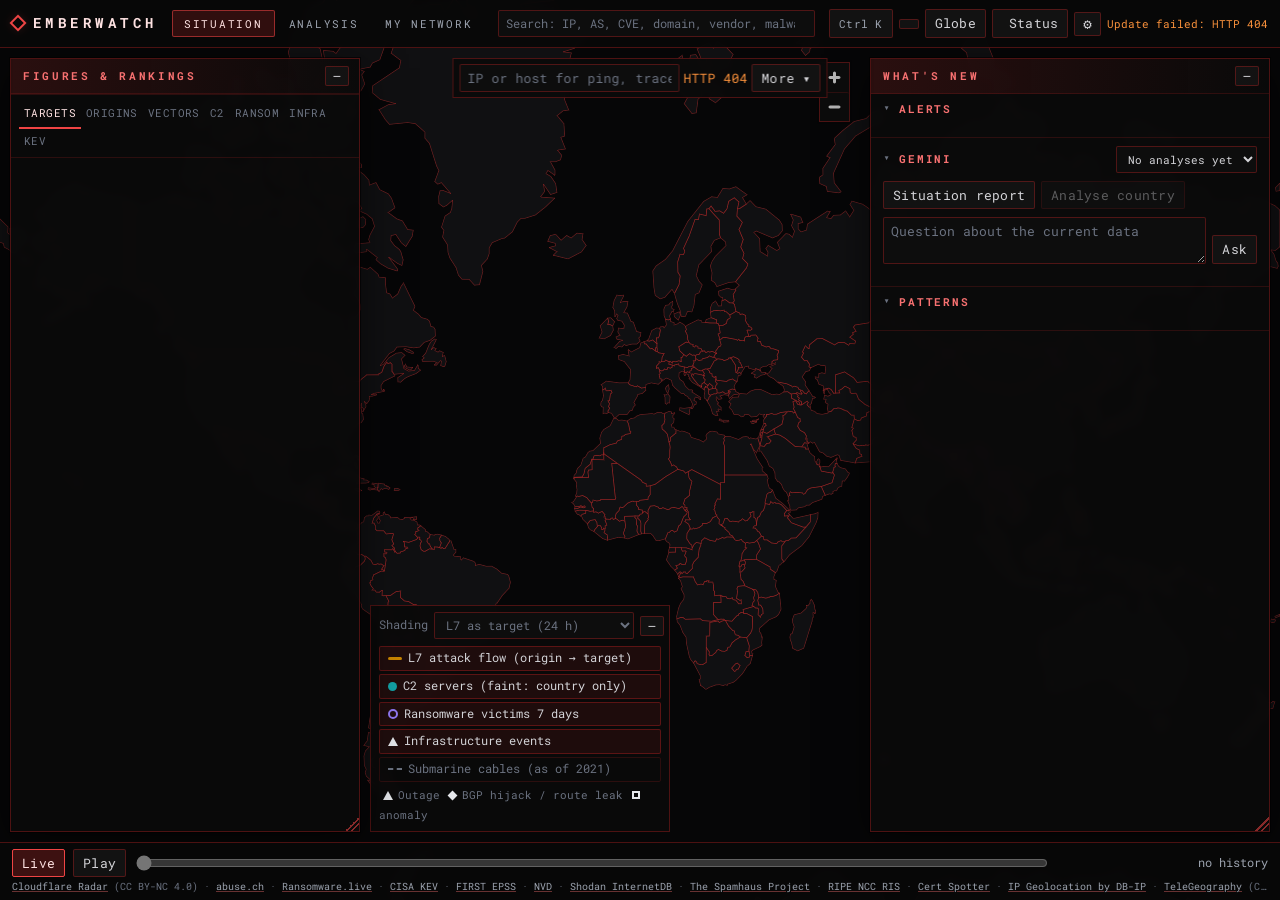
==== commit 7b618b88: "3.1.0 docs, settings and login fix - README (EN/DE): three areas, tool box with flags, object pages," ====
--- a/frontend/index.html
+++ b/frontend/index.html
@@ -133,6 +133,8 @@
     </form>
   </div>
 
+  <div class="hud map-note" id="map-note" hidden><span id="map-note-txt"></span><button type="button" id="map-note-clear" class="small" data-i18n="mt.clear"></button></div>
+
   <!-- tool result window (situation view) -->
   <section class="panel panel-tools" id="panel-tools" hidden data-i18n-aria="panel.tools">
     <div class="panel-head">
--- a/frontend/styles.css
+++ b/frontend/styles.css
@@ -815,6 +815,13 @@
 .tool-live .kv { margin-top: 6px; }
 .panel-tools .tool-out .result { border: 0; padding: 4px 0 0; margin: 0; background: none; }
 
+.map-note {
+  top: calc(var(--top-h) + var(--gap) + 48px); left: 50%; transform: translateX(-50%); z-index: 16; display: flex; gap: 10px; align-items: center;
+  background: var(--panel-solid); border: 1px solid var(--border-strong); padding: 4px 6px 4px 10px; font-size: 11.5px; max-width: 60vw;
+}
+.map-note span { overflow: hidden; text-overflow: ellipsis; white-space: nowrap; }
+body:not(.area-lage) .map-note { display: none; }
+
 /* --- command palette ---------------------------------------------------------------------------------------- */
 .palette-back { position: fixed; inset: 0; z-index: 9500; background: rgba(0, 0, 0, 0.55); display: flex; justify-content: center; align-items: flex-start; padding-top: 12vh; }
 .palette-back[hidden] { display: none; }
@@ -846,6 +853,7 @@
   .maptools { left: var(--gap); right: var(--gap); top: auto; bottom: calc(var(--bottom-h) + var(--gap) + 92px); max-width: none; }
   .maptools input { flex-basis: 100%; }
   body:not(.right-collapsed) .maptools { display: none; }
+  .map-note { top: auto; bottom: calc(var(--bottom-h) + var(--gap) + 172px); left: var(--gap); right: var(--gap); transform: none; max-width: none; }
   .big-form { flex-direction: column; align-items: stretch; }
   .kv { grid-template-columns: minmax(0, 1fr); }
   .kv dt { margin-top: 4px; }
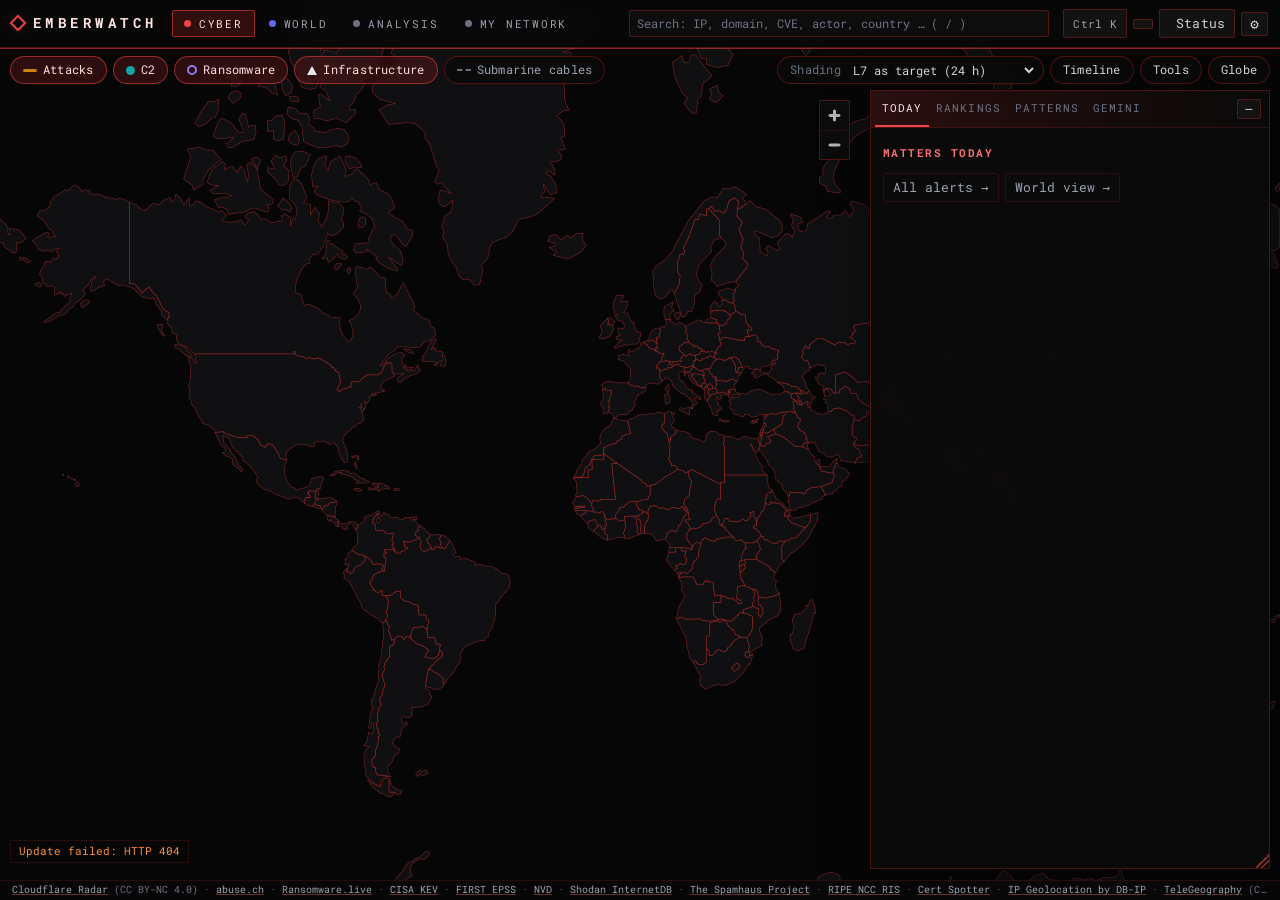
==== commit 6922dd65: "Weltlage frontend and a tidier Cyberlage - Four areas: Cyberlage (red), Weltlage (indigo), Analyse, " ====
--- a/frontend/index.html
+++ b/frontend/index.html
@@ -14,7 +14,7 @@
   <script src="vendor/chart.umd.min.js" defer></script>
   <script type="module" src="js/app.js"></script>
 </head>
-<body class="area-lage">
+<body class="area-lage mode-cyber">
   <!-- start animation (js/boot.js) -->
   <div class="boot" id="boot" aria-hidden="true">
     <canvas id="boot-canvas"></canvas>
@@ -36,7 +36,8 @@
     <div class="brand"><span class="brand-mark" aria-hidden="true"></span><h1>Emberwatch</h1></div>
 
     <nav class="areas" id="areas" data-i18n-aria="area.nav">
-      <a href="#/lage" data-area="lage" data-i18n="area.lage" data-i18n-title="area.lage_title"></a>
+      <a href="#/lage" data-area="lage" class="ar-cyber" data-i18n="area.lage" data-i18n-title="area.lage_title"></a>
+      <a href="#/welt" data-area="welt" class="ar-welt" data-i18n="area.welt" data-i18n-title="area.welt_title"></a>
       <a href="#/analyse" data-area="analyse" data-i18n="area.analyse" data-i18n-title="area.analyse_title"></a>
       <a href="#/netz" data-area="netz" data-i18n="area.netz" data-i18n-title="area.netz_title"></a>
     </nav>
@@ -50,10 +51,8 @@
     <div class="actions">
       <button type="button" id="btn-palette" class="kbd-btn" data-i18n-title="btn.palette_title"><span data-i18n="btn.palette"></span></button>
       <button type="button" id="btn-alerts" class="alert-btn" data-i18n-title="btn.alerts_title"><span id="alert-badge"></span></button>
-      <button type="button" id="btn-projection" data-i18n="btn.globe" data-i18n-title="btn.projection_title"></button>
       <button type="button" id="btn-status" class="status-btn" data-i18n-title="btn.status_title"><span class="dots" id="status-dots"></span><span data-i18n="btn.status"></span></button>
       <button type="button" id="btn-settings" class="icon-btn" data-i18n-title="btn.settings_title"><span aria-hidden="true">⚙</span><span class="sr-only" data-i18n="btn.settings"></span></button>
-      <span class="stamp" id="stamp"></span>
     </div>
   </header>
 
@@ -61,105 +60,17 @@
   <section class="panel popover" id="status-panel" hidden data-i18n-aria="btn.status"></section>
   <section class="panel popover" id="settings-panel" hidden data-i18n-aria="set.title"></section>
 
-  <!-- left: situation -->
-  <aside class="panel panel-left" id="panel-left" data-i18n-aria="panel.left">
-    <div class="panel-head">
-      <h2 data-i18n="panel.left"></h2>
-      <button type="button" class="collapse" data-collapse="panel-left" aria-expanded="true"><span aria-hidden="true">–</span><span class="sr-only"></span></button>
-    </div>
-    <div class="panel-body">
-      <section class="kpis" id="kpis"></section>
-      <nav class="tabs" role="tablist">
-        <button role="tab" aria-selected="true" data-tab="targets" data-i18n="tab.targets"></button>
-        <button role="tab" aria-selected="false" data-tab="origins" data-i18n="tab.origins"></button>
-        <button role="tab" aria-selected="false" data-tab="vectors" data-i18n="tab.vectors"></button>
-        <button role="tab" aria-selected="false" data-tab="c2" data-i18n="tab.c2"></button>
-        <button role="tab" aria-selected="false" data-tab="ransom" data-i18n="tab.ransom"></button>
-        <button role="tab" aria-selected="false" data-tab="infra" data-i18n="tab.infra"></button>
-        <button role="tab" aria-selected="false" data-tab="kev" data-i18n="tab.kev"></button>
-      </nav>
-      <div class="tabpanel" id="tabpanel" role="tabpanel"></div>
-    </div>
-  </aside>
-
-  <!-- right: country, Gemini, patterns, alerts -->
-  <aside class="panel panel-right" id="panel-right" data-i18n-aria="panel.right">
-    <div class="panel-head">
-      <h2 data-i18n="panel.right"></h2>
-      <button type="button" class="collapse" data-collapse="panel-right" aria-expanded="true"><span aria-hidden="true">–</span><span class="sr-only"></span></button>
-    </div>
-    <div class="panel-body" id="right-body">
-      <section class="country" id="country" hidden></section>
-
-      <details class="sect" id="sect-alerts" open>
-        <summary><h3 data-i18n="sect.alerts"></h3><span class="count" id="alert-count"></span></summary>
-        <div class="sect-body"><ol class="patterns" id="alerts-feed"></ol></div>
-      </details>
-
-      <details class="sect" id="sect-ai" open>
-        <summary><h3 data-i18n="sect.ai"></h3><select id="ai-history" data-i18n-aria="ai.history"><option value="" data-i18n="ai.history"></option></select></summary>
-        <div class="sect-body">
-          <div class="ai-actions">
-            <button type="button" data-scope="global" data-i18n="ai.global"></button>
-            <button type="button" data-scope="region" id="ai-region" hidden></button>
-            <button type="button" data-scope="country" id="ai-country" disabled data-i18n="ai.country"></button>
-          </div>
-          <form class="ai-ask" id="ai-ask">
-            <label for="ai-question" class="sr-only" data-i18n="ai.question_label"></label>
-            <textarea id="ai-question" rows="2" maxlength="600" data-i18n-placeholder="ai.question_ph"></textarea>
-            <button type="submit" data-i18n="ai.ask"></button>
-          </form>
-          <div class="ai-out" id="ai-out" aria-live="polite"></div>
-        </div>
-      </details>
-
-      <details class="sect" id="sect-patterns" open>
-        <summary><h3 data-i18n="sect.patterns"></h3><span class="count" id="pattern-count"></span></summary>
-        <div class="sect-body"><ol class="patterns" id="patterns"></ol></div>
-      </details>
-    </div>
-  </aside>
-
-  <!-- map tool bar (situation view): ping, traceroute, IP info; more tools in the menu -->
-  <div class="hud maptools" id="maptools" data-i18n-aria="mt.bar">
-    <form id="mt-form" autocomplete="off">
-      <label for="mt-target" class="sr-only" data-i18n="mt.target"></label>
-      <input id="mt-target" type="text" maxlength="500" spellcheck="false" data-i18n-placeholder="mt.placeholder">
-      <span class="mt-main" id="mt-main"></span>
-      <span class="mt-more">
-        <button type="button" id="mt-more-btn" aria-expanded="false" aria-haspopup="true" data-i18n="mt.more"></button>
-        <span class="mt-menu" id="mt-menu" hidden></span>
-      </span>
-    </form>
-  </div>
-
-  <div class="hud map-note" id="map-note" hidden><span id="map-note-txt"></span><button type="button" id="map-note-clear" class="small" data-i18n="mt.clear"></button></div>
-
-  <!-- tool result window (situation view) -->
-  <section class="panel panel-tools" id="panel-tools" hidden data-i18n-aria="panel.tools">
-    <div class="panel-head">
-      <h2 id="mt-title" data-i18n="panel.tools"></h2>
-      <button type="button" class="collapse" id="tools-close" data-i18n-title="panel.close"><span aria-hidden="true">×</span><span class="sr-only" data-i18n="panel.close"></span></button>
-    </div>
-    <div class="panel-body" id="mt-body"></div>
-  </section>
-
-  <!-- analysis area -->
-  <main class="page" id="area-analyse" hidden data-i18n-aria="area.analyse">
-    <nav class="page-nav" id="an-nav" data-i18n-aria="area.analyse"></nav>
-    <div class="page-main" id="an-main"></div>
-  </main>
-
-  <!-- my network area -->
-  <main class="page" id="area-netz" hidden data-i18n-aria="area.netz">
-    <nav class="page-nav" id="nz-nav" data-i18n-aria="area.netz"></nav>
-    <div class="page-main" id="nz-main"></div>
-  </main>
-
-  <!-- legend with layer switches -->
-  <section class="hud legend" id="legend" data-i18n-aria="legend.title">
-    <div class="legend-head">
-      <label class="select"><span data-i18n="choro.label"></span>
+  <!-- mode band: layers and controls of the map view -->
+  <div class="hud modebar" id="modebar">
+    <div class="mb-side mb-cyber layers" role="group" data-i18n-aria="layer.group">
+      <label class="chip" data-i18n-title="legend.arcs"><input type="checkbox" id="lyr-arcs" checked><i class="sw sw-attack" aria-hidden="true"></i><span data-i18n="chip.arcs"></span></label>
+      <label class="chip" data-i18n-title="legend.c2"><input type="checkbox" id="lyr-c2" checked><i class="sw sw-c2" aria-hidden="true"></i><span data-i18n="chip.c2"></span></label>
+      <label class="chip" data-i18n-title="legend.ransom"><input type="checkbox" id="lyr-ransom" checked><i class="sw sw-ransom" aria-hidden="true"></i><span data-i18n="chip.ransom"></span></label>
+      <label class="chip" data-i18n-title="legend.infra"><input type="checkbox" id="lyr-infra" checked><i class="sw sw-infra" aria-hidden="true"></i><span data-i18n="chip.infra"></span></label>
+      <label class="chip" data-i18n-title="legend.cables"><input type="checkbox" id="lyr-cables"><i class="sw sw-cable" aria-hidden="true"></i><span data-i18n="chip.cables"></span></label>
+    </div>
+    <div class="mb-side mb-cyber mb-right">
+      <label class="pill-select"><span data-i18n="choro.label"></span>
         <select id="choro-metric">
           <option value="l7_target" data-i18n="metric.l7_target"></option>
           <option value="l3_target" data-i18n="metric.l3_target"></option>
@@ -171,31 +82,157 @@
           <option value="none" data-i18n="metric.none"></option>
         </select>
       </label>
-      <button type="button" class="collapse" id="legend-toggle" aria-expanded="true"><span aria-hidden="true">–</span><span class="sr-only" data-i18n="legend.title"></span></button>
-    </div>
-    <div class="legend-body">
-      <div id="legend-scale"></div>
-      <div class="layers" role="group" data-i18n-aria="layer.group">
-        <label class="chip"><input type="checkbox" id="lyr-arcs" checked><i class="sw sw-attack" aria-hidden="true"></i><span data-i18n="legend.arcs"></span></label>
-        <label class="chip"><input type="checkbox" id="lyr-c2" checked><i class="sw sw-c2" aria-hidden="true"></i><span data-i18n="legend.c2"></span></label>
-        <label class="chip"><input type="checkbox" id="lyr-ransom" checked><i class="sw sw-ransom" aria-hidden="true"></i><span data-i18n="legend.ransom"></span></label>
-        <label class="chip"><input type="checkbox" id="lyr-infra" checked><i class="sw sw-infra" aria-hidden="true"></i><span data-i18n="legend.infra"></span></label>
-        <label class="chip"><input type="checkbox" id="lyr-cables"><i class="sw sw-cable" aria-hidden="true"></i><span data-i18n="legend.cables"></span></label>
-      </div>
-      <div class="legend-hint"><i class="sw sw-infra" aria-hidden="true"></i><span data-i18n="legend.outage"></span> <i class="sw sw-diamond" aria-hidden="true"></i><span data-i18n="legend.bgp"></span> <i class="sw sw-square" aria-hidden="true"></i><span data-i18n="legend.anomaly"></span></div>
-    </div>
+      <button type="button" class="pill" id="btn-timeline" aria-pressed="false" data-i18n="mb.timeline" data-i18n-title="mb.timeline_title"></button>
+      <button type="button" class="pill" id="btn-maptools" aria-pressed="false" data-i18n="mb.tools" data-i18n-title="mb.tools_title"></button>
+      <button type="button" class="pill" id="btn-projection" data-i18n="btn.globe" data-i18n-title="btn.projection_title"></button>
+    </div>
+    <div class="mb-side mb-welt layers" role="group" data-i18n-aria="wl.layers">
+      <label class="chip" data-i18n-title="wl.chip.pairs_title"><input type="checkbox" id="wl-arcs" checked><i class="sw sw-wpair" aria-hidden="true"></i><span data-i18n="wl.chip.pairs"></span></label>
+      <label class="chip" data-i18n-title="wl.chip.dots_title"><input type="checkbox" id="wl-dots" checked><i class="sw sw-wdot" aria-hidden="true"></i><span data-i18n="wl.chip.dots"></span></label>
+      <label class="chip" data-i18n-title="wl.chip.confirmed_title"><input type="checkbox" id="wl-confirmed"><i class="sw sw-wcheck" aria-hidden="true"></i><span data-i18n="wl.chip.confirmed"></span></label>
+      <label class="chip" data-i18n-title="wl.chip.law_title"><input type="checkbox" id="wl-law"><i class="sw sw-wlaw" aria-hidden="true"></i><span data-i18n="wl.chip.law"></span></label>
+      <label class="pill-select"><span data-i18n="wl.sources"></span><select id="wl-source"></select></label>
+    </div>
+    <div class="mb-side mb-welt mb-right">
+      <label class="pill-select"><span data-i18n="wl.focus"></span><select id="wl-focus"></select></label>
+      <label class="pill-select"><span data-i18n="wl.period"></span>
+        <select id="wl-days">
+          <option value="1" data-i18n="wl.d1"></option>
+          <option value="7" data-i18n="wl.d7" selected></option>
+          <option value="30" data-i18n="wl.d30"></option>
+          <option value="90" data-i18n="wl.d90"></option>
+        </select>
+      </label>
+    </div>
+  </div>
+
+  <!-- sidebar: one panel, tabs per mode -->
+  <aside class="panel side" id="side" data-i18n-aria="panel.side">
+    <div class="panel-head">
+      <nav class="tabs side-tabs mb-cyber" role="tablist" id="tabs-cyber">
+        <button role="tab" aria-selected="true" data-side="today" data-i18n="side.today"></button>
+        <button role="tab" aria-selected="false" data-side="rank" data-i18n="side.rank"></button>
+        <button role="tab" aria-selected="false" data-side="patterns" data-i18n="side.patterns"></button>
+        <button role="tab" aria-selected="false" data-side="ai" data-i18n="side.ai"></button>
+      </nav>
+      <nav class="tabs side-tabs mb-welt" role="tablist" id="tabs-welt">
+        <button role="tab" aria-selected="true" data-side="news" data-i18n="wl.tab.news"></button>
+        <button role="tab" aria-selected="false" data-side="actors" data-i18n="wl.tab.actors"></button>
+        <button role="tab" aria-selected="false" data-side="pairs" data-i18n="wl.tab.pairs"></button>
+        <button role="tab" aria-selected="false" data-side="brief" data-i18n="wl.tab.brief"></button>
+      </nav>
+      <button type="button" class="collapse" data-collapse="side" aria-expanded="true"><span aria-hidden="true">–</span><span class="sr-only"></span></button>
+    </div>
+    <div class="panel-body" id="side-body">
+      <section class="country mb-cyber" id="country" hidden></section>
+
+      <section class="tp mb-cyber" id="tp-today" role="tabpanel">
+        <h3 class="tp-h" data-i18n="side.today_h"></h3>
+        <ol class="today" id="today"></ol>
+        <p class="tp-links"><a class="btn plain" href="#/netz/alerts" data-i18n="side.all_alerts"></a> <a class="btn plain" href="#/welt" data-i18n="side.to_welt"></a></p>
+      </section>
+
+      <section class="tp mb-cyber" id="tp-rank" role="tabpanel" hidden>
+        <nav class="subtabs" id="rank-tabs" data-i18n-aria="side.rank">
+          <button type="button" aria-pressed="true" data-tab="targets" data-i18n="tab.targets"></button>
+          <button type="button" aria-pressed="false" data-tab="origins" data-i18n="tab.origins"></button>
+          <button type="button" aria-pressed="false" data-tab="vectors" data-i18n="tab.vectors"></button>
+          <button type="button" aria-pressed="false" data-tab="c2" data-i18n="tab.c2"></button>
+          <button type="button" aria-pressed="false" data-tab="ransom" data-i18n="tab.ransom"></button>
+          <button type="button" aria-pressed="false" data-tab="infra" data-i18n="tab.infra"></button>
+          <button type="button" aria-pressed="false" data-tab="kev" data-i18n="tab.kev"></button>
+        </nav>
+        <div class="tabpanel" id="tabpanel"></div>
+      </section>
+
+      <section class="tp mb-cyber" id="tp-patterns" role="tabpanel" hidden>
+        <h3 class="tp-h"><span data-i18n="sect.patterns"></span> <span class="count" id="pattern-count"></span></h3>
+        <ol class="patterns" id="patterns"></ol>
+      </section>
+
+      <section class="tp mb-cyber" id="tp-ai" role="tabpanel" hidden>
+        <div class="tp-row"><h3 class="tp-h" data-i18n="sect.ai"></h3><select id="ai-history" data-i18n-aria="ai.history"><option value="" data-i18n="ai.history"></option></select></div>
+        <div class="ai-actions">
+          <button type="button" data-scope="global" data-i18n="ai.global"></button>
+          <button type="button" data-scope="region" id="ai-region" hidden></button>
+          <button type="button" data-scope="country" id="ai-country" disabled data-i18n="ai.country"></button>
+        </div>
+        <form class="ai-ask" id="ai-ask">
+          <label for="ai-question" class="sr-only" data-i18n="ai.question_label"></label>
+          <textarea id="ai-question" rows="2" maxlength="600" data-i18n-placeholder="ai.question_ph"></textarea>
+          <button type="submit" data-i18n="ai.ask"></button>
+        </form>
+        <div class="ai-out" id="ai-out" aria-live="polite"></div>
+      </section>
+
+      <section class="tp mb-welt" id="tp-news" role="tabpanel"></section>
+      <section class="tp mb-welt" id="tp-actors" role="tabpanel" hidden></section>
+      <section class="tp mb-welt" id="tp-pairs" role="tabpanel" hidden></section>
+      <section class="tp mb-welt" id="tp-brief" role="tabpanel" hidden></section>
+    </div>
+  </aside>
+
+  <!-- Weltlage: one report in its context -->
+  <section class="panel drawer" id="news-drawer" hidden data-i18n-aria="wl.drawer">
+    <div class="panel-head">
+      <h2 data-i18n="wl.drawer"></h2>
+      <button type="button" class="collapse" id="drawer-close" data-i18n-title="panel.close"><span aria-hidden="true">×</span><span class="sr-only" data-i18n="panel.close"></span></button>
+    </div>
+    <div class="panel-body" id="drawer-body"></div>
   </section>
 
-  <!-- timeline -->
+  <!-- map tool bar (Cyberlage): ping, traceroute, IP info; more tools in the menu -->
+  <div class="hud maptools" id="maptools" hidden data-i18n-aria="mt.bar">
+    <form id="mt-form" autocomplete="off">
+      <label for="mt-target" class="sr-only" data-i18n="mt.target"></label>
+      <input id="mt-target" type="text" maxlength="500" spellcheck="false" data-i18n-placeholder="mt.placeholder">
+      <span class="mt-main" id="mt-main"></span>
+      <span class="mt-more">
+        <button type="button" id="mt-more-btn" aria-expanded="false" aria-haspopup="true" data-i18n="mt.more"></button>
+        <span class="mt-menu" id="mt-menu" hidden></span>
+      </span>
+    </form>
+  </div>
+
+  <div class="hud map-note" id="map-note" hidden><span id="map-note-txt"></span><button type="button" id="map-note-clear" class="small" data-i18n="mt.clear"></button></div>
+
+  <!-- tool result window (Cyberlage) -->
+  <section class="panel panel-tools" id="panel-tools" hidden data-i18n-aria="panel.tools">
+    <div class="panel-head">
+      <h2 id="mt-title" data-i18n="panel.tools"></h2>
+      <button type="button" class="collapse" id="tools-close" data-i18n-title="panel.close"><span aria-hidden="true">×</span><span class="sr-only" data-i18n="panel.close"></span></button>
+    </div>
+    <div class="panel-body" id="mt-body"></div>
+  </section>
+
+  <!-- key figures and map legend (bottom left) -->
+  <section class="hud kpidock" id="kpidock" data-i18n-aria="kpi.title">
+    <div class="maphint" id="maphint"></div>
+    <div class="kpistrip" id="kpis"></div>
+  </section>
+
+  <!-- analysis area -->
+  <main class="page" id="area-analyse" hidden data-i18n-aria="area.analyse">
+    <nav class="page-nav" id="an-nav" data-i18n-aria="area.analyse"></nav>
+    <div class="page-main" id="an-main"></div>
+  </main>
+
+  <!-- my network area -->
+  <main class="page" id="area-netz" hidden data-i18n-aria="area.netz">
+    <nav class="page-nav" id="nz-nav" data-i18n-aria="area.netz"></nav>
+    <div class="page-main" id="nz-main"></div>
+  </main>
+
+  <!-- timeline (Cyberlage, on demand) and credits -->
   <footer class="hud hud-bottom">
-    <div class="timeline" id="timeline">
+    <div class="timeline mb-cyber" id="timeline" hidden>
       <button type="button" id="tl-live" class="live on" aria-pressed="true" data-i18n="tl.live"></button>
       <button type="button" id="tl-play" data-i18n="tl.play"></button>
       <label for="tl-range" class="sr-only" data-i18n="tl.pick"></label>
       <input type="range" id="tl-range" min="0" max="0" value="0" disabled>
       <span class="tl-day" id="tl-day" data-i18n="tl.no_history"></span>
     </div>
-    <p class="credits">
+    <p class="credits mb-cyber">
       <a href="https://radar.cloudflare.com" rel="noopener noreferrer" target="_blank">Cloudflare Radar</a> (CC BY-NC 4.0) ·
       <a href="https://abuse.ch" rel="noopener noreferrer" target="_blank">abuse.ch</a> ·
       <a href="https://www.ransomware.live" rel="noopener noreferrer" target="_blank">Ransomware.live</a> ·
@@ -211,6 +248,13 @@
       <a href="https://openfreemap.org" rel="noopener noreferrer" target="_blank">OpenFreeMap</a> © <a href="https://www.openmaptiles.org" rel="noopener noreferrer" target="_blank">OpenMapTiles</a>
       © <a href="https://www.openstreetmap.org/copyright" rel="noopener noreferrer" target="_blank">OpenStreetMap</a> · Natural Earth
     </p>
+    <p class="credits mb-welt">
+      <span data-i18n="wl.credits"></span>
+      <a href="https://github.com/MISP/misp-galaxy" rel="noopener noreferrer" target="_blank">MISP Galaxy</a> (CC0 1.0 / BSD-2-Clause) ·
+      <a href="https://radar.cloudflare.com" rel="noopener noreferrer" target="_blank">Cloudflare Radar</a> (CC BY-NC 4.0) ·
+      <a href="https://openfreemap.org" rel="noopener noreferrer" target="_blank">OpenFreeMap</a> © <a href="https://www.openmaptiles.org" rel="noopener noreferrer" target="_blank">OpenMapTiles</a>
+      © <a href="https://www.openstreetmap.org/copyright" rel="noopener noreferrer" target="_blank">OpenStreetMap</a> · Natural Earth
+    </p>
   </footer>
 
   <div class="print-area" id="print-area" aria-hidden="true"></div>
--- a/frontend/styles.css
+++ b/frontend/styles.css
@@ -75,7 +75,10 @@
   --mono: "Roboto Mono", ui-monospace, monospace;
   --sans: "Archivo", system-ui, sans-serif;
   --top-h: 48px;
-  --bottom-h: 58px;
+  --band-h: 46px;
+  --bottom-h: 22px;
+  --side-w: 400px;
+  --drawer-w: min(620px, 46vw);
   --gap: 10px;
 }
 
@@ -190,8 +193,9 @@
   box-shadow: 0 0 0 1px rgba(0, 0, 0, 0.6), 0 10px 40px rgba(0, 0, 0, 0.55);
 }
 .panel[hidden] { display: none; }
-.panel-left { top: calc(var(--top-h) + var(--gap)); left: var(--gap); width: 350px; bottom: calc(var(--bottom-h) + var(--gap)); }
-.panel-right { top: calc(var(--top-h) + var(--gap)); right: var(--gap); width: 400px; bottom: calc(var(--bottom-h) + var(--gap)); }
+.side, .drawer { top: calc(var(--top-h) + var(--band-h)); right: var(--gap); bottom: calc(var(--bottom-h) + var(--gap)); }
+.side { width: var(--side-w); }
+.drawer { width: var(--drawer-w); z-index: 17; }
 .panel.collapsed { bottom: auto; height: auto !important; }
 .panel.collapsed .grip { display: none; }
 /* floating windows (js/windows.js): position and size come from inline styles */
@@ -203,8 +207,7 @@
   background: linear-gradient(135deg, transparent 50%, var(--border-strong) 50%, var(--border-strong) 58%, transparent 58%, transparent 70%, var(--border-strong) 70%, var(--border-strong) 78%, transparent 78%);
 }
 @media (max-width: 900px) { .grip { display: none; } }
-body.panel-left-floating .legend { left: var(--gap); }
-body.panel-right-floating .maplibregl-ctrl-top-right { right: var(--gap); }
+body.side-floating .maplibregl-ctrl-top-right { right: var(--gap); }
 .panel.collapsed .panel-body { display: none; }
 .panel-head {
   display: flex; align-items: center; justify-content: space-between; gap: 8px;
@@ -231,16 +234,6 @@
 .popover td:last-child { text-align: right; color: var(--text-2); padding-left: 8px; }
 .popover .row { display: flex; gap: 6px; align-items: center; flex-wrap: wrap; margin-top: 6px; }
 
-/* --- KPIs -------------------------------------------------------------------- */
-.kpis { display: grid; grid-template-columns: 1fr 1fr; border-bottom: 1px solid var(--border-soft); }
-.kpi { padding: 9px 12px; border-right: 1px solid var(--border-soft); border-bottom: 1px solid var(--border-soft); min-width: 0; }
-.kpi:nth-child(2n) { border-right: 0; }
-.kpi:nth-last-child(-n + 2) { border-bottom: 0; }
-.kpi b { display: block; font-size: 20px; font-weight: 600; color: var(--heading); line-height: 1.15; overflow: hidden; text-overflow: ellipsis; white-space: nowrap; }
-.kpi b.word { font-size: 14px; padding-top: 4px; }
-.kpi span { display: block; color: var(--text-2); font-size: 11px; }
-.kpi small { display: block; color: var(--text-3); font-size: 10.5px; }
-.kpi.alert b { color: var(--sev-high); }
 
 /* --- tabs & rankings -------------------------------------------------------- */
 .tabs { display: flex; flex-wrap: wrap; padding: 6px 8px 0; border-bottom: 1px solid var(--border-soft); gap: 0; }
@@ -251,7 +244,7 @@
 .tabs button[aria-selected="true"] { color: var(--heading); border-bottom-color: var(--accent-strong); }
 .tabs button:hover:not(:disabled) { background: none; color: var(--text); }
 .tabpanel { padding: 2px 12px 14px; }
-.tabpanel h3, .sect-body h4, .country h3 {
+.tabpanel h3, .country h3, .tp-h {
   font-size: 10.5px; font-weight: 700; letter-spacing: 0.14em; text-transform: uppercase;
   color: var(--accent); margin: 14px 0 3px;
 }
@@ -291,19 +284,6 @@
 button.link:hover:not(:disabled) { background: none; color: var(--heading); }
 button.danger { border-color: rgba(239, 68, 68, 0.6); color: #fecaca; }
 
-/* --- right panel sections ------------------------------------------------------------ */
-.sect { border-bottom: 1px solid var(--border-soft); }
-.sect > summary {
-  list-style: none; cursor: pointer; display: flex; align-items: center; justify-content: space-between; gap: 8px;
-  padding: 8px 12px;
-}
-.sect > summary::-webkit-details-marker { display: none; }
-.sect > summary h3 { margin: 0; font-size: 10.5px; letter-spacing: 0.18em; text-transform: uppercase; color: var(--accent); display: flex; align-items: center; gap: 8px; }
-.sect > summary h3::before { content: "▸"; color: var(--text-3); font-size: 10px; transition: transform 0.15s; }
-.sect[open] > summary h3::before { transform: rotate(90deg); }
-.sect > summary select { max-width: 180px; font-size: 11px; }
-.sect-body { padding: 0 12px 12px; }
-.count { color: var(--text-3); font-size: 11px; }
 
 .patterns { list-style: none; margin: 0; padding: 0; }
 .patterns li { padding: 7px 0 8px; border-top: 1px solid rgba(255, 255, 255, 0.05); }
@@ -414,21 +394,6 @@
 .bad-txt { color: var(--sev-high); }
 .warn-txt { color: var(--sev-medium); }
 
-/* --- legend, tooltip -------------------------------------------------------------- */
-.legend {
-  left: calc(350px + 2 * var(--gap)); bottom: calc(var(--bottom-h) + var(--gap));
-  background: var(--panel); backdrop-filter: blur(var(--panel-blur)); border: 1px solid var(--border); padding: 6px 8px 8px;
-  font-size: 11px; color: var(--text-2); width: 300px; z-index: 14;
-}
-.legend-head { display: flex; align-items: center; justify-content: space-between; gap: 6px; }
-.legend .select { margin-left: 0; }
-.legend .select select { max-width: 200px; }
-.legend.collapsed .legend-body { display: none; }
-.legend-body { margin-top: 6px; }
-.legend .layers { display: grid; gap: 3px; margin-top: 7px; }
-.legend .chip { width: 100%; }
-.legend-hint { display: flex; align-items: center; gap: 5px; flex-wrap: wrap; margin-top: 6px; color: var(--text-3); font-size: 10.5px; }
-.legend-hint .sw { margin-left: 4px; }
 .sw-square { width: 8px; height: 8px; border: 2px solid var(--infra); }
 body.dragging, body.dragging * { user-select: none !important; cursor: move; }
 table.res td .sev { white-space: nowrap; }
@@ -437,10 +402,6 @@
   color: var(--heading); background: rgba(127, 29, 29, 0.35);
 }
 label.btn:hover { background: var(--hover); }
-body.left-collapsed .legend { left: var(--gap); }
-.legend .ramp { height: 7px; margin: 5px 0 2px; }
-.legend .ends { display: flex; justify-content: space-between; }
-.legend .hist { color: var(--sev-medium); margin-bottom: 4px; }
 .map-tip {
   position: fixed; z-index: 7000; pointer-events: none; background: var(--panel-solid); border: 1px solid var(--border);
   padding: 5px 8px; font-size: 11.5px; max-width: 280px;
@@ -449,15 +410,17 @@
 
 /* --- timeline --------------------------------------------------------------------- */
 .hud-bottom {
-  bottom: 0; left: 0; right: 0; min-height: var(--bottom-h);
-  background: rgba(8, 8, 8, 0.9); backdrop-filter: blur(6px);
-  border-top: 1px solid var(--border); padding: 6px 12px 4px;
-}
+  bottom: 0; left: 0; right: 0;
+  background: rgba(8, 8, 8, 0.82); backdrop-filter: blur(6px);
+  border-top: 1px solid var(--border-soft); padding: 2px 12px 3px;
+}
+body.mode-cyber.tl-on .hud-bottom { padding-top: 6px; border-top-color: var(--border); }
 .timeline { display: flex; align-items: center; gap: 8px; }
 .timeline input[type="range"] { flex: 1; accent-color: var(--accent-strong); }
 .timeline .live.on { border-color: var(--accent-strong); color: var(--heading); background: rgba(127, 29, 29, 0.45); }
 .tl-day { min-width: 210px; text-align: right; color: var(--text-2); font-size: 11.5px; }
-.credits { margin: 3px 0 0; font-size: 10px; color: var(--text-3); white-space: nowrap; overflow: hidden; text-overflow: ellipsis; }
+.credits { margin: 0; font-size: 10px; color: var(--text-3); white-space: nowrap; overflow: hidden; text-overflow: ellipsis; }
+body.mode-cyber.tl-on .credits { margin-top: 3px; }
 .credits a { color: var(--text-2); }
 
 /* --- MapLibre ---------------------------------------------------------------------- */
@@ -478,8 +441,9 @@
 .maplibregl-ctrl-group button + button { border-top-color: var(--border-soft); }
 .maplibregl-ctrl button .maplibregl-ctrl-icon { filter: invert(0.85); }
 .maplibregl-ctrl-bottom-right { bottom: var(--bottom-h); }
-.maplibregl-ctrl-top-right { top: calc(var(--top-h) + 4px); right: calc(400px + 2 * var(--gap)); }
-body.right-collapsed .maplibregl-ctrl-top-right { right: var(--gap); }
+.maplibregl-ctrl-top-right { top: calc(var(--top-h) + var(--band-h)); right: calc(var(--side-w) + 2 * var(--gap)); }
+body.side-collapsed .maplibregl-ctrl-top-right { right: var(--gap); }
+body.drawer-open .maplibregl-ctrl-top-right { right: calc(var(--drawer-w) + 2 * var(--gap)); }
 .maplibregl-ctrl-attrib { background: rgba(8, 8, 8, 0.7) !important; }
 .maplibregl-ctrl-attrib a { color: var(--text-2) !important; }
 
@@ -572,20 +536,14 @@
   .stamp { display: none; }
 }
 @media (max-width: 900px) {
-  :root { --top-h: 140px; --bottom-h: 50px; }
+  :root { --top-h: 140px; }
   .hud-top { align-content: flex-start; }
   .tl-day { font-size: 10.5px; max-width: 110px; }
   .hud-top { flex-wrap: wrap; row-gap: 6px; }
   .search { order: 3; max-width: none; flex-basis: 100%; }
-  .panel-left, .panel-right { left: var(--gap); right: var(--gap); width: auto; }
-  .panel-left { bottom: auto; max-height: 45vh; }
-  .panel-right { top: auto; bottom: calc(var(--bottom-h) + var(--gap) + 44px); max-height: 40vh; }
-  .panel-right.collapsed { bottom: calc(var(--bottom-h) + var(--gap) + 44px); }
-  .legend { left: var(--gap); right: var(--gap); width: auto; z-index: 16; }
-  .legend .layers { grid-template-columns: 1fr 1fr; }
   .watch-form { grid-template-columns: 1fr auto; }
   .watch-form input:nth-child(2) { grid-column: 1 / -1; grid-row: 2; }
-  .credits { display: none; }
+  .credits { font-size: 9.5px; }
   .maplibregl-ctrl-top-right { right: var(--gap); top: calc(var(--top-h) + 52px); }
   .tl-day { min-width: 0; }
   #tl-play { display: none; }
@@ -611,7 +569,9 @@
 .alert-btn.hot b { background: var(--sev-high); color: #fff; }
 
 /* elements of the situation view are hidden while a page covers the map */
-body:not(.area-lage) :is(.panel-left, .panel-right, .legend, .hud-bottom, .maptools, #panel-tools, .map-tip, #btn-projection, .maplibregl-ctrl-top-right, .maplibregl-ctrl-bottom-right) { display: none !important; }
+body:not(.area-lage):not(.area-welt) :is(.side, .drawer, .modebar, .kpidock, .hud-bottom, .map-tip, .maplibregl-ctrl-top-right, .maplibregl-ctrl-bottom-right) { display: none !important; }
+body:not(.area-lage) :is(.maptools, #panel-tools, .map-note) { display: none !important; }
+body.mode-cyber .mb-welt, body.mode-welt .mb-cyber { display: none !important; }
 
 /* --- pages ---------------------------------------------------------------------------------- */
 .page {
@@ -785,11 +745,11 @@
 
 /* --- map tool bar and result window (situation view) -------------------------------------------------------- */
 .maptools {
-  top: calc(var(--top-h) + var(--gap)); left: 50%; transform: translateX(-50%); z-index: 16;
+  top: calc(var(--top-h) + var(--band-h)); left: var(--gap); z-index: 16;
   background: var(--panel); backdrop-filter: blur(var(--panel-blur)); border: 1px solid var(--border); padding: 5px 6px;
-  max-width: calc(100vw - 2 * 350px - 6 * var(--gap));
-}
-body.left-collapsed .maptools, body.right-collapsed .maptools, body.panel-left-floating .maptools, body.panel-right-floating .maptools { max-width: calc(100vw - 2 * var(--gap)); }
+  max-width: calc(100vw - var(--side-w) - 3 * var(--gap));
+}
+body.side-collapsed .maptools, body.side-floating .maptools { max-width: calc(100vw - 2 * var(--gap)); }
 .maptools form { display: flex; gap: 4px; align-items: center; flex-wrap: wrap; }
 .maptools input { width: 220px; min-width: 120px; flex: 1; }
 .mt-main { display: inline-flex; gap: 4px; }
@@ -816,7 +776,7 @@
 .panel-tools .tool-out .result { border: 0; padding: 4px 0 0; margin: 0; background: none; }
 
 .map-note {
-  top: calc(var(--top-h) + var(--gap) + 48px); left: 50%; transform: translateX(-50%); z-index: 16; display: flex; gap: 10px; align-items: center;
+  top: calc(var(--top-h) + var(--band-h) + 48px); left: var(--gap); z-index: 16; display: flex; gap: 10px; align-items: center;
   background: var(--panel-solid); border: 1px solid var(--border-strong); padding: 4px 6px 4px 10px; font-size: 11.5px; max-width: 60vw;
 }
 .map-note span { overflow: hidden; text-overflow: ellipsis; white-space: nowrap; }
@@ -838,7 +798,6 @@
 @media (max-width: 1100px) {
   .toolbox { grid-template-columns: minmax(0, 1fr); }
   .toolbox-side { position: static; order: -1; }
-  .maptools { max-width: calc(100vw - 2 * var(--gap)); top: auto; bottom: calc(var(--bottom-h) + var(--gap)); left: auto; right: var(--gap); transform: none; }
   .maptools input { width: 160px; }
 }
 @media (max-width: 900px) {
@@ -849,11 +808,9 @@
   .page-nav a.on { border-bottom-color: var(--accent-strong); }
   .page-nav h4 { display: none; }
   .page-main { padding: 12px 12px 40px; }
-  /* bottom stack on small screens: timeline, legend (collapsed), right panel (collapsed), map tool bar */
-  .maptools { left: var(--gap); right: var(--gap); top: auto; bottom: calc(var(--bottom-h) + var(--gap) + 92px); max-width: none; }
+  .maptools { left: var(--gap); right: var(--gap); max-width: none; }
   .maptools input { flex-basis: 100%; }
-  body:not(.right-collapsed) .maptools { display: none; }
-  .map-note { top: auto; bottom: calc(var(--bottom-h) + var(--gap) + 172px); left: var(--gap); right: var(--gap); transform: none; max-width: none; }
+  .map-note { left: var(--gap); right: var(--gap); max-width: none; }
   .big-form { flex-direction: column; align-items: stretch; }
   .kv { grid-template-columns: minmax(0, 1fr); }
   .kv dt { margin-top: 4px; }
@@ -861,3 +818,220 @@
 @media (max-width: 600px) {
   .kbd-btn { display: none; }
 }
+
+/* ======================================================================================
+   3.2: Cyberlage (red) and Weltlage (indigo), mode band, one side panel, key figures, report drawer
+   ====================================================================================== */
+
+/* Weltlage: the same dark map; frames, lines and accents in indigo (analysis and my network stay red) */
+body.mode-welt.area-welt {
+  --border: rgba(99, 102, 241, 0.36);
+  --border-strong: rgba(129, 140, 248, 0.7);
+  --border-soft: rgba(99, 102, 241, 0.17);
+  --glow: rgba(99, 102, 241, 0.2);
+  --accent: #a5b4fc;
+  --accent-strong: #6366f1;
+  --hover: rgba(49, 46, 129, 0.35);
+  --panel-raise: rgba(20, 20, 48, 0.55);
+  --heading: #e0e7ff;
+}
+body.area-welt a { text-decoration-color: rgba(165, 180, 252, 0.4); }
+body.area-welt ::selection { background: rgba(99, 102, 241, 0.4); }
+body.area-welt .panel-head { background: linear-gradient(90deg, rgba(49, 46, 129, 0.32), rgba(10, 10, 10, 0)); }
+body.area-welt button.primary, body.area-welt a.btn.primary { background: rgba(49, 46, 129, 0.45); }
+body.area-welt .timeline .live.on { background: rgba(49, 46, 129, 0.45); }
+.hud-top { border-bottom: 1px solid var(--border); box-shadow: 0 1px 0 rgba(239, 68, 68, 0.55); }
+body.area-welt .hud-top { box-shadow: 0 1px 0 rgba(99, 102, 241, 0.8); }
+body:is(.area-analyse, .area-netz) .hud-top { box-shadow: none; }
+
+/* header: four areas with colour dots */
+.areas a { display: inline-flex; align-items: center; gap: 8px; }
+.areas a::before { content: ""; width: 7px; height: 7px; border-radius: 50%; background: var(--text-3); flex: none; }
+.areas a.ar-cyber::before { background: var(--accent-strong); }
+body.area-welt .areas a.ar-cyber::before { background: #ef4444; }
+.areas a.ar-welt::before { background: #6366f1; }
+body.area-welt .areas a[aria-current="page"] { background: rgba(49, 46, 129, 0.45); }
+
+/* mode band: chips over the map, controls on the right */
+.modebar {
+  top: var(--top-h); left: 0; right: 0; z-index: 19; display: flex; justify-content: space-between; align-items: flex-start; gap: 8px 14px;
+  padding: 8px var(--gap) 6px; pointer-events: none; flex-wrap: wrap;
+}
+.modebar > * { pointer-events: auto; }
+.mb-side { display: flex; flex-wrap: wrap; gap: 6px; align-items: center; }
+.mb-right { justify-content: flex-end; margin-left: auto; }
+.modebar .chip, .pill, .pill-select {
+  border-radius: 999px; padding: 4px 12px; border: 1px solid var(--border); background: rgba(10, 10, 10, 0.82);
+  backdrop-filter: blur(4px); font-size: 11.5px; letter-spacing: 0.02em; line-height: 18px;
+}
+.modebar .chip { color: var(--text-2); }
+.modebar .chip:has(input:checked) { color: var(--heading); border-color: var(--border-strong); background: rgba(127, 29, 29, 0.32); }
+body.area-welt .modebar .chip:has(input:checked) { background: rgba(49, 46, 129, 0.45); }
+.pill[aria-pressed="true"] { border-color: var(--border-strong); color: var(--heading); background: rgba(127, 29, 29, 0.32); }
+.pill-select { display: inline-flex; align-items: center; gap: 6px; color: var(--text-3); padding-right: 6px; }
+.pill-select select { border: 0; background: transparent; padding: 0 2px; font-size: 11.5px; color: var(--text); max-width: 190px; cursor: pointer; }
+.pill-select select:focus { box-shadow: none; }
+.pill-select select option { background: var(--panel-solid); }
+.sw-wpair { width: 14px; height: 3px; background: #818cf8; border-radius: 2px; }
+.sw-wdot { width: 9px; height: 9px; border-radius: 50%; background: #a5b4fc; }
+.sw-wring { width: 10px; height: 10px; border-radius: 50%; border: 2px solid #6366f1; }
+.sw-wcheck { width: 9px; height: 9px; border: 2px solid #a5b4fc; border-radius: 2px; }
+.sw-wlaw { width: 9px; height: 9px; background: #e0e7ff; transform: rotate(45deg); }
+
+/* side panel: tabs in the title bar */
+.side .panel-head { padding: 0 8px 0 4px; }
+.side-tabs { border-bottom: 0; padding: 0; flex-wrap: nowrap; overflow-x: auto; }
+.side-tabs button { padding: 10px 7px 9px; font-size: 10.5px; letter-spacing: 0.1em; white-space: nowrap; }
+.side-tabs button[aria-selected="true"] { border-bottom-color: var(--accent-strong); }
+.tp { padding: 4px 12px 16px; }
+.tp-h { display: block; }
+.tp-row { display: flex; justify-content: space-between; align-items: center; gap: 8px; }
+.tp-row .tp-h { margin: 14px 0 6px; }
+.tp-row select { max-width: 190px; font-size: 11px; }
+.tp-links { display: flex; gap: 6px; flex-wrap: wrap; margin: 12px 0 0; }
+.count { color: var(--text-3); font-size: 11px; font-weight: 400; letter-spacing: 0; text-transform: none; }
+.subtabs { display: flex; flex-wrap: wrap; gap: 4px; margin: 10px 0 2px; }
+.subtabs button { font-size: 10.5px; padding: 2px 8px; border-radius: 999px; border-color: var(--border-soft); color: var(--text-3); text-transform: uppercase; letter-spacing: 0.06em; }
+.subtabs button[aria-pressed="true"] { color: var(--heading); border-color: var(--border-strong); background: rgba(127, 29, 29, 0.32); }
+.side .tabpanel { padding: 0; }
+.side .country { margin: 0 -12px; }
+
+/* "today" */
+.today { list-style: none; margin: 0; padding: 0; }
+.today li { border-bottom: 1px solid rgba(255, 255, 255, 0.06); }
+.today li.empty { padding: 10px 0; border: 0; }
+.today-item {
+  display: grid; grid-template-columns: 22px minmax(0, 1fr); gap: 10px; width: 100%; text-align: left; border: 0; border-left: 2px solid transparent;
+  background: none; border-radius: 0; padding: 10px 6px 11px 8px;
+}
+.today li.sev-high .today-item { border-left-color: var(--sev-high); }
+.today li.sev-medium .today-item { border-left-color: rgba(251, 146, 60, 0.6); }
+.today-item:hover:not(:disabled) { background: var(--hover); }
+.today-n { color: var(--text-3); font-size: 13px; padding-top: 1px; }
+.today-body { display: grid; gap: 3px; min-width: 0; }
+.today-head { display: flex; gap: 8px; align-items: center; }
+.today-title { font-family: var(--sans); font-size: 14px; font-weight: 600; color: var(--heading); line-height: 1.3; }
+.today-detail { color: var(--text-3); font-size: 11.5px; overflow-wrap: anywhere; }
+.badge { display: inline-block; font-size: 10px; letter-spacing: 0.08em; text-transform: uppercase; padding: 0 6px; border: 1px solid var(--border-soft); color: var(--text-2); line-height: 17px; }
+.badge.high { color: #fecaca; border-color: rgba(239, 68, 68, 0.7); background: rgba(127, 29, 29, 0.35); }
+.badge.medium { color: #fed7aa; border-color: rgba(251, 146, 60, 0.6); }
+.badge.info, .badge.low { color: var(--text-2); }
+
+/* key figures and legend line (bottom left) */
+.kpidock { left: var(--gap); bottom: calc(var(--bottom-h) + var(--gap)); z-index: 14; max-width: calc(100vw - var(--side-w) - 3 * var(--gap)); }
+body.side-collapsed .kpidock, body.side-floating .kpidock { max-width: calc(100vw - 2 * var(--gap)); }
+body.drawer-open .kpidock { max-width: calc(100vw - var(--drawer-w) - 3 * var(--gap)); }
+.maphint {
+  display: flex; flex-wrap: wrap; align-items: center; gap: 4px 14px; margin-bottom: 6px; padding: 3px 8px; width: fit-content; max-width: 100%;
+  font-size: 10.5px; color: var(--text-2); background: rgba(8, 8, 8, 0.72); border: 1px solid var(--border-soft);
+}
+.maphint:empty { display: none; }
+.maphint .lg-scale, .maphint .lg-sym { display: inline-flex; align-items: center; gap: 6px; }
+.maphint .lg-sym .sw { margin-left: 4px; }
+.maphint .ramp { display: inline-block; width: 90px; height: 6px; }
+.maphint .ends { color: var(--text-3); }
+.maphint .hist { color: var(--sev-medium); }
+.maphint .lg-stamp { color: var(--text-3); }
+.kpistrip { display: grid; grid-auto-flow: column; grid-auto-columns: minmax(118px, max-content); border: 1px solid var(--border); background: var(--panel); backdrop-filter: blur(var(--panel-blur)); width: fit-content; max-width: 100%; overflow-x: auto; }
+.kpistrip:empty { display: none; }
+.kpi {
+  display: grid; gap: 2px; align-content: start; text-align: left; min-width: 0; padding: 9px 16px 10px; border: 0; border-right: 1px solid var(--border-soft);
+  border-radius: 0; background: none; color: var(--text); overflow: hidden;
+}
+.kpi > * { overflow: hidden; text-overflow: ellipsis; }
+.kpi:last-child { border-right: 0; }
+button.kpi:hover:not(:disabled) { background: var(--hover); }
+.kpi .k-label { font-size: 10px; letter-spacing: 0.16em; text-transform: uppercase; color: var(--text-3); white-space: nowrap; }
+.kpi b { font-size: 22px; font-weight: 600; color: var(--heading); line-height: 1.15; white-space: nowrap; overflow: hidden; text-overflow: ellipsis; }
+.kpi b.word { font-size: 15px; padding: 4px 0 2px; }
+.kpi small { color: var(--text-2); font-size: 10.5px; white-space: nowrap; }
+.kpi.hot b { color: var(--sev-high); }
+
+/* Weltlage: report list */
+.wl-filter { display: grid; grid-template-columns: minmax(0, 0.9fr) minmax(0, 1.1fr); gap: 6px; margin: 10px 0 4px; }
+.wl-filter select, .wl-filter input { width: 100%; font-size: 11.5px; }
+.wl-mine { margin: 4px 0 6px; }
+.fchips { display: flex; flex-wrap: wrap; gap: 4px; margin: 4px 0 6px; }
+.fchip { display: inline-flex; align-items: center; gap: 6px; border: 1px solid var(--border); padding: 0 0 0 7px; font-size: 11px; color: var(--heading); }
+.fchip button { border: 0; border-left: 1px solid var(--border-soft); padding: 0 6px; }
+.news { list-style: none; margin: 0; padding: 0; }
+.news li { border-bottom: 1px solid rgba(255, 255, 255, 0.06); }
+.ncard { display: grid; grid-template-columns: 112px minmax(0, 1fr); gap: 12px; padding: 11px 4px 12px; color: var(--text); text-decoration: none; }
+.ncard:hover { background: var(--hover); color: var(--text); }
+.ncard:hover .ntitle { color: #fff; }
+.nthumb { width: 112px; height: 72px; object-fit: cover; border: 1px solid var(--border-soft); background: #11121c; display: block; }
+.nthumb.noimg, .dpic.noimg {
+  display: flex; align-items: flex-end; justify-content: flex-start; padding: 6px 8px; font-size: 11px; letter-spacing: 0.1em; color: rgba(224, 231, 255, 0.75);
+  background: linear-gradient(135deg, #1e1b4b 0%, #312e81 55%, #4338ca 100%);
+}
+.nbody { display: grid; gap: 4px; min-width: 0; align-content: start; }
+.ntitle { font-family: var(--sans); font-size: 14px; font-weight: 600; line-height: 1.28; color: var(--heading); overflow-wrap: anywhere; }
+.nmeta { color: var(--text-3); font-size: 11px; display: flex; flex-wrap: wrap; gap: 0 4px; align-items: center; }
+.gov { display: inline-block; font-size: 9.5px; letter-spacing: 0.08em; text-transform: uppercase; color: var(--heading); border: 1px solid var(--border-strong); padding: 0 4px; margin-right: 4px; line-height: 15px; }
+.ntags { display: flex; flex-wrap: wrap; gap: 4px; margin-top: 2px; }
+.wtag { font-size: 10.5px; padding: 0 6px; border: 1px solid var(--border); color: var(--text); line-height: 18px; white-space: nowrap; max-width: 100%; overflow: hidden; text-overflow: ellipsis; }
+.wtag.actor { color: var(--heading); border-color: var(--border-strong); }
+.wtag.mine { color: #fed7aa; border-color: rgba(251, 146, 60, 0.65); }
+.wtag.vendor { color: var(--text-2); border-style: dashed; }
+.rank .bar i { background: var(--accent-strong); }
+.srcs .dot { display: inline-block; width: 7px; height: 7px; border-radius: 50%; margin-right: 6px; background: var(--text-3); }
+.srcs .dot.ok { background: var(--ok); }
+.srcs .dot.fail { background: var(--sev-high); }
+.srcs td { font-size: 11.5px; }
+.srcs .gov { margin-left: 6px; }
+.method { font-family: var(--sans); font-size: 12.5px; color: var(--text-2); padding-left: 18px; margin: 0; }
+.method li { margin: 3px 0; }
+.chips button.small b { color: var(--heading); font-weight: 500; }
+
+/* Weltlage: one report in its context */
+body.drawer-open .side { display: none; }
+.drawer .panel-body { padding: 0 0 18px; }
+.dimg { margin: 0; position: relative; border-bottom: 1px solid var(--border); }
+.dpic { display: block; width: 100%; height: 230px; object-fit: cover; background: #11121c; }
+.dimg figcaption { position: absolute; left: 10px; bottom: 6px; font-size: 10.5px; color: rgba(224, 231, 255, 0.85); text-shadow: 0 1px 3px #000; }
+.dhead { padding: 14px 18px 12px; border-bottom: 1px solid var(--border-soft); }
+.dhead h2 { margin: 0 0 6px; font-family: var(--sans); font-size: 20px; font-weight: 700; line-height: 1.25; color: #fff; overflow-wrap: anywhere; }
+.dlead { margin: 8px 0 0; font-family: var(--sans); font-size: 14px; line-height: 1.5; color: var(--text); }
+.dsect { padding: 4px 18px 12px; border-bottom: 1px solid var(--border-soft); }
+.dsect h3 { margin: 12px 0 8px; font-size: 10.5px; font-weight: 700; letter-spacing: 0.2em; text-transform: uppercase; color: var(--accent); }
+.dsect p { margin: 0 0 6px; font-family: var(--sans); font-size: 13px; }
+.dsect .note { font-family: var(--mono); font-size: 11px; }
+.dkv { grid-template-columns: minmax(110px, max-content) minmax(0, 1fr); gap: 6px 18px; }
+.dkv dd { font-family: var(--sans); font-size: 13px; }
+.echips { display: flex; flex-wrap: wrap; gap: 4px; }
+a.echip { font-family: var(--mono); font-size: 11px; padding: 0 6px; border: 1px solid var(--border); color: var(--text); text-decoration: none; line-height: 19px; }
+a.echip:hover { border-color: var(--border-strong); color: #fff; background: var(--hover); }
+.members { margin: 4px 0 0; padding-left: 18px; font-size: 12px; }
+.members li { margin: 3px 0; overflow-wrap: anywhere; }
+.chart-box.small { height: 120px; }
+.mine-list { list-style: none; padding: 0; margin: 0 0 6px; font-family: var(--sans); font-size: 13px; }
+.mine-list li::before { content: "▲ "; }
+.dactions { display: flex; flex-wrap: wrap; gap: 6px; padding: 14px 18px 4px; }
+.drawer .ai-out { padding: 0 18px; }
+
+@media (max-width: 1100px) {
+  :root { --side-w: 360px; --drawer-w: min(560px, 60vw); }
+  .kpi { padding: 8px 12px; }
+  .kpi b { font-size: 18px; }
+}
+@media (max-width: 900px) {
+  :root { --side-w: calc(100vw - 2 * var(--gap)); --drawer-w: 100vw; }
+  .modebar { flex-wrap: nowrap; overflow-x: auto; padding-bottom: 4px; }
+  .mb-side { flex-wrap: nowrap; }
+  .mb-right { margin-left: 0; }
+  .side { top: auto; left: var(--gap); width: auto; max-height: 46vh; }
+  .side.collapsed { max-height: none; bottom: calc(var(--bottom-h) + var(--gap)); }
+  .areas { order: 2; flex: 1 1 100%; overflow-x: auto; }
+  .areas a { padding: 5px 8px; letter-spacing: 0.1em; flex: none; }
+  .kpistrip { grid-auto-flow: row; grid-template-columns: 1fr 1fr; width: 100%; }
+  .kpi { border-bottom: 1px solid var(--border-soft); padding: 7px 10px; }
+  .kpi b { font-size: 17px; }
+  .maphint .lg-sym, .maphint .lg-stamp { display: none; }
+  .drawer { top: calc(var(--top-h) + var(--band-h)); left: 0; right: 0; bottom: 0; width: auto; }
+  .kpidock { max-width: calc(100vw - 2 * var(--gap)); }
+  body:not(.side-collapsed) .kpidock { display: none; }
+  .maplibregl-ctrl-top-right { right: var(--gap); top: calc(var(--top-h) + var(--band-h)); }
+  body.side-collapsed .kpidock { bottom: calc(var(--bottom-h) + var(--gap) + 44px); }
+  .ncard { grid-template-columns: 84px minmax(0, 1fr); }
+  .nthumb { width: 84px; height: 56px; }
+}
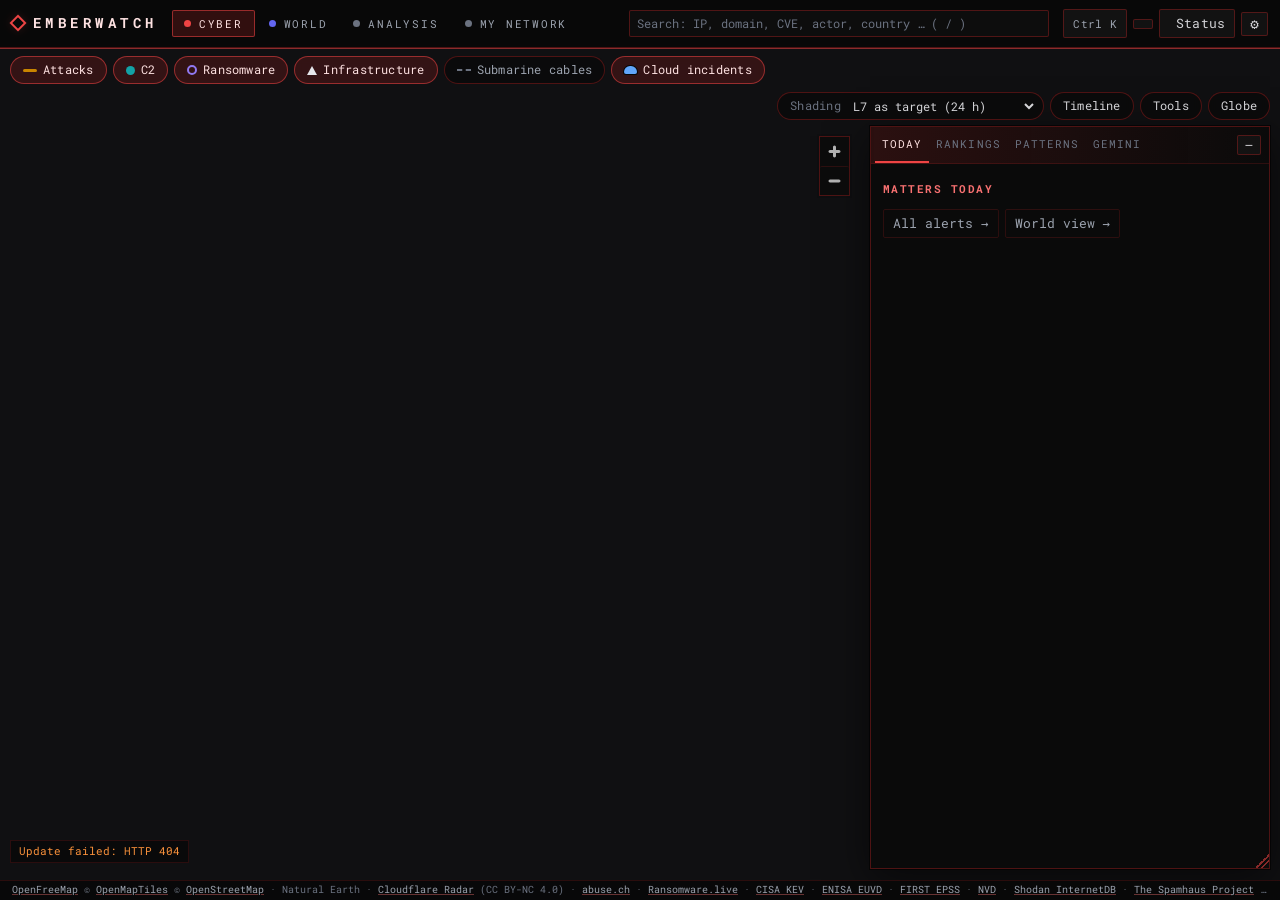
==== commit e804016d: "3.3 WIP: Oberfläche (Cloud-Ebene, Seekabel, Sperren, GDELT, Messdaten-Abgleich, Plattform-Störungen," ====
--- a/frontend/index.html
+++ b/frontend/index.html
@@ -68,6 +68,7 @@
       <label class="chip" data-i18n-title="legend.ransom"><input type="checkbox" id="lyr-ransom" checked><i class="sw sw-ransom" aria-hidden="true"></i><span data-i18n="chip.ransom"></span></label>
       <label class="chip" data-i18n-title="legend.infra"><input type="checkbox" id="lyr-infra" checked><i class="sw sw-infra" aria-hidden="true"></i><span data-i18n="chip.infra"></span></label>
       <label class="chip" data-i18n-title="legend.cables"><input type="checkbox" id="lyr-cables"><i class="sw sw-cable" aria-hidden="true"></i><span data-i18n="chip.cables"></span></label>
+      <label class="chip" data-i18n-title="legend.cloud"><input type="checkbox" id="lyr-cloud" checked><i class="sw sw-cloud" aria-hidden="true"></i><span data-i18n="chip.cloud"></span></label>
     </div>
     <div class="mb-side mb-cyber mb-right">
       <label class="pill-select"><span data-i18n="choro.label"></span>
@@ -89,6 +90,8 @@
     <div class="mb-side mb-welt layers" role="group" data-i18n-aria="wl.layers">
       <label class="chip" data-i18n-title="wl.chip.pairs_title"><input type="checkbox" id="wl-arcs" checked><i class="sw sw-wpair" aria-hidden="true"></i><span data-i18n="wl.chip.pairs"></span></label>
       <label class="chip" data-i18n-title="wl.chip.dots_title"><input type="checkbox" id="wl-dots" checked><i class="sw sw-wdot" aria-hidden="true"></i><span data-i18n="wl.chip.dots"></span></label>
+      <label class="chip" data-i18n-title="wl.chip.cables_title"><input type="checkbox" id="wl-cables" checked><i class="sw sw-wcable" aria-hidden="true"></i><span data-i18n="wl.chip.cables"></span></label>
+      <label class="chip" data-i18n-title="wl.chip.block_title"><input type="checkbox" id="wl-block"><i class="sw sw-wshut" aria-hidden="true"></i><span data-i18n="wl.chip.block"></span></label>
       <label class="chip" data-i18n-title="wl.chip.confirmed_title"><input type="checkbox" id="wl-confirmed"><i class="sw sw-wcheck" aria-hidden="true"></i><span data-i18n="wl.chip.confirmed"></span></label>
       <label class="chip" data-i18n-title="wl.chip.law_title"><input type="checkbox" id="wl-law"><i class="sw sw-wlaw" aria-hidden="true"></i><span data-i18n="wl.chip.law"></span></label>
       <label class="pill-select"><span data-i18n="wl.sources"></span><select id="wl-source"></select></label>
@@ -119,6 +122,7 @@
         <button role="tab" aria-selected="true" data-side="news" data-i18n="wl.tab.news"></button>
         <button role="tab" aria-selected="false" data-side="actors" data-i18n="wl.tab.actors"></button>
         <button role="tab" aria-selected="false" data-side="pairs" data-i18n="wl.tab.pairs"></button>
+        <button role="tab" aria-selected="false" data-side="block" data-i18n="wl.tab.block"></button>
         <button role="tab" aria-selected="false" data-side="brief" data-i18n="wl.tab.brief"></button>
       </nav>
       <button type="button" class="collapse" data-collapse="side" aria-expanded="true"><span aria-hidden="true">–</span><span class="sr-only"></span></button>
@@ -168,6 +172,7 @@
       <section class="tp mb-welt" id="tp-news" role="tabpanel"></section>
       <section class="tp mb-welt" id="tp-actors" role="tabpanel" hidden></section>
       <section class="tp mb-welt" id="tp-pairs" role="tabpanel" hidden></section>
+      <section class="tp mb-welt" id="tp-block" role="tabpanel" hidden></section>
       <section class="tp mb-welt" id="tp-brief" role="tabpanel" hidden></section>
     </div>
   </aside>
@@ -233,10 +238,13 @@
       <span class="tl-day" id="tl-day" data-i18n="tl.no_history"></span>
     </div>
     <p class="credits mb-cyber">
+      <a href="https://openfreemap.org" rel="noopener noreferrer" target="_blank">OpenFreeMap</a> © <a href="https://www.openmaptiles.org" rel="noopener noreferrer" target="_blank">OpenMapTiles</a>
+      © <a href="https://www.openstreetmap.org/copyright" rel="noopener noreferrer" target="_blank">OpenStreetMap</a> · Natural Earth ·
       <a href="https://radar.cloudflare.com" rel="noopener noreferrer" target="_blank">Cloudflare Radar</a> (CC BY-NC 4.0) ·
       <a href="https://abuse.ch" rel="noopener noreferrer" target="_blank">abuse.ch</a> ·
       <a href="https://www.ransomware.live" rel="noopener noreferrer" target="_blank">Ransomware.live</a> ·
       <a href="https://www.cisa.gov/known-exploited-vulnerabilities-catalog" rel="noopener noreferrer" target="_blank">CISA KEV</a> ·
+      <a href="https://euvd.enisa.europa.eu" rel="noopener noreferrer" target="_blank">ENISA EUVD</a> ·
       <a href="https://www.first.org/epss/" rel="noopener noreferrer" target="_blank">FIRST EPSS</a> ·
       <a href="https://nvd.nist.gov" rel="noopener noreferrer" target="_blank">NVD</a> ·
       <a href="https://internetdb.shodan.io" rel="noopener noreferrer" target="_blank">Shodan InternetDB</a> ·
@@ -244,16 +252,17 @@
       <a href="https://ris-live.ripe.net" rel="noopener noreferrer" target="_blank">RIPE NCC RIS</a> ·
       <a href="https://sslmate.com/certspotter/" rel="noopener noreferrer" target="_blank">Cert Spotter</a> ·
       <a href="https://db-ip.com" rel="noopener noreferrer" target="_blank">IP Geolocation by DB-IP</a> ·
-      <a href="https://www.submarinecablemap.com" rel="noopener noreferrer" target="_blank">TeleGeography</a> (CC BY-NC-SA 3.0, 2021) ·
-      <a href="https://openfreemap.org" rel="noopener noreferrer" target="_blank">OpenFreeMap</a> © <a href="https://www.openmaptiles.org" rel="noopener noreferrer" target="_blank">OpenMapTiles</a>
-      © <a href="https://www.openstreetmap.org/copyright" rel="noopener noreferrer" target="_blank">OpenStreetMap</a> · Natural Earth
+      <a href="https://www.submarinecablemap.com" rel="noopener noreferrer" target="_blank">TeleGeography</a> (CC BY-NC-SA 3.0, 2021)
     </p>
     <p class="credits mb-welt">
+      <a href="https://openfreemap.org" rel="noopener noreferrer" target="_blank">OpenFreeMap</a> © <a href="https://www.openmaptiles.org" rel="noopener noreferrer" target="_blank">OpenMapTiles</a>
+      © <a href="https://www.openstreetmap.org/copyright" rel="noopener noreferrer" target="_blank">OpenStreetMap</a> · Natural Earth ·
       <span data-i18n="wl.credits"></span>
       <a href="https://github.com/MISP/misp-galaxy" rel="noopener noreferrer" target="_blank">MISP Galaxy</a> (CC0 1.0 / BSD-2-Clause) ·
       <a href="https://radar.cloudflare.com" rel="noopener noreferrer" target="_blank">Cloudflare Radar</a> (CC BY-NC 4.0) ·
-      <a href="https://openfreemap.org" rel="noopener noreferrer" target="_blank">OpenFreeMap</a> © <a href="https://www.openmaptiles.org" rel="noopener noreferrer" target="_blank">OpenMapTiles</a>
-      © <a href="https://www.openstreetmap.org/copyright" rel="noopener noreferrer" target="_blank">OpenStreetMap</a> · Natural Earth
+      <a href="https://ooni.org/data/" rel="noopener noreferrer" target="_blank">OONI</a> (CC BY-NC-SA 4.0) ·
+      <a href="https://www.gdeltproject.org/" rel="noopener noreferrer" target="_blank">GDELT Project</a> ·
+      <a href="https://www.submarinecablemap.com" rel="noopener noreferrer" target="_blank">TeleGeography</a> (CC BY-NC-SA 3.0, 2021)
     </p>
   </footer>
 
--- a/frontend/styles.css
+++ b/frontend/styles.css
@@ -268,6 +268,7 @@
 .filters { display: grid; grid-template-columns: 1fr 1fr; gap: 6px; margin: 8px 0 4px; }
 .filters label { display: grid; gap: 2px; color: var(--text-3); font-size: 10.5px; }
 .filters select, .filters input { width: 100%; font-size: 11.5px; }
+.filters input[type="checkbox"] { width: auto; flex: none; } /* not stretched: the label text stays on one line */
 .btnrow { display: flex; gap: 6px; flex-wrap: wrap; margin: 8px 0 2px; }
 .btnrow a, .btnrow button { font-size: 11px; }
 a.btn {
@@ -420,6 +421,7 @@
 .timeline .live.on { border-color: var(--accent-strong); color: var(--heading); background: rgba(127, 29, 29, 0.45); }
 .tl-day { min-width: 210px; text-align: right; color: var(--text-2); font-size: 11.5px; }
 .credits { margin: 0; font-size: 10px; color: var(--text-3); white-space: nowrap; overflow: hidden; text-overflow: ellipsis; }
+.credits:hover, .credits:focus-within { white-space: normal; } /* the full list of sources, also by keyboard */
 body.mode-cyber.tl-on .credits { margin-top: 3px; }
 .credits a { color: var(--text-2); }
 
@@ -576,7 +578,7 @@
 /* --- pages ---------------------------------------------------------------------------------- */
 .page {
   position: fixed; top: var(--top-h); left: 0; right: 0; bottom: 0; z-index: 5000;
-  background: var(--bg); display: grid; grid-template-columns: 210px minmax(0, 1fr);
+  background: var(--bg); display: grid; grid-template-columns: 236px minmax(0, 1fr);
 }
 .page[hidden] { display: none; }
 .page-nav { border-right: 1px solid var(--border-soft); overflow-y: auto; padding: 12px 0 24px; background: #0b0b0c; }
@@ -586,6 +588,7 @@
 }
 .page-nav a:hover { color: var(--heading); background: var(--hover); }
 .page-nav a.on { color: var(--heading); border-left-color: var(--accent-strong); background: rgba(127, 29, 29, 0.22); }
+.page-nav a .lbl { min-width: 0; overflow: hidden; text-overflow: ellipsis; }
 .page-nav a .kind { min-width: 0; flex: none; }
 .page-nav h4 { margin: 14px 14px 4px; font-size: 10px; letter-spacing: 0.16em; text-transform: uppercase; color: var(--text-3); }
 .page-main { overflow-y: auto; padding: 18px 26px 60px; }
@@ -740,7 +743,7 @@
 .filters.wide { display: flex; flex-wrap: wrap; grid-template-columns: none; gap: 8px 10px; align-items: end; margin: 6px 0 10px; }
 .filters.wide label { min-width: 120px; }
 .filters.wide label.grow { flex: 1; min-width: 200px; }
-.filters.wide label.pcheck { min-width: 0; }
+.filters.wide label.pcheck { min-width: 0; white-space: nowrap; padding-bottom: 6px; }
 .cc-in { width: 60px; text-transform: uppercase; }
 
 /* --- map tool bar and result window (situation view) -------------------------------------------------------- */
@@ -864,7 +867,7 @@
   border-radius: 999px; padding: 4px 12px; border: 1px solid var(--border); background: rgba(10, 10, 10, 0.82);
   backdrop-filter: blur(4px); font-size: 11.5px; letter-spacing: 0.02em; line-height: 18px;
 }
-.modebar .chip { color: var(--text-2); }
+.modebar .chip { color: var(--text-2); white-space: nowrap; }
 .modebar .chip:has(input:checked) { color: var(--heading); border-color: var(--border-strong); background: rgba(127, 29, 29, 0.32); }
 body.area-welt .modebar .chip:has(input:checked) { background: rgba(49, 46, 129, 0.45); }
 .pill[aria-pressed="true"] { border-color: var(--border-strong); color: var(--heading); background: rgba(127, 29, 29, 0.32); }
@@ -1035,3 +1038,39 @@
   .ncard { grid-template-columns: 84px minmax(0, 1fr); }
   .nthumb { width: 84px; height: 56px; }
 }
+
+/* 3.3: cloud incidents, submarine cables and blocking in the Weltlage, comparison with measurements */
+.sw-cloud { width: 13px; height: 8px; border-radius: 6px 6px 2px 2px; background: #60a5fa; box-shadow: 0 0 0 1px #060607; }
+.sw-wcable { width: 14px; height: 0; border-top: 2px solid #c7d2fe; }
+.sw-wshut { width: 10px; height: 9px; background: rgba(251, 113, 133, 0.62); border: 1px solid rgba(251, 113, 133, 0.9); }
+.sw-wblock { width: 10px; height: 9px; background: rgba(251, 113, 133, 0.2); border: 1px solid rgba(251, 113, 133, 0.5); }
+.gov.web { border-style: dashed; color: var(--text-2); }
+.wtag.chk { color: #bbf7d0; border-color: rgba(34, 197, 94, 0.55); }
+.wl-checks { display: flex; flex-wrap: wrap; gap: 2px 14px; margin: 4px 0 6px; }
+.web-note { border-left: 2px dashed var(--border-strong); padding-left: 8px; }
+.chk-verdict { font-weight: 600; }
+.chk-verdict.supported { color: #86efac; }
+.chk-verdict.unclear { color: var(--text-2); }
+.chk-list { list-style: none; margin: 4px 0 8px; padding: 0; }
+.chk-list li { display: grid; grid-template-columns: 104px minmax(0, 1fr); gap: 10px; padding: 7px 0; border-top: 1px solid rgba(255, 255, 255, 0.05); }
+.chk-r { align-self: start; text-align: center; font-size: 10px; letter-spacing: 0.08em; text-transform: uppercase; line-height: 18px; border: 1px solid var(--border-soft); color: var(--text-2); }
+.chk-r.supported { color: #86efac; border-color: rgba(34, 197, 94, 0.55); }
+.chk-r.unclear { border-style: dashed; color: var(--text-3); }
+.chk-body { display: grid; gap: 2px; min-width: 0; font-family: var(--sans); font-size: 13px; overflow-wrap: anywhere; }
+.chk-body strong { font-weight: 600; color: var(--heading); }
+.chk-body strong a { color: inherit; }
+.chk-detail { display: grid; gap: 1px; color: var(--text-2); font-size: 12px; }
+.cable-list li { margin: 3px 0; font-family: var(--sans); font-size: 13px; }
+.blk { width: 100%; }
+.blk td, .blk th { font-size: 11.5px; padding-left: 4px; padding-right: 4px; }
+.blk td.num, .blk th.num { text-align: right; white-space: nowrap; }
+.blk td .muted { font-size: 10.5px; }
+.blk-links a { font-size: 10.5px; }
+.blk-shut li { margin: 4px 0; font-size: 12px; }
+.tag.xp { border-color: rgba(251, 146, 60, 0.45); color: #fdba74; }
+.pf-used { margin-top: 18px; }
+.pf-boxes { display: flex; flex-wrap: wrap; gap: 6px 18px; margin: 6px 0; }
+table.res td:has(+ td > .cell-list) { white-space: nowrap; word-break: normal; } /* the label of a row with a list of links */
+.cell-list { line-height: 1.6; }
+.cell-list a { text-decoration-color: rgba(248, 113, 113, 0.3); }
+table.res.kev td:first-child { white-space: nowrap; word-break: normal; } /* CVE and EUVD ids are never broken */
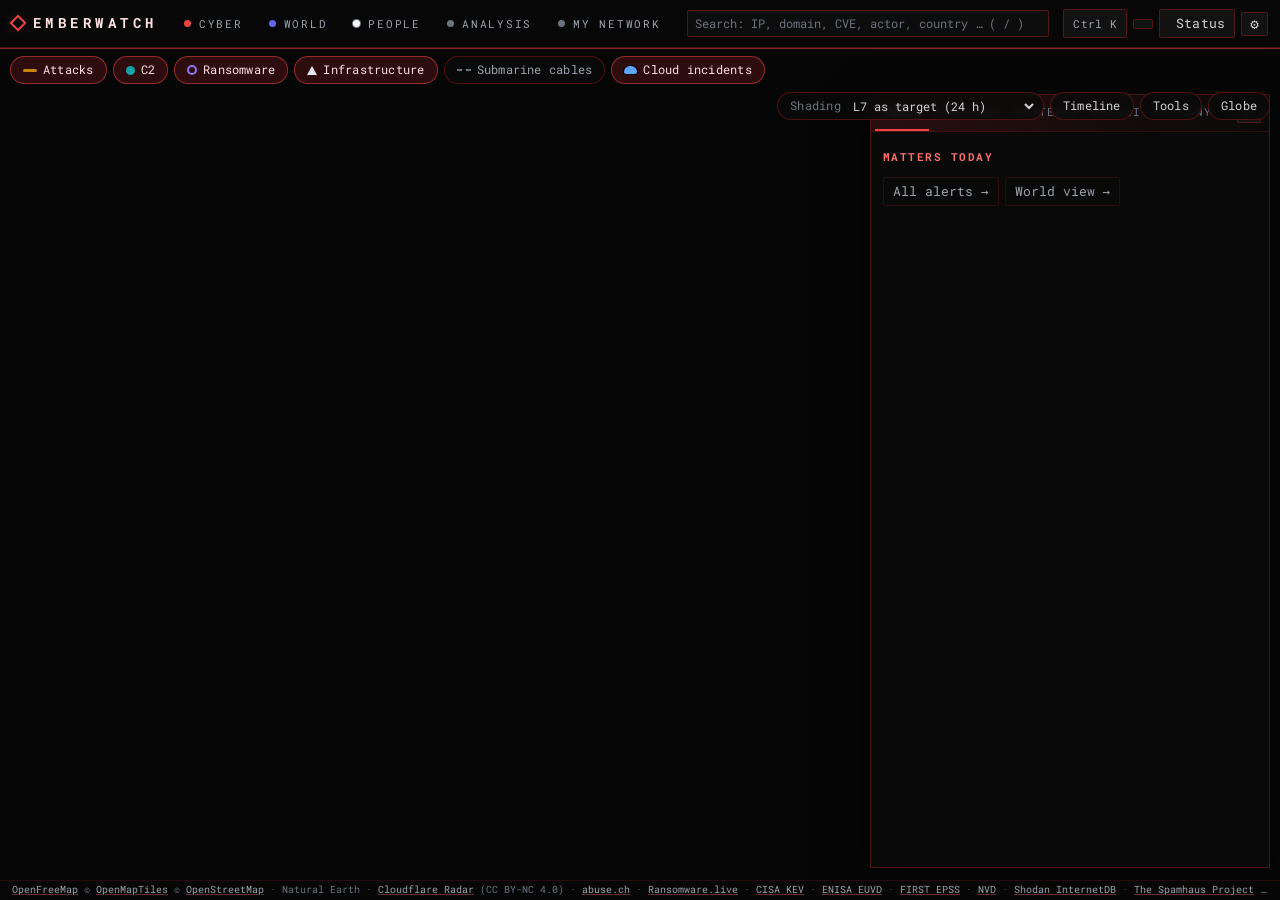
==== commit 16f995e3: "4.0 WIP: Oberfläche für Konten, Rollen, Firma-Tab, Personen mit Graph, Telegram-Fenster, Globus-Rota" ====
--- a/frontend/index.html
+++ b/frontend/index.html
@@ -38,6 +38,7 @@
     <nav class="areas" id="areas" data-i18n-aria="area.nav">
       <a href="#/lage" data-area="lage" class="ar-cyber" data-i18n="area.lage" data-i18n-title="area.lage_title"></a>
       <a href="#/welt" data-area="welt" class="ar-welt" data-i18n="area.welt" data-i18n-title="area.welt_title"></a>
+      <a href="#/personen" data-area="personen" class="ar-osint admin-only" data-i18n="area.personen" data-i18n-title="area.personen_title"></a>
       <a href="#/analyse" data-area="analyse" data-i18n="area.analyse" data-i18n-title="area.analyse_title"></a>
       <a href="#/netz" data-area="netz" data-i18n="area.netz" data-i18n-title="area.netz_title"></a>
     </nav>
@@ -53,12 +54,14 @@
       <button type="button" id="btn-alerts" class="alert-btn" data-i18n-title="btn.alerts_title"><span id="alert-badge"></span></button>
       <button type="button" id="btn-status" class="status-btn" data-i18n-title="btn.status_title"><span class="dots" id="status-dots"></span><span data-i18n="btn.status"></span></button>
       <button type="button" id="btn-settings" class="icon-btn" data-i18n-title="btn.settings_title"><span aria-hidden="true">⚙</span><span class="sr-only" data-i18n="btn.settings"></span></button>
+      <button type="button" id="btn-user" class="user-btn" hidden aria-haspopup="true" aria-expanded="false"><span class="u-mark" id="user-mark" aria-hidden="true"></span><span class="u-name" id="user-name"></span><span class="u-role" id="user-role"></span></button>
     </div>
   </header>
 
   <!-- popovers -->
   <section class="panel popover" id="status-panel" hidden data-i18n-aria="btn.status"></section>
   <section class="panel popover" id="settings-panel" hidden data-i18n-aria="set.title"></section>
+  <section class="panel popover user-panel" id="user-panel" hidden data-i18n-aria="acct.menu"></section>
 
   <!-- mode band: layers and controls of the map view -->
   <div class="hud modebar" id="modebar">
@@ -84,8 +87,8 @@
         </select>
       </label>
       <button type="button" class="pill" id="btn-timeline" aria-pressed="false" data-i18n="mb.timeline" data-i18n-title="mb.timeline_title"></button>
-      <button type="button" class="pill" id="btn-maptools" aria-pressed="false" data-i18n="mb.tools" data-i18n-title="mb.tools_title"></button>
-      <button type="button" class="pill" id="btn-projection" data-i18n="btn.globe" data-i18n-title="btn.projection_title"></button>
+      <button type="button" class="pill admin-only" id="btn-maptools" aria-pressed="false" data-i18n="mb.tools" data-i18n-title="mb.tools_title"></button>
+      <button type="button" class="pill proj-btn" id="btn-projection" data-i18n="btn.globe" data-i18n-title="btn.projection_title"></button>
     </div>
     <div class="mb-side mb-welt layers" role="group" data-i18n-aria="wl.layers">
       <label class="chip" data-i18n-title="wl.chip.pairs_title"><input type="checkbox" id="wl-arcs" checked><i class="sw sw-wpair" aria-hidden="true"></i><span data-i18n="wl.chip.pairs"></span></label>
@@ -97,6 +100,7 @@
       <label class="pill-select"><span data-i18n="wl.sources"></span><select id="wl-source"></select></label>
     </div>
     <div class="mb-side mb-welt mb-right">
+      <button type="button" class="pill" id="btn-telegram" aria-pressed="false" data-i18n="tg.pill" data-i18n-title="tg.pill_title"></button>
       <label class="pill-select"><span data-i18n="wl.focus"></span><select id="wl-focus"></select></label>
       <label class="pill-select"><span data-i18n="wl.period"></span>
         <select id="wl-days">
@@ -106,6 +110,27 @@
           <option value="90" data-i18n="wl.d90"></option>
         </select>
       </label>
+      <button type="button" class="pill proj-btn" data-i18n="btn.globe" data-i18n-title="btn.projection_title"></button>
+    </div>
+    <!-- Personen: search in a case, map layers -->
+    <form class="mb-side mb-osint os-search" id="os-form" autocomplete="off">
+      <label class="pill-select"><span data-i18n="os.case"></span><select id="os-case"></select></label>
+      <label class="pill-select"><span data-i18n="os.kind"></span>
+        <select id="os-kind">
+          <option value="username" data-i18n="os.kind.username"></option>
+          <option value="email" data-i18n="os.kind.email"></option>
+          <option value="name" data-i18n="os.kind.name"></option>
+        </select>
+      </label>
+      <label for="os-q" class="sr-only" data-i18n="os.query"></label>
+      <input id="os-q" type="search" maxlength="254" spellcheck="false" data-i18n-placeholder="os.query_ph">
+      <button type="submit" class="primary" id="os-go" data-i18n="os.search"></button>
+    </form>
+    <div class="mb-side mb-osint mb-right layers" role="group" data-i18n-aria="layer.group">
+      <label class="chip" data-i18n-title="os.chip.ops_title"><input type="checkbox" id="os-ops" checked><i class="sw sw-oops" aria-hidden="true"></i><span data-i18n="os.chip.ops"></span></label>
+      <label class="chip" data-i18n-title="os.chip.locs_title"><input type="checkbox" id="os-locs" checked><i class="sw sw-oloc" aria-hidden="true"></i><span data-i18n="os.chip.locs"></span></label>
+      <button type="button" class="pill" id="btn-graph" aria-pressed="false" data-i18n="os.graph" data-i18n-title="os.graph_title"></button>
+      <button type="button" class="pill proj-btn" data-i18n="btn.globe" data-i18n-title="btn.projection_title"></button>
     </div>
   </div>
 
@@ -117,6 +142,7 @@
         <button role="tab" aria-selected="false" data-side="rank" data-i18n="side.rank"></button>
         <button role="tab" aria-selected="false" data-side="patterns" data-i18n="side.patterns"></button>
         <button role="tab" aria-selected="false" data-side="ai" data-i18n="side.ai"></button>
+        <button role="tab" aria-selected="false" data-side="owner" data-i18n="side.owner" data-i18n-title="ow.title"></button>
       </nav>
       <nav class="tabs side-tabs mb-welt" role="tablist" id="tabs-welt">
         <button role="tab" aria-selected="true" data-side="news" data-i18n="wl.tab.news"></button>
@@ -124,6 +150,11 @@
         <button role="tab" aria-selected="false" data-side="pairs" data-i18n="wl.tab.pairs"></button>
         <button role="tab" aria-selected="false" data-side="block" data-i18n="wl.tab.block"></button>
         <button role="tab" aria-selected="false" data-side="brief" data-i18n="wl.tab.brief"></button>
+      </nav>
+      <nav class="tabs side-tabs mb-osint" role="tablist" id="tabs-osint">
+        <button role="tab" aria-selected="true" data-side="o-hits" data-i18n="os.tab.hits"></button>
+        <button role="tab" aria-selected="false" data-side="o-links" data-i18n="os.tab.links"></button>
+        <button role="tab" aria-selected="false" data-side="o-cases" data-i18n="os.tab.cases"></button>
       </nav>
       <button type="button" class="collapse" data-collapse="side" aria-expanded="true"><span aria-hidden="true">–</span><span class="sr-only"></span></button>
     </div>
@@ -156,12 +187,13 @@
 
       <section class="tp mb-cyber" id="tp-ai" role="tabpanel" hidden>
         <div class="tp-row"><h3 class="tp-h" data-i18n="sect.ai"></h3><select id="ai-history" data-i18n-aria="ai.history"><option value="" data-i18n="ai.history"></option></select></div>
-        <div class="ai-actions">
+        <div class="ai-actions admin-only">
           <button type="button" data-scope="global" data-i18n="ai.global"></button>
           <button type="button" data-scope="region" id="ai-region" hidden></button>
           <button type="button" data-scope="country" id="ai-country" disabled data-i18n="ai.country"></button>
         </div>
-        <form class="ai-ask" id="ai-ask">
+        <p class="note viewer-only" data-i18n="role.viewer_ai"></p>
+        <form class="ai-ask admin-only" id="ai-ask">
           <label for="ai-question" class="sr-only" data-i18n="ai.question_label"></label>
           <textarea id="ai-question" rows="2" maxlength="600" data-i18n-placeholder="ai.question_ph"></textarea>
           <button type="submit" data-i18n="ai.ask"></button>
@@ -174,8 +206,41 @@
       <section class="tp mb-welt" id="tp-pairs" role="tabpanel" hidden></section>
       <section class="tp mb-welt" id="tp-block" role="tabpanel" hidden></section>
       <section class="tp mb-welt" id="tp-brief" role="tabpanel" hidden></section>
+
+      <section class="tp mb-cyber owner" id="tp-owner" role="tabpanel" hidden></section>
+
+      <section class="tp mb-osint" id="tp-o-hits" role="tabpanel"></section>
+      <section class="tp mb-osint" id="tp-o-links" role="tabpanel" hidden></section>
+      <section class="tp mb-osint" id="tp-o-cases" role="tabpanel" hidden></section>
     </div>
   </aside>
+
+  <!-- Personen: one account in its context -->
+  <section class="panel drawer osint-drawer" id="osint-drawer" hidden data-i18n-aria="os.drawer">
+    <div class="panel-head">
+      <h2 data-i18n="os.drawer"></h2>
+      <button type="button" class="collapse" id="osint-drawer-close" data-i18n-title="panel.close"><span aria-hidden="true">×</span><span class="sr-only" data-i18n="panel.close"></span></button>
+    </div>
+    <div class="panel-body" id="osint-drawer-body"></div>
+  </section>
+
+  <!-- Personen: link graph (window) -->
+  <section class="panel panel-graph" id="panel-graph" hidden data-i18n-aria="os.graph">
+    <div class="panel-head">
+      <h2 data-i18n="os.graph"></h2>
+      <button type="button" class="collapse" id="graph-close" data-i18n-title="panel.close"><span aria-hidden="true">×</span><span class="sr-only" data-i18n="panel.close"></span></button>
+    </div>
+    <div class="panel-body graph-body" id="graph-body"></div>
+  </section>
+
+  <!-- Weltlage: Telegram channels (window) -->
+  <section class="panel panel-tg" id="panel-tg" hidden data-i18n-aria="tg.title">
+    <div class="panel-head">
+      <h2 data-i18n="tg.title"></h2>
+      <button type="button" class="collapse" id="tg-close" data-i18n-title="panel.close"><span aria-hidden="true">×</span><span class="sr-only" data-i18n="panel.close"></span></button>
+    </div>
+    <div class="panel-body" id="tg-body"></div>
+  </section>
 
   <!-- Weltlage: one report in its context -->
   <section class="panel drawer" id="news-drawer" hidden data-i18n-aria="wl.drawer">
@@ -226,6 +291,12 @@
   <main class="page" id="area-netz" hidden data-i18n-aria="area.netz">
     <nav class="page-nav" id="nz-nav" data-i18n-aria="area.netz"></nav>
     <div class="page-main" id="nz-main"></div>
+  </main>
+
+  <!-- account area: own account, users, audit log -->
+  <main class="page" id="area-konto" hidden data-i18n-aria="acct.area">
+    <nav class="page-nav" id="ko-nav" data-i18n-aria="acct.area"></nav>
+    <div class="page-main" id="ko-main"></div>
   </main>
 
   <!-- timeline (Cyberlage, on demand) and credits -->
@@ -264,6 +335,13 @@
       <a href="https://www.gdeltproject.org/" rel="noopener noreferrer" target="_blank">GDELT Project</a> ·
       <a href="https://www.submarinecablemap.com" rel="noopener noreferrer" target="_blank">TeleGeography</a> (CC BY-NC-SA 3.0, 2021)
     </p>
+    <p class="credits mb-osint">
+      <a href="https://openfreemap.org" rel="noopener noreferrer" target="_blank">OpenFreeMap</a> © <a href="https://www.openmaptiles.org" rel="noopener noreferrer" target="_blank">OpenMapTiles</a>
+      © <a href="https://www.openstreetmap.org/copyright" rel="noopener noreferrer" target="_blank">OpenStreetMap</a> · Natural Earth ·
+      <span data-i18n="os.credits"></span>
+      <a href="https://github.com/sherlock-project/sherlock" rel="noopener noreferrer" target="_blank">Sherlock</a> (MIT) ·
+      <span data-i18n="os.credits_wmn"></span> <a href="https://github.com/WebBreacher/WhatsMyName" rel="noopener noreferrer" target="_blank">WhatsMyName</a> <span data-i18n="os.credits_wmn2"></span> (CC BY-SA 4.0)
+    </p>
   </footer>
 
   <div class="print-area" id="print-area" aria-hidden="true"></div>
--- a/frontend/styles.css
+++ b/frontend/styles.css
@@ -115,7 +115,7 @@
 button:hover:not(:disabled) { border-color: var(--border-strong); background: var(--hover); color: var(--heading); }
 button:disabled { opacity: 0.4; cursor: not-allowed; }
 button.primary { border-color: var(--border-strong); color: var(--heading); background: rgba(127, 29, 29, 0.35); }
-select, textarea, input[type="text"], input[type="search"], input[type="number"] {
+select, textarea, input[type="text"], input[type="search"], input[type="number"], input[type="password"] {
   background: rgba(14, 14, 14, 0.95);
   border: 1px solid var(--border);
   border-radius: 2px;
@@ -224,7 +224,8 @@
 .popover .dot.ok { background: var(--ok); }
 .popover .dot.fail { background: var(--sev-high); }
 .popover input[type="range"] { flex: 1; accent-color: var(--accent-strong); }
-.popover label.row { cursor: pointer; }
+.popover label.row { cursor: pointer; flex-wrap: nowrap; align-items: baseline; }
+.popover kbd { white-space: nowrap; }
 kbd { font: inherit; border: 1px solid var(--border); padding: 0 5px; border-radius: 2px; color: var(--heading); }
 .icon-btn { padding: 2px 8px; font-size: 14px; line-height: 18px; }
 .popover h3 { margin: 10px 0 4px; font-size: 10.5px; letter-spacing: 0.16em; text-transform: uppercase; color: var(--accent); }
@@ -571,9 +572,9 @@
 .alert-btn.hot b { background: var(--sev-high); color: #fff; }
 
 /* elements of the situation view are hidden while a page covers the map */
-body:not(.area-lage):not(.area-welt) :is(.side, .drawer, .modebar, .kpidock, .hud-bottom, .map-tip, .maplibregl-ctrl-top-right, .maplibregl-ctrl-bottom-right) { display: none !important; }
+body:not(.area-lage):not(.area-welt):not(.area-personen) :is(.side, .drawer, .modebar, .kpidock, .hud-bottom, .map-tip, .maplibregl-ctrl-top-right, .maplibregl-ctrl-bottom-right) { display: none !important; }
 body:not(.area-lage) :is(.maptools, #panel-tools, .map-note) { display: none !important; }
-body.mode-cyber .mb-welt, body.mode-welt .mb-cyber { display: none !important; }
+body.mode-cyber .mb-welt, body.mode-welt .mb-cyber, body:not(.mode-osint) .mb-osint, body.mode-osint :is(.mb-cyber, .mb-welt) { display: none !important; }
 
 /* --- pages ---------------------------------------------------------------------------------- */
 .page {
@@ -845,7 +846,7 @@
 body.area-welt .timeline .live.on { background: rgba(49, 46, 129, 0.45); }
 .hud-top { border-bottom: 1px solid var(--border); box-shadow: 0 1px 0 rgba(239, 68, 68, 0.55); }
 body.area-welt .hud-top { box-shadow: 0 1px 0 rgba(99, 102, 241, 0.8); }
-body:is(.area-analyse, .area-netz) .hud-top { box-shadow: none; }
+body:is(.area-analyse, .area-netz, .area-konto) .hud-top { box-shadow: none; }
 
 /* header: four areas with colour dots */
 .areas a { display: inline-flex; align-items: center; gap: 8px; }
@@ -1047,6 +1048,7 @@
 .gov.web { border-style: dashed; color: var(--text-2); }
 .wtag.chk { color: #bbf7d0; border-color: rgba(34, 197, 94, 0.55); }
 .wl-checks { display: flex; flex-wrap: wrap; gap: 2px 14px; margin: 4px 0 6px; }
+.wl-checks .wl-mine { margin: 0; }
 .web-note { border-left: 2px dashed var(--border-strong); padding-left: 8px; }
 .chk-verdict { font-weight: 600; }
 .chk-verdict.supported { color: #86efac; }
@@ -1074,3 +1076,304 @@
 .cell-list { line-height: 1.6; }
 .cell-list a { text-decoration-color: rgba(248, 113, 113, 0.3); }
 table.res.kev td:first-child { white-space: nowrap; word-break: normal; } /* CVE and EUVD ids are never broken */
+
+/* ======================================================================================
+   4.0: roles, accounts and sign-in, "who owns this IP", Personen (black and white), link graph, Telegram window
+   ====================================================================================== */
+
+/* roles: the server decides; the interface hides what a reader cannot use */
+body.role-viewer .admin-only, body:not(.role-viewer) .viewer-only { display: none !important; }
+.row { display: flex; gap: 6px; flex-wrap: wrap; align-items: center; margin: 6px 0; }
+
+/* windows of one area only */
+body:not(.area-personen) :is(#panel-graph, #osint-drawer) { display: none !important; }
+body:not(.area-welt) #panel-tg { display: none !important; }
+
+/* header: user button and menu */
+.user-btn { display: inline-flex; align-items: center; gap: 7px; padding: 2px 9px 2px 3px; white-space: nowrap; }
+.user-btn .u-mark { width: 22px; height: 22px; display: grid; place-items: center; border: 1px solid var(--border-strong); color: var(--heading); font-weight: 700; font-size: 11px; }
+.user-btn .u-name { max-width: 120px; overflow: hidden; text-overflow: ellipsis; }
+.user-btn .u-role { font-size: 10px; letter-spacing: 0.08em; text-transform: uppercase; color: var(--text-3); }
+body.role-viewer .user-btn .u-role { color: var(--sev-medium); }
+.user-panel { width: 260px; }
+.um-head { display: grid; gap: 2px; padding-bottom: 8px; margin-bottom: 4px; border-bottom: 1px solid var(--border-soft); }
+.um-head b { color: var(--heading); font-size: 13px; }
+.um-links { display: grid; margin: 0 -14px 6px; }
+.um-links a { padding: 6px 14px; color: var(--text); text-decoration: none; }
+.um-links a:hover { background: var(--hover); color: var(--heading); }
+.areas a.ar-osint::before { background: #f5f5f5; box-shadow: 0 0 0 1px #6b7280; }
+
+/* sign-in in two steps: password, then the second factor */
+.login-steps { list-style: none; display: flex; gap: 8px; margin: 0 0 16px; padding: 0; counter-reset: step; }
+.login-steps li { flex: 1; display: flex; gap: 8px; align-items: baseline; padding-top: 6px; border-top: 2px solid var(--border-soft); color: var(--text-3); font-size: 11px; counter-increment: step; }
+.login-steps li::before { content: counter(step); font-weight: 700; }
+.login-steps li.on { color: var(--heading); border-top-color: var(--accent-strong); }
+.login-lead { margin: 0 0 4px; font-family: var(--sans); font-size: 13px; color: var(--text-2); }
+.qr-box { width: fit-content; margin: 6px auto; padding: 6px; background: #fff; }
+.qr-box img { display: block; image-rendering: pixelated; }
+.secret { margin: 0 0 6px; text-align: center; font-family: var(--mono); letter-spacing: 0.08em; color: var(--heading); word-break: break-all; user-select: all; }
+.codes { columns: 2; list-style: none; margin: 6px 0; padding: 10px 12px; border: 1px dashed var(--border-strong); font-family: var(--mono); font-size: 13px; color: var(--heading); user-select: all; }
+.codes li { padding: 2px 0; }
+.login-card .row { margin: 4px 0; }
+.login-card .check { display: flex; gap: 8px; align-items: center; color: var(--text-2); font-size: 12px; cursor: pointer; }
+.login-card .check input { width: auto; }
+.login-card button.plain { background: none; border-color: transparent; color: var(--text-2); text-decoration: underline; text-underline-offset: 2px; }
+#f-recovery { display: grid; gap: 8px; }
+
+/* account pages */
+.form-grid { display: grid; gap: 8px; max-width: 360px; }
+.form-grid label, .inline-form label, .konto .filters label { display: grid; gap: 3px; color: var(--text-3); font-size: 11px; }
+.form-grid input { width: 100%; }
+.inline-form { align-items: end; margin: 6px 0; }
+.secret-box { display: grid; gap: 6px; margin: 10px 0; padding: 10px 12px; border: 1px dashed var(--border-strong); }
+.secret-box code { font-size: 15px; color: var(--heading); word-break: break-all; user-select: all; }
+.k-label { font-size: 10.5px; letter-spacing: 0.14em; text-transform: uppercase; color: var(--accent); }
+.enroll { display: flex; flex-wrap: wrap; gap: 14px; align-items: flex-start; margin: 8px 0; }
+.konto .filters { max-width: 560px; }
+table.res tr.current td { background: rgba(255, 255, 255, 0.03); }
+table.res tr.muted td { color: var(--text-3); }
+table.res tr.warn td { color: var(--sev-medium); }
+table.users .actions-cell { display: flex; flex-wrap: wrap; gap: 4px; }
+
+/* the rotating globe needs nothing here; settings use .row */
+
+/* --- who owns this IP (Cyberlage, side tab "Firma") ------------------------------------------------------------ */
+.ow-form { display: grid; grid-template-columns: minmax(0, 1fr) auto; gap: 6px; align-items: center; margin: 8px 0 4px; }
+.ow-form input[type="text"] { min-width: 0; }
+.ow-form .check { grid-column: 1 / -1; display: flex; gap: 6px; align-items: center; color: var(--text-2); font-size: 11.5px; cursor: pointer; }
+.ow-steps { list-style: none; display: grid; gap: 4px; margin: 10px 0; padding: 0; font-size: 11.5px; }
+.ow-steps li { display: flex; gap: 8px; align-items: center; color: var(--text-3); }
+.ow-steps li::before { content: ""; flex: none; width: 8px; height: 8px; border: 1px solid var(--text-3); }
+.ow-steps li.now { color: var(--heading); }
+.ow-steps li.now::before { border-color: var(--accent-strong); background: var(--accent-strong); animation: ow-pulse 0.9s ease-in-out infinite alternate; }
+.ow-steps li.done { color: var(--text-2); }
+.ow-steps li.done::before { border-color: var(--ok); background: var(--ok); }
+@keyframes ow-pulse { from { opacity: 0.3; } to { opacity: 1; } }
+.ow-result { margin-top: 10px; }
+.ow-head { margin-bottom: 8px; padding: 2px 0 6px 10px; border-left: 3px solid var(--accent-strong); }
+.ow-ip { margin: 0; font-size: 11px; color: var(--text-3); }
+.ow-name { margin: 2px 0 6px; font-family: var(--sans); font-size: 19px; font-weight: 700; font-stretch: 85%; line-height: 1.2; color: var(--heading); overflow-wrap: anywhere; }
+.ow-sub { display: flex; flex-wrap: wrap; gap: 4px 12px; align-items: center; }
+.ow-sub .note { margin: 0; }
+.ow-conf { display: inline-flex; gap: 7px; align-items: center; font-size: 11px; color: var(--text); }
+.ow-conf .meter { display: inline-flex; gap: 2px; }
+.ow-conf .meter i { width: 12px; height: 6px; background: rgba(255, 255, 255, 0.1); }
+.ow-conf.conf-high .meter i.on { background: var(--ok); }
+.ow-conf.conf-medium .meter i.on { background: var(--sev-medium); }
+.ow-conf.conf-low .meter i.on { background: var(--sev-low); }
+.ow-result h4 { margin: 14px 0 5px; font-size: 10.5px; font-weight: 700; letter-spacing: 0.14em; text-transform: uppercase; color: var(--accent); }
+.ow-domains { list-style: none; margin: 0; padding: 0; font-size: 11.5px; }
+.ow-domains li { padding: 2px 0; }
+.ow-domains li.muted a { color: var(--text-3); }
+.ow-evidence { margin: 0; padding-left: 20px; font-family: var(--sans); font-size: 12.5px; }
+.ow-evidence li { margin: 3px 0; overflow-wrap: anywhere; }
+.ow-evidence li.weak { color: var(--text-3); }
+.ow-notes { list-style: none; margin: 8px 0; padding: 6px 10px; border-left: 2px dashed var(--sev-medium); font-family: var(--sans); font-size: 12px; color: var(--text-2); }
+.ow-notes li + li { margin-top: 4px; }
+
+/* --- Personen: the map, frames and accents in black and white ------------------------------------------------------ */
+body.mode-osint.area-personen {
+  --border: rgba(255, 255, 255, 0.26);
+  --border-strong: rgba(255, 255, 255, 0.72);
+  --border-soft: rgba(255, 255, 255, 0.12);
+  --glow: rgba(255, 255, 255, 0.16);
+  --accent: #e5e5e5;
+  --accent-strong: #ffffff;
+  --hover: rgba(255, 255, 255, 0.08);
+  --panel-raise: rgba(255, 255, 255, 0.04);
+  --heading: #ffffff;
+}
+body.mode-osint #map canvas { filter: grayscale(1) contrast(1.06); }
+body.area-personen a { text-decoration-color: rgba(255, 255, 255, 0.35); }
+body.area-personen ::selection { background: rgba(255, 255, 255, 0.3); }
+body.area-personen .hud-top { box-shadow: 0 1px 0 rgba(255, 255, 255, 0.55); }
+body.area-personen .panel-head { background: linear-gradient(90deg, rgba(255, 255, 255, 0.08), rgba(10, 10, 10, 0)); }
+/* the one strong move of this mode: primary actions inverted, white on black becomes black on white */
+body.area-personen :is(button.primary, a.btn.primary) { background: #f5f5f5; color: #0a0a0a; border-color: #f5f5f5; }
+body.area-personen :is(button.primary, a.btn.primary):hover:not(:disabled) { background: #ffffff; color: #000000; }
+body.area-personen .modebar .chip:has(input:checked), body.area-personen .pill[aria-pressed="true"] { background: rgba(255, 255, 255, 0.14); }
+body.area-personen .areas a[aria-current="page"] { background: rgba(255, 255, 255, 0.12); }
+body.area-personen .areas a.ar-cyber::before { background: #ef4444; }
+body.area-personen .rank .bar i { background: #e5e5e5; }
+body.area-personen .kpi.hot b { color: #ffffff; text-decoration: underline; text-decoration-thickness: 2px; text-underline-offset: 4px; }
+body.area-personen .os-search input[type="search"] { width: 230px; border-radius: 999px; padding: 4px 12px; background: rgba(10, 10, 10, 0.82); }
+.os-search { gap: 6px; }
+.sw-oops { width: 9px; height: 9px; border-radius: 50%; background: #ffffff; box-shadow: 0 0 0 1.5px #000; }
+.sw-oops-unsure { width: 9px; height: 9px; border-radius: 50%; background: #000; box-shadow: 0 0 0 1.5px #bdbdbd; }
+.sw-oloc { width: 11px; height: 11px; border-radius: 50%; border: 2px solid #ffffff; }
+.sw-oline { width: 16px; height: 0; border-top: 1.5px solid rgba(230, 230, 230, 0.7); }
+
+/* side panel: hits, searches, links, cases */
+.os-runs:empty { display: none; }
+.os-run { margin: 10px 0 6px; padding: 8px 10px; border: 1px solid var(--border-strong); }
+.os-run.waiting { border-style: dashed; border-color: var(--border); }
+.os-run-head { display: flex; gap: 8px; align-items: baseline; }
+.os-run-head strong { color: var(--heading); }
+.os-phase { margin: 4px 0; font-size: 11.5px; color: var(--text-2); }
+.os-run progress { width: 100%; height: 4px; accent-color: #ffffff; }
+.os-run .note { margin: 2px 0 0; }
+.os-filters { display: grid; grid-template-columns: 1fr 1fr; gap: 6px; margin: 10px 0 4px; }
+.os-filters select, .os-filters input { width: 100%; min-width: 0; font-size: 11.5px; }
+.hits { list-style: none; margin: 0; padding: 0; }
+.hit { border-bottom: 1px solid rgba(255, 255, 255, 0.06); }
+.hit-row {
+  display: grid; grid-template-columns: 12px minmax(0, 1fr) auto; gap: 10px; align-items: center; width: 100%; text-align: left;
+  padding: 7px 6px 8px 8px; border: 0; border-left: 2px solid transparent; border-radius: 0; background: none;
+}
+.hit-row:hover:not(:disabled) { background: var(--hover); }
+.hit.on .hit-row { border-left-color: #ffffff; background: rgba(255, 255, 255, 0.06); }
+.hit-mark { width: 10px; height: 10px; border-radius: 50%; background: #e5e5e5; }
+.hit-mark.unsure { background: transparent; border: 1.5px dashed #bdbdbd; }
+.hit-main { display: grid; gap: 1px; min-width: 0; }
+.hit-site { overflow: hidden; text-overflow: ellipsis; white-space: nowrap; color: var(--heading); font-weight: 600; }
+.hit-sub { overflow: hidden; text-overflow: ellipsis; white-space: nowrap; color: var(--text-3); font-size: 11px; }
+.hit-tag { font-size: 10px; letter-spacing: 0.06em; text-transform: uppercase; color: var(--text-2); }
+.os-intro { padding: 4px 0 8px; }
+.os-intro p { margin: 10px 0 6px; font-family: var(--sans); font-size: 13px; color: var(--text); }
+.os-slist li { display: flex; flex-wrap: wrap; gap: 0 6px; align-items: baseline; padding: 3px 0; font-size: 11.5px; }
+.os-slist .del { margin-left: auto; }
+.os-pick { margin: 10px 0; padding: 8px 10px 10px; border: 1px solid var(--border-strong); }
+.os-boxes { display: grid; grid-template-columns: repeat(auto-fill, minmax(150px, 1fr)); gap: 4px 10px; margin: 6px 0; }
+.os-nodeform, .os-caseform { display: grid; grid-template-columns: minmax(0, 1fr) minmax(0, 1.4fr); gap: 6px; margin: 6px 0; }
+.os-nodeform :is(input, select), .os-caseform input { width: 100%; min-width: 0; }
+.os-nodeform button, .os-caseform button { justify-self: start; }
+.os-nodeform .note, .os-nodeform .state, .os-caseform .note, .os-caseform .state { grid-column: 1 / -1; margin: 0; }
+.os-current { padding-bottom: 10px; border-bottom: 1px solid var(--border-soft); }
+.os-caseedit { display: grid; gap: 6px; }
+.os-caseedit label { display: grid; gap: 2px; color: var(--text-3); font-size: 10.5px; }
+.os-caseedit textarea { resize: vertical; }
+.os-cases li.on .lbl { color: var(--heading); font-weight: 600; }
+.os-pairs li { padding: 3px 0; font-size: 12px; overflow-wrap: anywhere; }
+.os-pairs li.hint { opacity: 0.8; }
+.os-lists ul { font-size: 11.5px; }
+
+/* drawer: one account */
+.os-url { margin: 4px 0; font-size: 11.5px; }
+.os-links li, .os-conn li { margin: 2px 0; font-size: 12px; overflow-wrap: anywhere; }
+.os-conn li.hint .link { text-decoration-style: dashed; }
+.dnote { padding: 10px 18px 0; }
+
+/* --- link graph (window) ----------------------------------------------------------------------------------------- */
+.panel-graph {
+  top: calc(var(--top-h) + var(--band-h)); left: var(--gap); z-index: 18;
+  width: min(980px, calc(100vw - var(--side-w) - 3 * var(--gap)));
+  height: min(680px, calc(100vh - var(--top-h) - var(--band-h) - var(--bottom-h) - 2 * var(--gap)));
+}
+body.side-collapsed .panel-graph:not(.floating) { width: min(1100px, calc(100vw - 2 * var(--gap))); }
+body.drawer-open .panel-graph:not(.floating) { width: min(980px, calc(100vw - var(--drawer-w) - 3 * var(--gap))); }
+.graph-body { display: flex; flex-direction: column; overflow: hidden; }
+.g-tools { display: flex; flex-wrap: wrap; gap: 6px; align-items: center; padding: 6px 10px; border-bottom: 1px solid var(--border-soft); }
+.g-tools .seg { display: inline-flex; }
+.g-tools .seg button { border-radius: 0; }
+.g-tools .seg button + button { border-left: 0; }
+.g-tools button[aria-pressed="true"] { background: #f5f5f5; color: #0a0a0a; border-color: #f5f5f5; }
+.g-conn { display: inline-flex; flex-wrap: wrap; gap: 6px; }
+.g-conn input { width: 170px; }
+.g-main { flex: 1; min-height: 0; display: grid; grid-template-columns: minmax(0, 1fr) 260px; }
+.g-canvas { position: relative; min-height: 0; overflow: hidden; background: radial-gradient(circle at 50% 45%, #131313 0%, #050505 75%); }
+.graph-svg { position: absolute; inset: 0; display: block; width: 100%; height: 100%; cursor: grab; touch-action: none; user-select: none; }
+.graph-svg:active { cursor: grabbing; }
+.graph-svg.connecting { cursor: crosshair; }
+.graph-svg:focus-visible { outline: 2px solid #ffffff; outline-offset: -2px; }
+.g-detail { overflow-y: auto; padding: 6px 12px 14px; border-left: 1px solid var(--border-soft); font-size: 12px; }
+.g-detail h3 { margin: 12px 0 6px; font-size: 10.5px; font-weight: 700; letter-spacing: 0.14em; text-transform: uppercase; color: var(--accent); }
+.g-detail h3.g-title { margin: 2px 0 6px; font-family: var(--sans); font-size: 15px; letter-spacing: 0; text-transform: none; color: var(--heading); overflow-wrap: anywhere; }
+.g-kind { display: flex; flex-wrap: wrap; gap: 4px; align-items: center; margin: 8px 0 0; font-size: 10.5px; letter-spacing: 0.08em; text-transform: uppercase; color: var(--text-3); }
+.g-kind .tag { margin-left: 0; text-transform: none; letter-spacing: 0; }
+.g-edit { display: grid; gap: 6px; margin: 8px 0; }
+.g-edit label { display: grid; gap: 2px; color: var(--text-3); font-size: 10.5px; }
+.g-edit :is(input, textarea, select) { width: 100%; }
+.g-edit textarea { resize: vertical; }
+.g-links li { padding: 2px 0; overflow-wrap: anywhere; }
+.g-links li.hint .link { text-decoration-style: dashed; }
+.g-detail .os-nodeform { grid-template-columns: 1fr; }
+.g-foot { display: flex; flex-wrap: wrap; justify-content: space-between; gap: 6px 14px; align-items: center; padding: 6px 10px; border-top: 1px solid var(--border-soft); }
+.g-status { margin: 0; }
+.graph-legend { display: flex; flex-wrap: wrap; gap: 4px 12px; font-size: 10.5px; color: var(--text-2); }
+.gl-item { display: inline-flex; gap: 5px; align-items: center; }
+.gl { display: inline-block; flex: none; }
+.gl.subject { width: 11px; height: 11px; border-radius: 50%; background: #ffffff; }
+.gl.account { width: 8px; height: 8px; border-radius: 50%; background: #e5e5e5; }
+.gl.account.unsure { background: transparent; border: 1.5px dashed #bdbdbd; }
+.gl.square { width: 8px; height: 8px; border: 1.5px solid #ffffff; background: #000; }
+.gl.diamond { width: 7px; height: 7px; border: 1.5px solid #ffffff; transform: rotate(45deg); }
+.gl.line { width: 18px; height: 0; border-top: 1.5px solid rgba(255, 255, 255, 0.7); }
+.gl.line.hint { border-top-style: dashed; }
+.gl.line.mutual { border-top-width: 3px; }
+.gl.mark { width: 7px; height: 7px; border-radius: 50%; border: 1px solid #ffffff; background: #000; }
+/* the drawing itself */
+.g-edge { fill: none; stroke: rgba(255, 255, 255, 0.5); stroke-width: 1.2; }
+.g-edge.hint { stroke: rgba(255, 255, 255, 0.38); stroke-dasharray: 4 4; }
+.g-edge.mutual { stroke: rgba(255, 255, 255, 0.85); stroke-width: 3; }
+.g-edge.manual { stroke: rgba(255, 255, 255, 0.85); }
+.g-edge.sel { stroke: #ffffff; stroke-width: 3.5; }
+.g-arrow { fill: rgba(255, 255, 255, 0.75); }
+.g-hit { stroke: transparent; stroke-width: 12; cursor: pointer; }
+.graph-svg { --k: 1; }
+.g-elabel { fill: #d4d4d4; font-family: var(--mono); font-size: calc(10px / var(--k)); paint-order: stroke; stroke: #000; stroke-width: calc(3px / var(--k)); pointer-events: none; }
+.g-node { cursor: pointer; }
+.g-node .g-shape { fill: #0a0a0a; stroke: #f5f5f5; stroke-width: 1.5; }
+.g-node.s-subject .g-shape { fill: #ffffff; stroke: #000; stroke-width: 2; }
+.g-node.s-account .g-shape { fill: #e5e5e5; stroke: #000; stroke-width: 1.5; }
+.g-node.s-account.unsure .g-shape { fill: #0a0a0a; stroke: #bdbdbd; stroke-dasharray: 3 2; }
+.g-node .g-mark { fill: #000; stroke: #ffffff; stroke-width: 1; }
+.g-node:hover .g-shape { stroke-width: 2.5; }
+.g-node.sel .g-shape { stroke-width: 3; filter: drop-shadow(0 0 5px rgba(255, 255, 255, 0.95)); }
+.g-node.from .g-shape { stroke: #ffffff; stroke-width: 3; stroke-dasharray: 3 3; }
+.g-label { fill: #d4d4d4; font-family: var(--mono); font-size: calc(11px / var(--k)); paint-order: stroke; stroke: #000; stroke-width: calc(3px / var(--k)); pointer-events: none; }
+.g-node.s-subject .g-label { fill: #ffffff; font-size: calc(12.5px / var(--k)); font-weight: 700; }
+.g-node.nb .g-label, .g-node.sel .g-label { fill: #ffffff; }
+g.focus .g-node:not(.sel):not(.nb) { opacity: 0.22; }
+g.focus .g-edge:not(.sel):not(.nb) { opacity: 0.12; }
+g.focus .g-elabel { opacity: 0.35; }
+.graph-svg.far .g-node:not(.s-subject):not(.sel):not(.nb) .g-label { display: none; }
+.g-node, .g-edge { transition: opacity 0.18s ease; }
+
+/* --- Telegram window (Weltlage) ------------------------------------------------------------------------------------ */
+.panel-tg { /* ends above the key figures of the Weltlage */
+  top: calc(var(--top-h) + var(--band-h)); left: var(--gap); bottom: calc(var(--bottom-h) + 140px); z-index: 18;
+  width: min(560px, calc(100vw - var(--side-w) - 3 * var(--gap)));
+}
+#tg-body { padding: 0 12px 16px; }
+.tg-bar { display: grid; grid-template-columns: minmax(0, 1.2fr) auto minmax(0, 1fr); gap: 6px; margin: 10px 0 4px; }
+.tg-bar :is(select, input) { width: 100%; min-width: 0; font-size: 11.5px; }
+.tg-lead { margin-top: 4px; }
+.tg-ccs { display: flex; flex-wrap: wrap; gap: 4px; align-items: center; margin: 4px 0 8px; font-size: 11px; }
+.tg-ccs button b { color: var(--heading); font-weight: 500; }
+.tg-ccs button.on { border-color: var(--border-strong); color: var(--heading); background: var(--hover); }
+.tg-posts { list-style: none; margin: 0; padding: 0; }
+.tg-post { padding: 10px 0 12px; border-top: 1px solid var(--border-soft); }
+.tg-meta { display: flex; flex-wrap: wrap; gap: 2px 8px; align-items: baseline; font-size: 11px; }
+.tg-meta strong { color: var(--heading); }
+.tg-text { margin: 6px 0 4px; font-family: var(--sans); font-size: 13.5px; line-height: 1.5; color: var(--text); white-space: pre-wrap; overflow-wrap: anywhere; }
+.tg-text.clamp { display: -webkit-box; -webkit-line-clamp: 7; line-clamp: 7; -webkit-box-orient: vertical; overflow: hidden; }
+.tg-tr { margin: 6px 0 0; font-style: italic; }
+.tg-facts { display: flex; flex-wrap: wrap; gap: 3px 8px; align-items: center; margin: 5px 0; font-size: 11.5px; }
+.tg-checks { margin: 6px 0; }
+.tg-checks li { grid-template-columns: 92px minmax(0, 1fr); }
+.tg-links summary { cursor: pointer; font-size: 11px; color: var(--text-3); }
+.tg-actions { display: flex; flex-wrap: wrap; gap: 6px 12px; align-items: center; margin-top: 6px; font-size: 11.5px; }
+.tg-channels { margin-top: 16px; padding-top: 8px; border-top: 1px solid var(--border); }
+.tg-channels > summary { padding: 4px 0; cursor: pointer; font-size: 10.5px; font-weight: 700; letter-spacing: 0.14em; text-transform: uppercase; color: var(--accent); }
+.tg-channels td .small + .small { margin-left: 4px; }
+.tg-add { display: grid; grid-template-columns: minmax(0, 1fr) minmax(0, 1fr) auto; gap: 6px; margin: 8px 0; }
+.tg-add input { min-width: 0; }
+
+/* --- small screens ----------------------------------------------------------------------------------------------- */
+@media (max-width: 1100px) {
+  .user-btn .u-role { display: none; }
+}
+@media (max-width: 900px) {
+  .panel-graph, .panel-tg { top: calc(var(--top-h) + var(--band-h)); left: 0; right: 0; bottom: 0; width: auto; height: auto; }
+  .g-main { grid-template-columns: minmax(0, 1fr); grid-template-rows: minmax(260px, 1fr) auto; }
+  .g-detail { max-height: 38vh; border-left: 0; border-top: 1px solid var(--border-soft); }
+  .tg-bar, .tg-add { grid-template-columns: minmax(0, 1fr) minmax(0, 1fr); }
+  .tg-bar input, .tg-add button { grid-column: 1 / -1; }
+  body.area-personen .os-search input[type="search"] { width: 170px; }
+}
+@media (max-width: 600px) {
+  .user-btn .u-name { display: none; }
+  .user-btn { padding-right: 3px; }
+  .os-filters, .os-nodeform, .os-caseform { grid-template-columns: minmax(0, 1fr); }
+  .codes { columns: 1; }
+}
